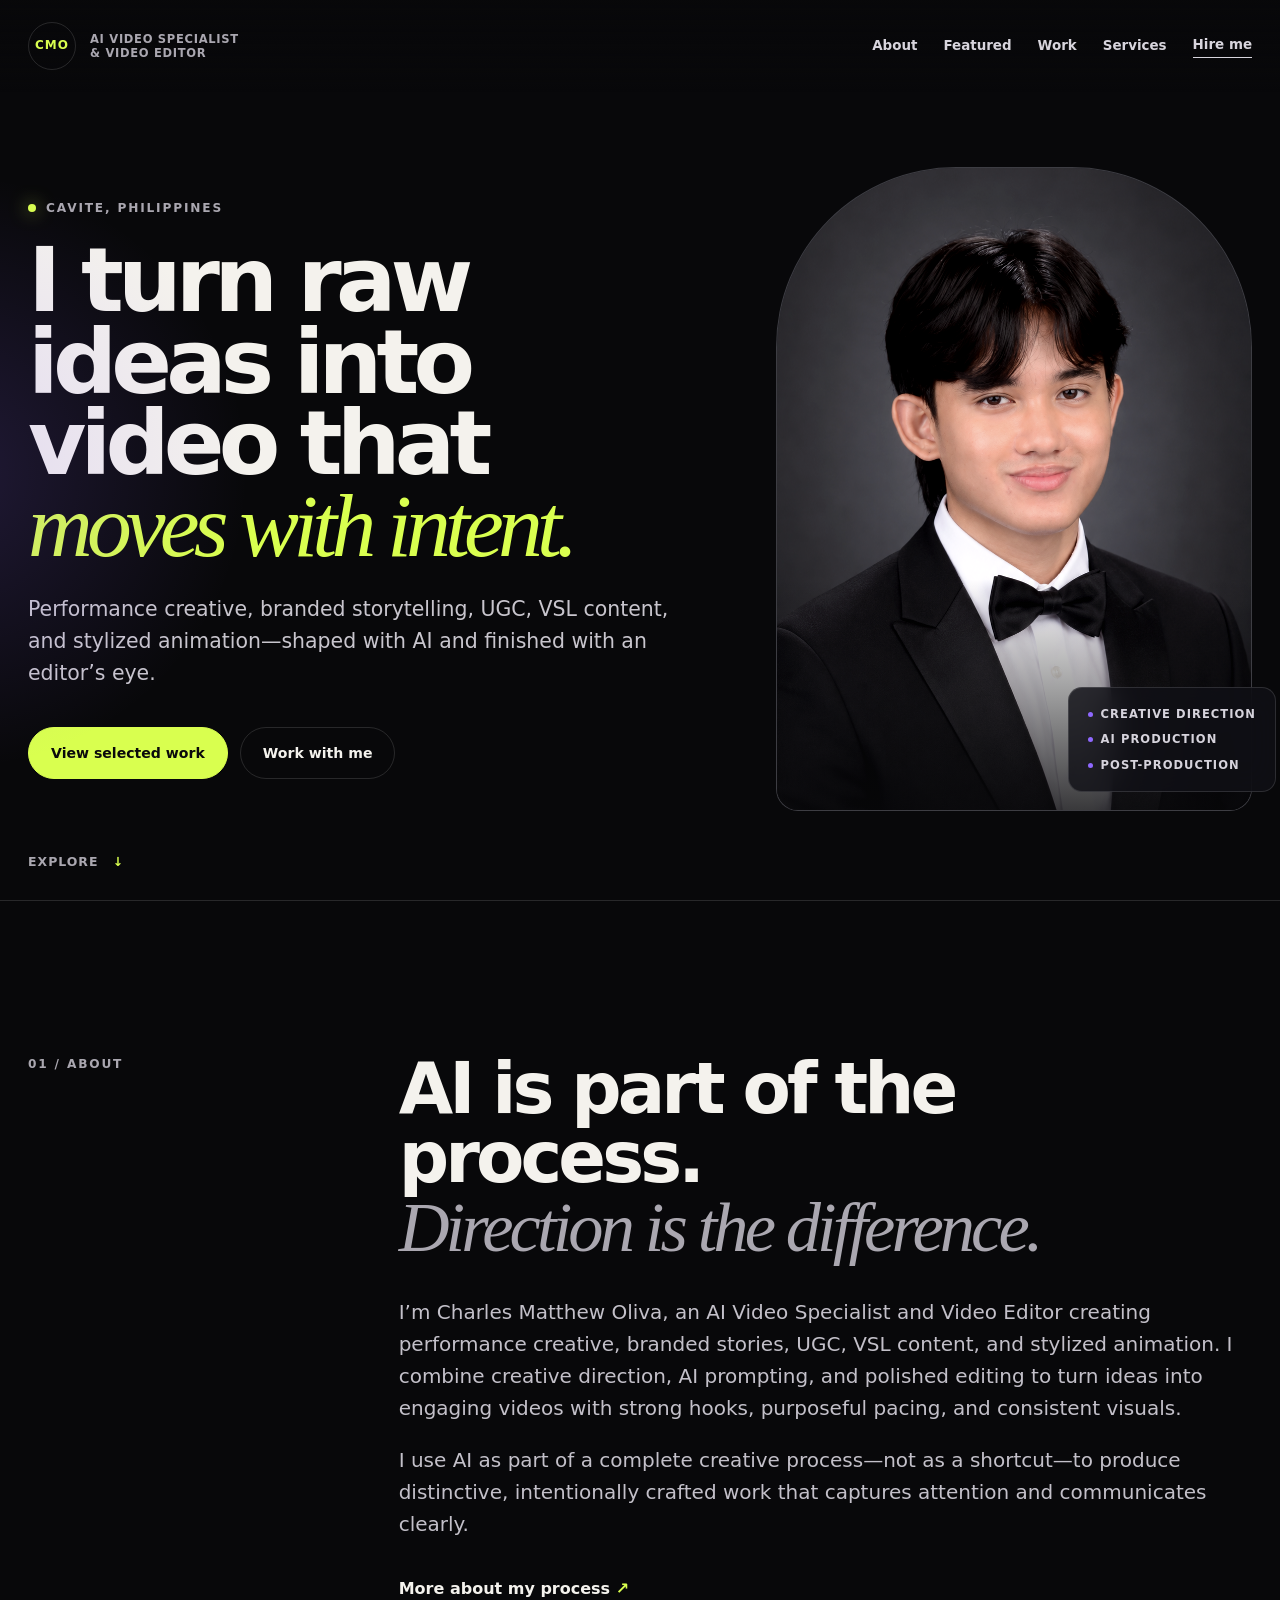
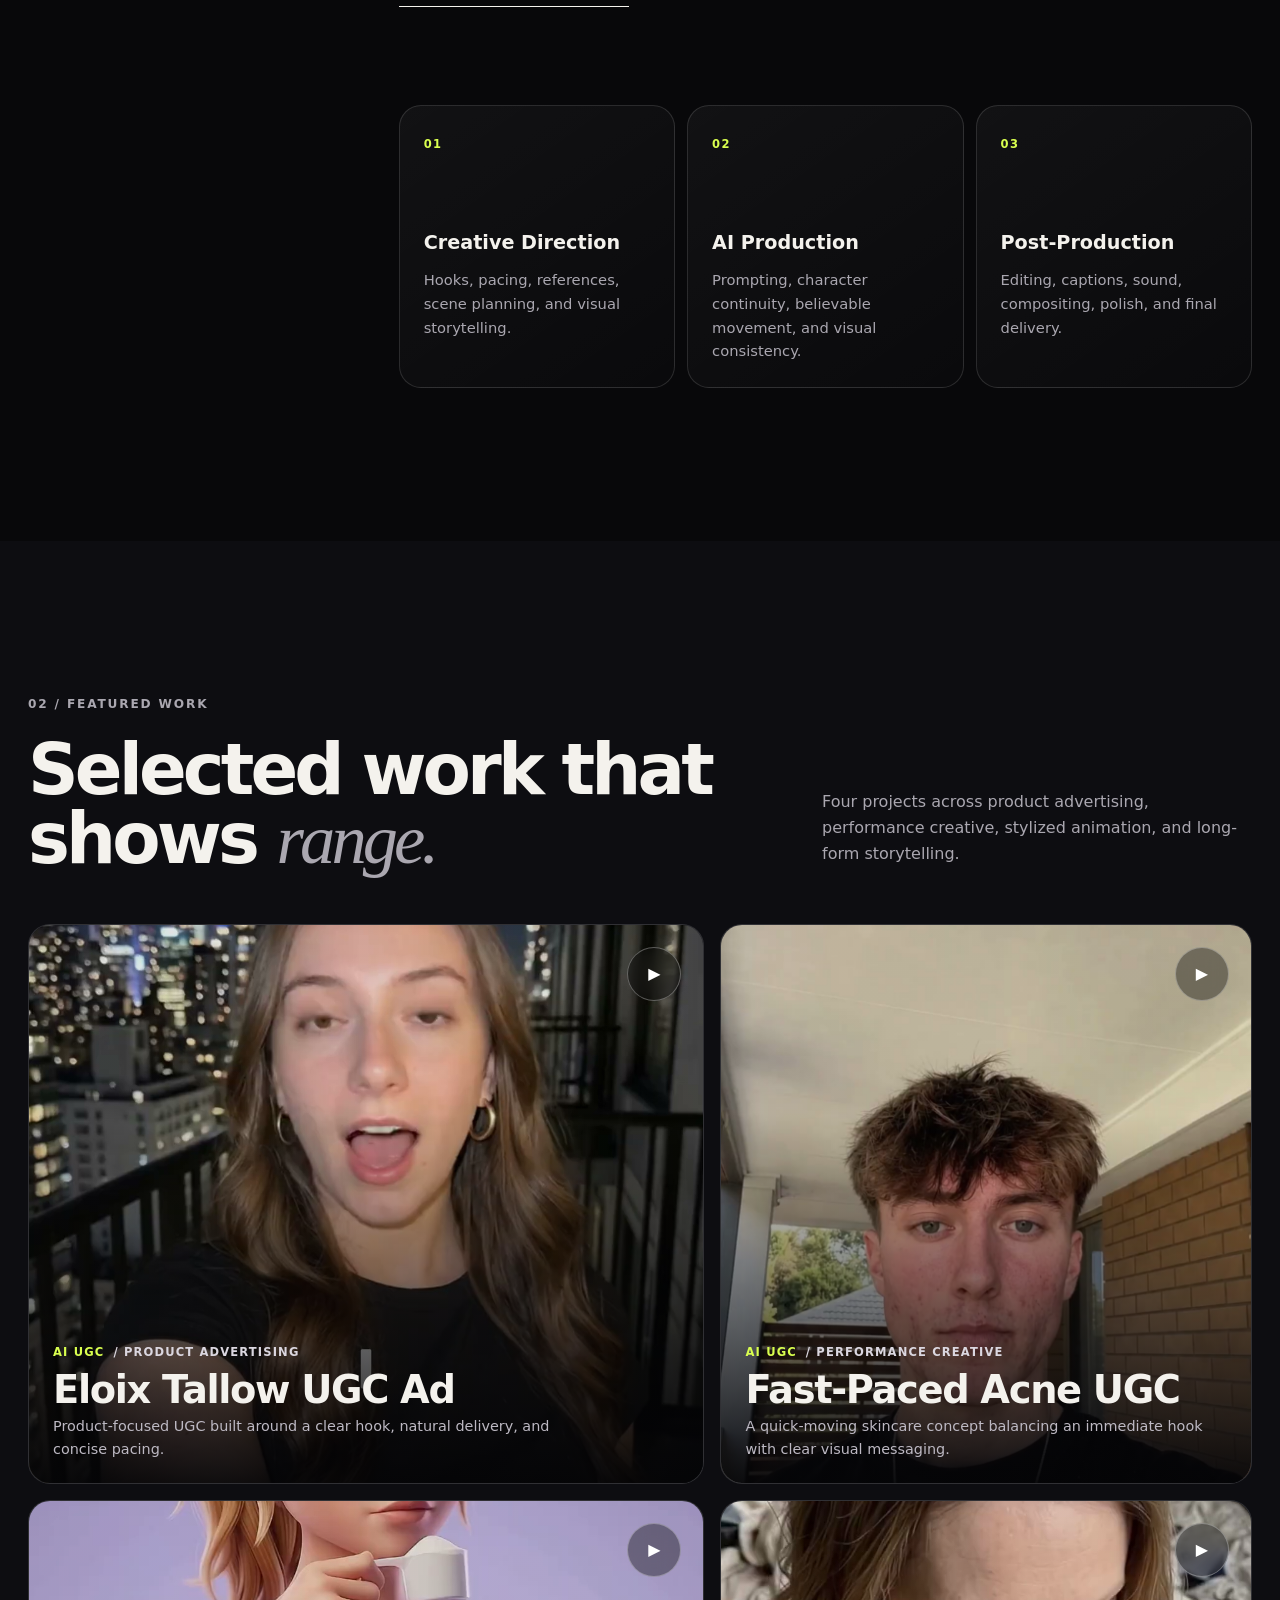
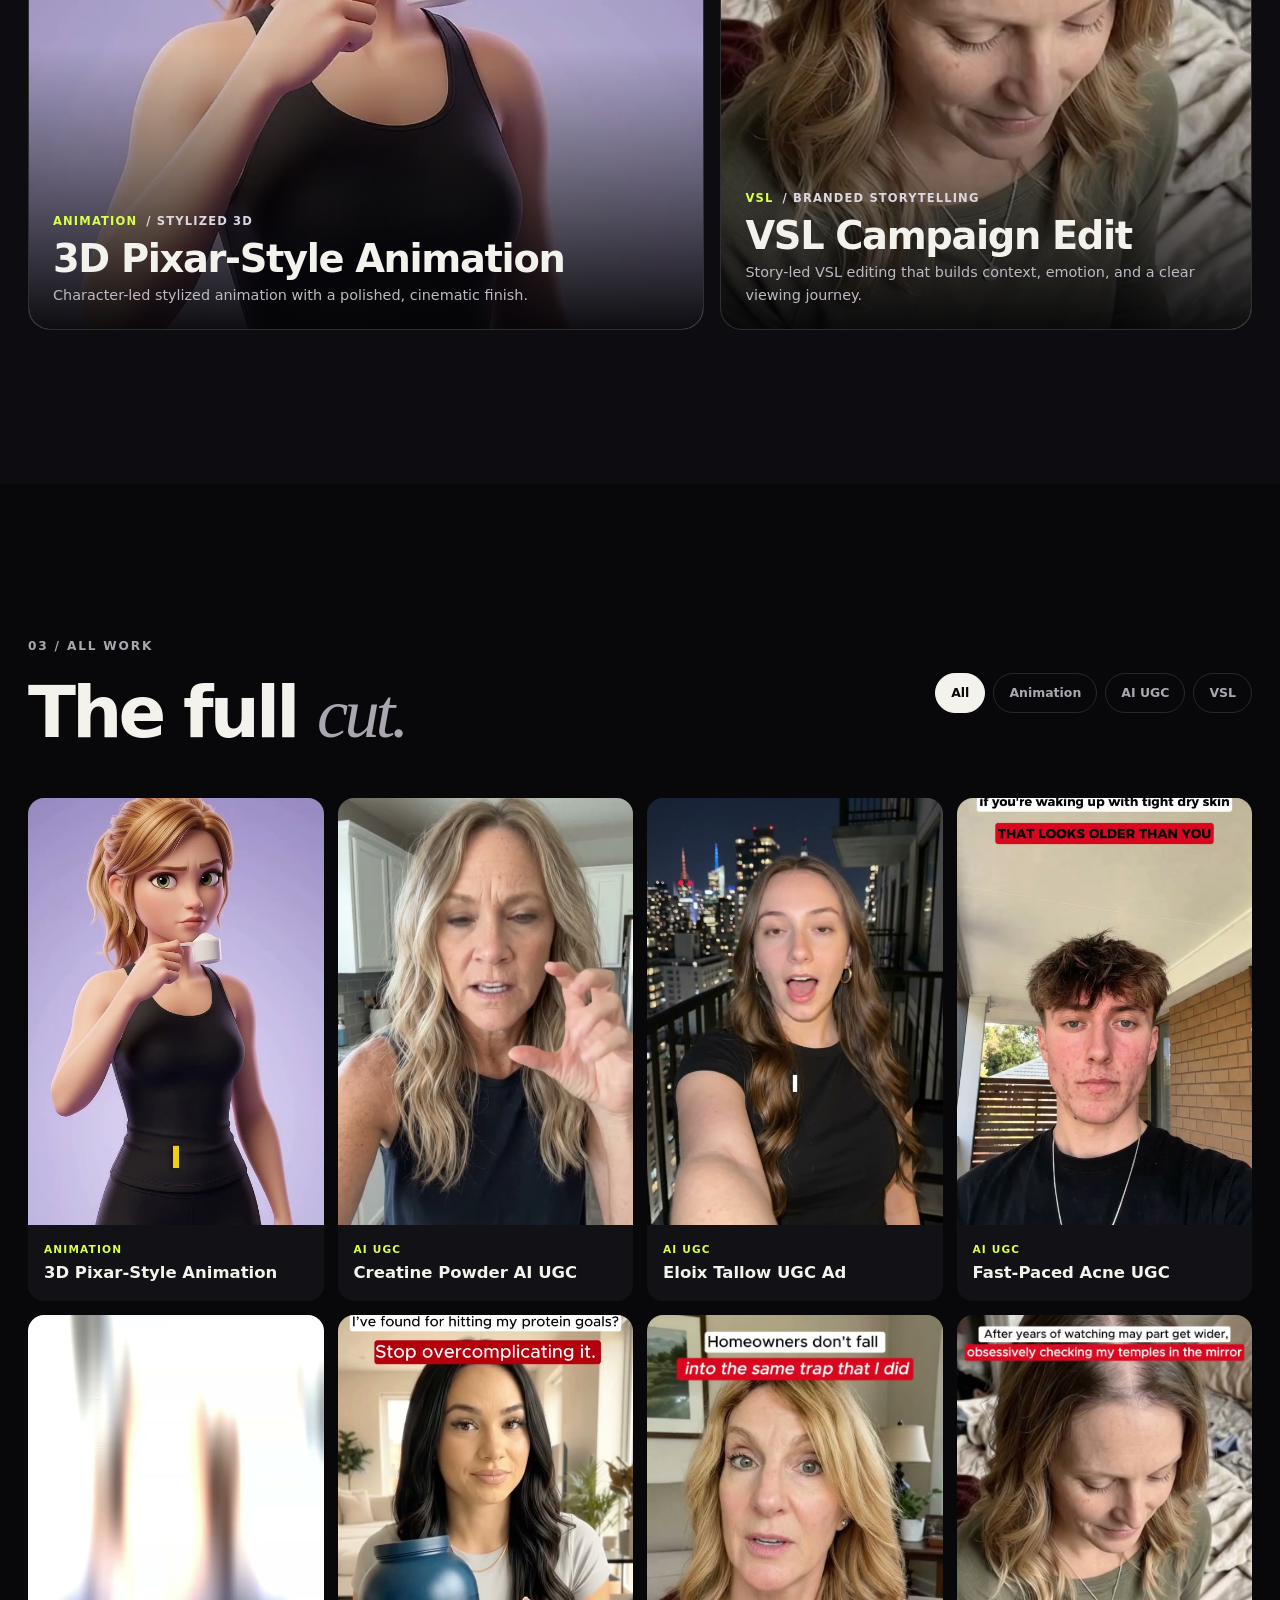
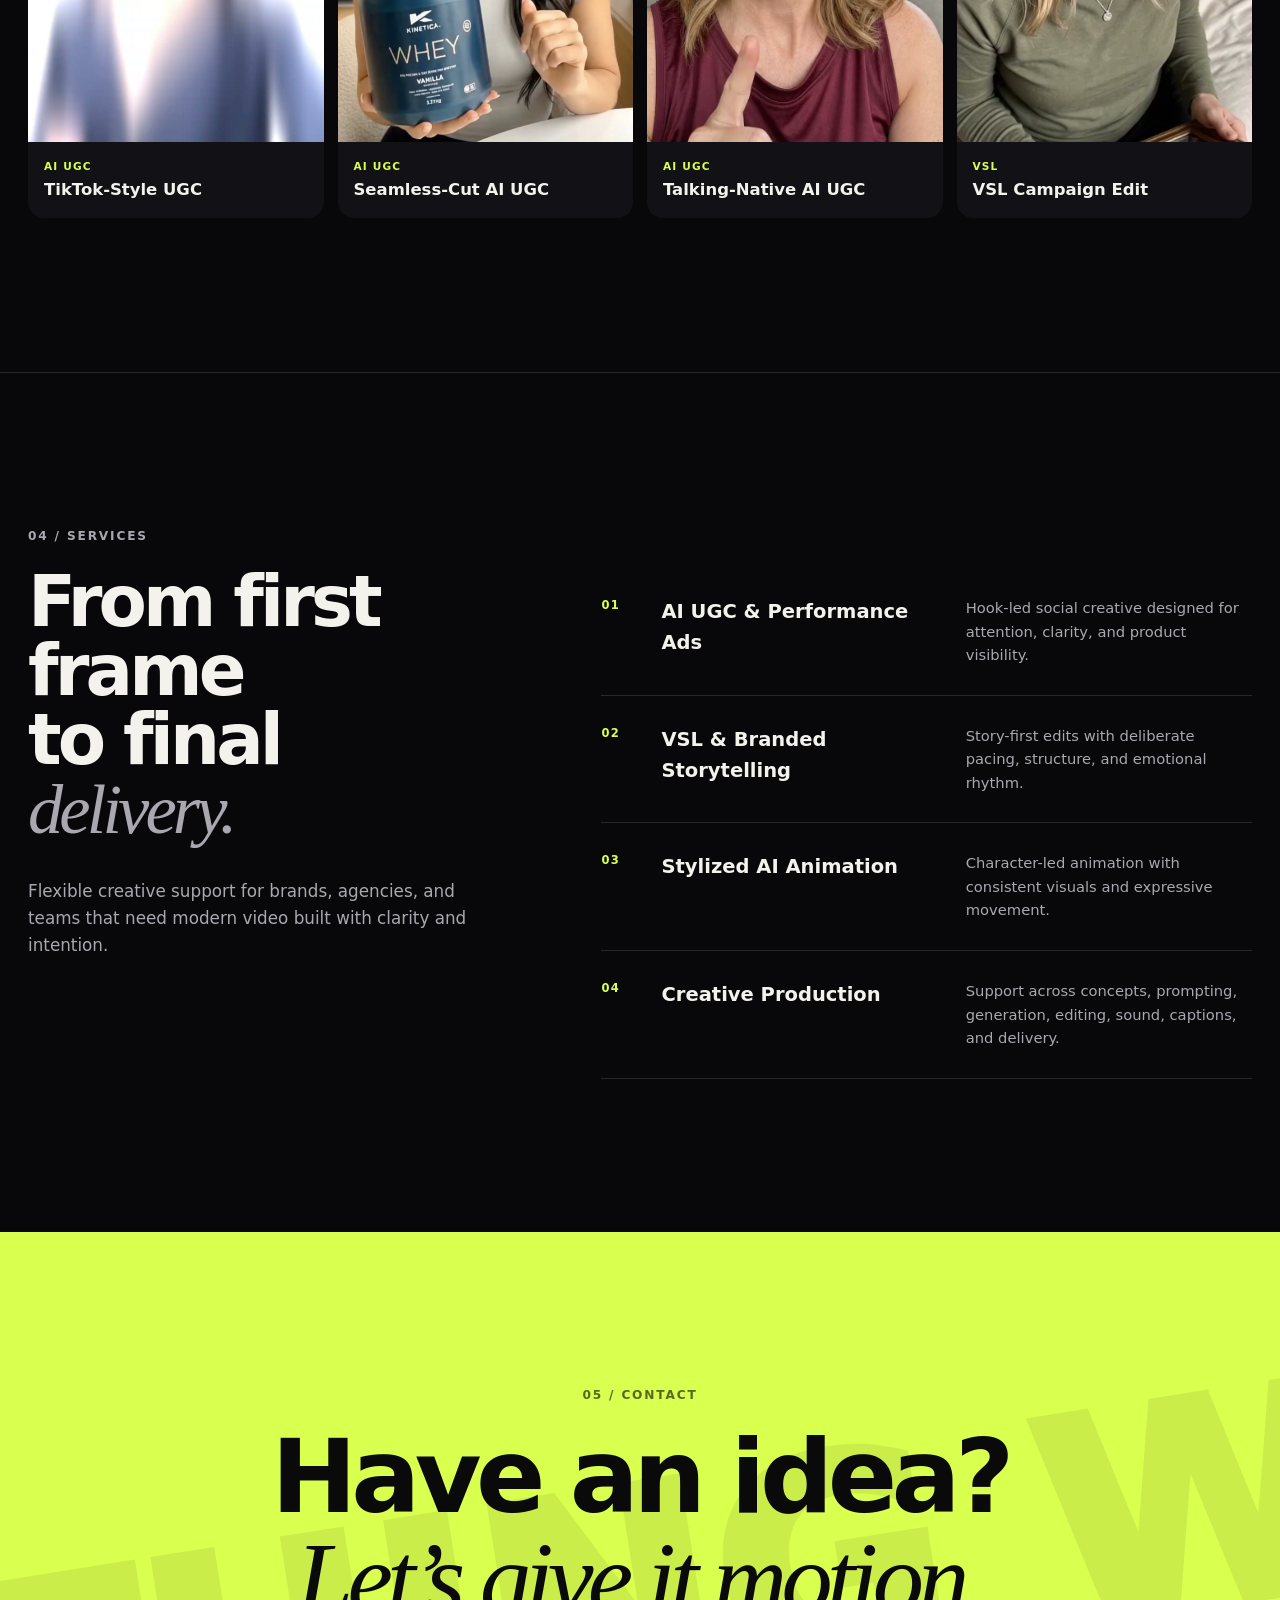
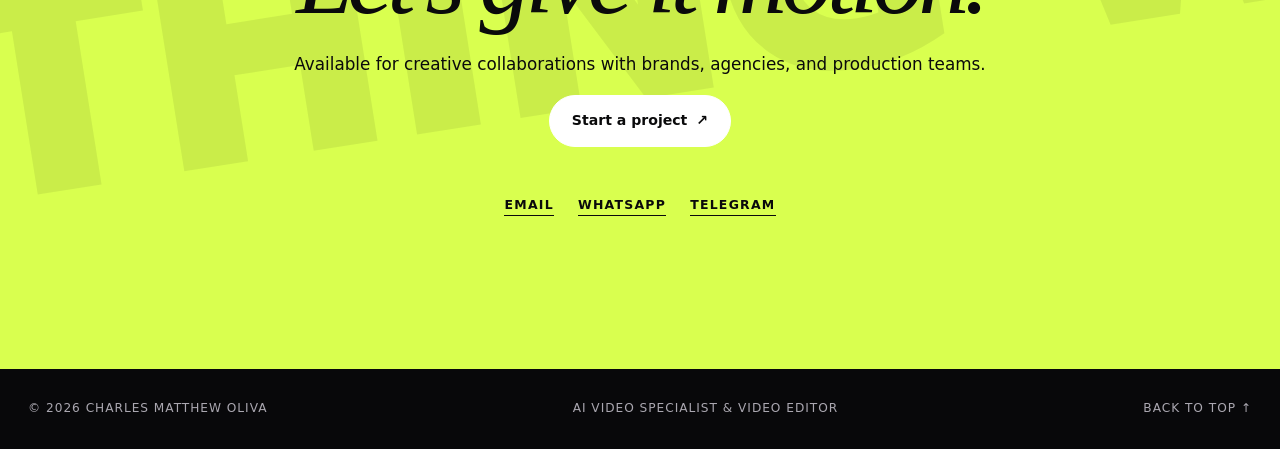
==== index.html @ 1c5a042c "Add files via upload" ====
<!doctype html>
<html lang="en">
<head>
  <meta charset="utf-8">
  <meta name="viewport" content="width=device-width, initial-scale=1">
  <meta name="description" content="Portfolio of Charles Matthew Oliva, AI Video Specialist and Video Editor creating performance creative, branded stories, UGC, VSL content, and stylized animation.">
  <meta name="theme-color" content="#08080a">
  <title>Charles Matthew Oliva | AI Video Specialist &amp; Video Editor</title>
  <link rel="icon" type="image/svg+xml" href="data:image/svg+xml,%3Csvg xmlns='http://www.w3.org/2000/svg' viewBox='0 0 64 64'%3E%3Crect width='64' height='64' rx='14' fill='%2308080a'/%3E%3Cpath d='M18 17h9v30h-9zm12 0h16v8H39v22h-9z' fill='%23d9ff4f'/%3E%3C/svg%3E">
  <link rel="stylesheet" href="styles.css">
</head>
<body>
  <a class="skip-link" href="#main">Skip to content</a>
  <header class="site-header">
    <a class="brand" href="#top" aria-label="Charles Matthew Oliva home">
      <span class="brand-mark">CMO</span>
      <span class="brand-role">AI Video Specialist<br>&amp; Video Editor</span>
    </a>
    <button class="nav-toggle" type="button" aria-expanded="false" aria-controls="site-nav">Menu</button>
    <nav id="site-nav" class="site-nav" aria-label="Primary navigation">
      <a href="#about">About</a>
      <a href="#featured">Featured</a>
      <a href="#work">Work</a>
      <a href="#services">Services</a>
      <button class="text-button" type="button" data-open-contact>Hire me</button>
    </nav>
  </header>

  <main id="main">
    <section class="hero" id="top" aria-labelledby="hero-title">
      <div class="hero-copy">
        <p class="eyebrow"><span></span> Cavite, Philippines</p>
        <h1 id="hero-title">I turn raw ideas into video that <em>moves with intent.</em></h1>
        <p class="hero-intro">Performance creative, branded storytelling, UGC, VSL content, and stylized animation—shaped with AI and finished with an editor’s eye.</p>
        <div class="hero-actions">
          <a class="button button-primary" href="#featured">View selected work</a>
          <button class="button button-secondary" type="button" data-open-contact>Work with me</button>
        </div>
      </div>
      <div class="hero-portrait">
        <div class="portrait-frame">
          <img src="assets/profile/charles-matthew-oliva.png" alt="Portrait of Charles Matthew Oliva" width="943" height="1674">
        </div>
        <div class="portrait-caption">
          <span>Creative direction</span>
          <span>AI production</span>
          <span>Post-production</span>
        </div>
      </div>
      <a class="scroll-cue" href="#about" aria-label="Scroll to About section">Explore <span>↓</span></a>
    </section>

    <section class="about section" id="about" aria-labelledby="about-title">
      <div class="section-kicker">01 / About</div>
      <div class="about-copy">
        <h2 id="about-title">AI is part of the process.<br><span>Direction is the difference.</span></h2>
        <p>I’m Charles Matthew Oliva, an AI Video Specialist and Video Editor creating performance creative, branded stories, UGC, VSL content, and stylized animation. I combine creative direction, AI prompting, and polished editing to turn ideas into engaging videos with strong hooks, purposeful pacing, and consistent visuals.</p>
        <p>I use AI as part of a complete creative process—not as a shortcut—to produce distinctive, intentionally crafted work that captures attention and communicates clearly.</p>
        <button class="inline-link" type="button" data-open-about>More about my process <span>↗</span></button>
      </div>
      <div class="capability-grid">
        <article><span>01</span><h3>Creative Direction</h3><p>Hooks, pacing, references, scene planning, and visual storytelling.</p></article>
        <article><span>02</span><h3>AI Production</h3><p>Prompting, character continuity, believable movement, and visual consistency.</p></article>
        <article><span>03</span><h3>Post-Production</h3><p>Editing, captions, sound, compositing, polish, and final delivery.</p></article>
      </div>
    </section>

    <section class="featured section" id="featured" aria-labelledby="featured-title">
      <div class="section-heading">
        <div>
          <div class="section-kicker">02 / Featured work</div>
          <h2 id="featured-title">Selected work that shows <span>range.</span></h2>
        </div>
        <p>Four projects across product advertising, performance creative, stylized animation, and long-form storytelling.</p>
      </div>
      <div class="featured-grid" id="featured-grid"></div>
    </section>

    <section class="work section" id="work" aria-labelledby="work-title">
      <div class="section-heading work-heading">
        <div>
          <div class="section-kicker">03 / All work</div>
          <h2 id="work-title">The full <span>cut.</span></h2>
        </div>
        <div class="filters" id="filters" aria-label="Filter portfolio projects"></div>
      </div>
      <div class="work-grid" id="work-grid" aria-live="polite"></div>
    </section>

    <section class="services section" id="services" aria-labelledby="services-title">
      <div class="section-kicker">04 / Services</div>
      <div class="services-layout">
        <div>
          <h2 id="services-title">From first frame<br>to final <span>delivery.</span></h2>
          <p>Flexible creative support for brands, agencies, and teams that need modern video built with clarity and intention.</p>
        </div>
        <div class="service-list">
          <article><span>01</span><h3>AI UGC &amp; Performance Ads</h3><p>Hook-led social creative designed for attention, clarity, and product visibility.</p></article>
          <article><span>02</span><h3>VSL &amp; Branded Storytelling</h3><p>Story-first edits with deliberate pacing, structure, and emotional rhythm.</p></article>
          <article><span>03</span><h3>Stylized AI Animation</h3><p>Character-led animation with consistent visuals and expressive movement.</p></article>
          <article><span>04</span><h3>Creative Production</h3><p>Support across concepts, prompting, generation, editing, sound, captions, and delivery.</p></article>
        </div>
      </div>
    </section>

    <section class="contact section" id="contact" aria-labelledby="contact-title">
      <div class="contact-orbit" aria-hidden="true">LET’S MAKE SOMETHING WORTH WATCHING · </div>
      <div class="contact-inner">
        <div class="section-kicker">05 / Contact</div>
        <h2 id="contact-title">Have an idea?<br><span>Let’s give it motion.</span></h2>
        <p>Available for creative collaborations with brands, agencies, and production teams.</p>
        <button class="button button-light" type="button" data-open-contact>Start a project <span>↗</span></button>
        <div class="contact-links">
          <a href="mailto:matthewoliva29@gmail.com">Email</a>
          <a href="https://wa.me/639958960737" target="_blank" rel="noopener noreferrer">WhatsApp</a>
          <a href="https://t.me/Mateo" target="_blank" rel="noopener noreferrer">Telegram</a>
        </div>
      </div>
    </section>
  </main>

  <footer>
    <p>© <span id="year"></span> Charles Matthew Oliva</p>
    <p>AI Video Specialist &amp; Video Editor</p>
    <a href="#top">Back to top ↑</a>
  </footer>

  <dialog class="modal video-modal" id="video-modal" aria-labelledby="video-title">
    <div class="modal-shell">
      <button class="modal-close" type="button" data-close-modal aria-label="Close video">×</button>
      <div class="video-frame" id="video-frame"></div>
      <div class="video-meta">
        <p id="video-category"></p>
        <h2 id="video-title"></h2>
        <p id="video-description"></p>
        <a id="video-source" href="#" target="_blank" rel="noopener noreferrer">Open in Google Drive ↗</a>
      </div>
    </div>
  </dialog>

  <dialog class="modal info-modal" id="about-modal" aria-labelledby="about-modal-title">
    <div class="modal-shell info-shell">
      <button class="modal-close" type="button" data-close-modal aria-label="Close About dialog">×</button>
      <p class="eyebrow">Behind the work</p>
      <h2 id="about-modal-title">Creative decisions before creative tools.</h2>
      <p>Every project starts with the idea: what should the audience feel, understand, or do next? From there, I shape the hook, visual direction, pacing, and continuity before bringing AI generation and post-production together.</p>
      <p>My workflow can include script interpretation, scene planning, prompting, character consistency, animation, editing, sound design, captions, compositing, and final polish.</p>
      <div class="tool-tags" aria-label="Creative tools and capabilities"><span>AI Prompting</span><span>Video Editing</span><span>Visual Storytelling</span><span>Sound Design</span><span>Animation</span><span>Compositing</span></div>
    </div>
  </dialog>

  <dialog class="modal contact-modal" id="contact-modal" aria-labelledby="contact-modal-title">
    <div class="modal-shell contact-shell">
      <button class="modal-close" type="button" data-close-modal aria-label="Close contact form">×</button>
      <p class="eyebrow">Start a conversation</p>
      <h2 id="contact-modal-title">Tell me what you’re building.</h2>
      <form action="https://formsubmit.co/matthewoliva29@gmail.com" method="POST" id="contact-form">
        <input type="hidden" name="_subject" value="New portfolio inquiry">
        <input type="hidden" name="_template" value="table">
        <input type="hidden" name="_captcha" value="false">
        <input type="hidden" name="_next" id="form-next" value="">
        <div class="form-grid">
          <label><span>Name</span><input type="text" name="name" autocomplete="name" required></label>
          <label><span>Email</span><input type="email" name="email" autocomplete="email" required></label>
        </div>
        <div class="form-grid">
          <label><span>Company / Brand</span><input type="text" name="company" autocomplete="organization"></label>
          <label><span>Project type</span><select name="project_type" required><option value="" selected disabled>Select one</option><option>AI UGC / Performance Ad</option><option>VSL / Branded Story</option><option>Stylized Animation</option><option>Creative Production</option><option>Other</option></select></label>
        </div>
        <label><span>Message</span><textarea name="message" rows="5" required placeholder="A short brief, timeline, and what you need..."></textarea></label>
        <button class="button button-primary" type="submit">Send project details <span>↗</span></button>
        <p class="form-note">The first submission may trigger a one-time FormSubmit activation email.</p>
      </form>
    </div>
  </dialog>

  <script src="portfolio-data.js"></script>
  <script src="featured-data.js"></script>
  <script src="script.js"></script>
</body>
</html>
---- styles.css ----
:root {
  color-scheme: dark;
  --bg: #08080a;
  --panel: #111116;
  --text: #f4f2ed;
  --muted: #aaa7b0;
  --line: rgba(255,255,255,.13);
  --accent: #d9ff4f;
  --violet: #8f68ff;
  --max: 1320px;
  --radius: 22px;
}

* { box-sizing: border-box; }
html { scroll-behavior: smooth; }
body {
  margin: 0;
  background: var(--bg);
  color: var(--text);
  font-family: Inter, ui-sans-serif, system-ui, -apple-system, BlinkMacSystemFont, "Segoe UI", sans-serif;
  font-size: 16px;
  line-height: 1.6;
  overflow-x: hidden;
}
body.modal-open { overflow: hidden; }
img { display: block; max-width: 100%; }
button, input, select, textarea { font: inherit; }
button, a { -webkit-tap-highlight-color: transparent; }
a { color: inherit; }

.skip-link { position: fixed; left: 16px; top: -60px; z-index: 100; background: var(--accent); color: #08080a; padding: 10px 16px; border-radius: 8px; }
.skip-link:focus { top: 16px; }
.site-header {
  position: fixed; inset: 0 0 auto; z-index: 50;
  display: flex; align-items: center; justify-content: space-between;
  max-width: var(--max); margin: 0 auto; padding: 22px 28px;
  background: linear-gradient(to bottom, rgba(8,8,10,.96), rgba(8,8,10,0));
}
.brand { display: flex; align-items: center; gap: 14px; text-decoration: none; }
.brand-mark { display: grid; place-items: center; width: 48px; height: 48px; border: 1px solid var(--line); border-radius: 50%; color: var(--accent); font-weight: 900; font-size: .75rem; letter-spacing: .08em; }
.brand-role { color: var(--muted); font-size: .72rem; font-weight: 650; line-height: 1.25; letter-spacing: .06em; text-transform: uppercase; }
.site-nav { display: flex; align-items: center; gap: 26px; }
.site-nav a, .text-button { color: #d8d5dd; text-decoration: none; font-weight: 650; font-size: .84rem; }
.site-nav a:hover, .site-nav a:focus-visible, .text-button:hover, .text-button:focus-visible { color: var(--accent); }
.text-button { border: 0; border-bottom: 1px solid currentColor; padding: 0 0 2px; background: none; cursor: pointer; }
.nav-toggle { display: none; }

.hero {
  min-height: 100svh; max-width: var(--max); margin: 0 auto; padding: 132px 28px 54px;
  display: grid; grid-template-columns: minmax(0, 1.16fr) minmax(330px, .84fr); gap: clamp(48px, 7vw, 110px); align-items: center;
  position: relative;
}
.hero::before { content: ""; position: absolute; width: 620px; height: 620px; left: -360px; top: 18%; border-radius: 50%; background: radial-gradient(circle, rgba(143,104,255,.18), rgba(143,104,255,0) 68%); pointer-events: none; }
.eyebrow, .section-kicker { margin: 0 0 22px; color: var(--muted); font-size: .76rem; font-weight: 800; letter-spacing: .15em; text-transform: uppercase; }
.eyebrow { display: flex; align-items: center; gap: 10px; }
.eyebrow span { width: 8px; height: 8px; border-radius: 50%; background: var(--accent); box-shadow: 0 0 18px rgba(217,255,79,.75); }
h1, h2, h3, p { margin-top: 0; }
h1 { margin-bottom: 28px; max-width: 840px; font-size: clamp(3.25rem, 7vw, 7.35rem); line-height: .91; letter-spacing: -.065em; font-weight: 820; }
h1 em { color: var(--accent); font-family: Georgia, "Times New Roman", serif; font-weight: 400; }
.hero-intro { max-width: 660px; color: #c8c5cd; font-size: clamp(1.05rem, 1.6vw, 1.34rem); line-height: 1.55; }
.hero-actions { display: flex; flex-wrap: wrap; gap: 12px; margin-top: 38px; }
.button { display: inline-flex; align-items: center; justify-content: center; gap: 9px; min-height: 52px; padding: 0 22px; border: 1px solid var(--line); border-radius: 999px; text-decoration: none; font-weight: 800; font-size: .88rem; cursor: pointer; transition: transform .2s ease, background .2s ease, color .2s ease; }
.button:hover { transform: translateY(-2px); }
.button-primary { color: #0a0a0b; background: var(--accent); border-color: var(--accent); }
.button-primary:hover { background: #efffb3; }
.button-secondary { color: var(--text); background: transparent; }
.button-secondary:hover { background: rgba(255,255,255,.08); }
.button-light { color: #0a0a0b; background: #fff; border-color: #fff; }
.hero-portrait { position: relative; align-self: stretch; display: grid; align-content: center; }
.portrait-frame { position: relative; aspect-ratio: .74; overflow: hidden; border-radius: 180px 180px 22px 22px; background: #202027; border: 1px solid var(--line); }
.portrait-frame::after { content: ""; position: absolute; inset: auto 0 0; height: 36%; background: linear-gradient(to top, rgba(8,8,10,.8), transparent); }
.portrait-frame img { width: 100%; height: 100%; object-fit: cover; object-position: 50% 24%; filter: saturate(.8) contrast(1.05); }
.portrait-caption { position: absolute; right: -24px; bottom: 54px; z-index: 2; display: grid; gap: 7px; padding: 17px 19px; border: 1px solid var(--line); border-radius: 14px; background: rgba(17,17,22,.82); backdrop-filter: blur(16px); color: #d6d3dc; font-size: .72rem; font-weight: 750; text-transform: uppercase; letter-spacing: .09em; }
.portrait-caption span::before { content: ""; display: inline-block; width: 5px; height: 5px; border-radius: 50%; margin-right: 8px; background: var(--violet); vertical-align: middle; }
.scroll-cue { position: absolute; left: 28px; bottom: 28px; color: var(--muted); text-decoration: none; font-size: .78rem; font-weight: 750; letter-spacing: .08em; text-transform: uppercase; }
.scroll-cue span { color: var(--accent); margin-left: 9px; }

.section { max-width: var(--max); margin: 0 auto; padding: clamp(90px, 12vw, 170px) 28px; }
.about { border-top: 1px solid var(--line); display: grid; grid-template-columns: .35fr 1fr; gap: 72px; }
.about-copy h2, .section-heading h2, .services h2, .contact h2 { margin-bottom: 34px; font-size: clamp(2.7rem, 5.5vw, 5.7rem); line-height: .98; letter-spacing: -.055em; }
.about-copy h2 span, .section-heading h2 span, .services h2 span { color: var(--muted); font-family: Georgia, "Times New Roman", serif; font-weight: 400; font-style: italic; }
.about-copy > p { max-width: 840px; color: #c3c0c9; font-size: clamp(1.05rem, 1.6vw, 1.25rem); }
.inline-link { margin-top: 16px; padding: 0 0 5px; border: 0; border-bottom: 1px solid var(--text); background: none; color: var(--text); cursor: pointer; font-weight: 750; }
.inline-link span { color: var(--accent); }
.capability-grid { grid-column: 2; display: grid; grid-template-columns: repeat(3, 1fr); gap: 12px; margin-top: 26px; }
.capability-grid article { min-height: 240px; padding: 24px; border: 1px solid var(--line); border-radius: var(--radius); background: linear-gradient(145deg, rgba(255,255,255,.045), rgba(255,255,255,.01)); }
.capability-grid article > span, .service-list article > span { color: var(--accent); font-size: .72rem; font-weight: 900; letter-spacing: .12em; }
.capability-grid h3 { margin: 72px 0 10px; font-size: 1.2rem; }
.capability-grid p { margin-bottom: 0; color: var(--muted); font-size: .92rem; }

.featured { max-width: none; background: #0d0d11; }
.featured > * { max-width: calc(var(--max) - 56px); margin-left: auto; margin-right: auto; }
.section-heading { display: flex; align-items: end; justify-content: space-between; gap: 50px; margin-bottom: 50px; }
.section-heading h2 { margin-bottom: 0; }
.section-heading > p { max-width: 430px; margin-bottom: 8px; color: var(--muted); }
.featured-grid { display: grid; grid-template-columns: 1.12fr .88fr; gap: 16px; }
.project-card { position: relative; overflow: hidden; min-height: 560px; border: 1px solid var(--line); border-radius: var(--radius); background: var(--panel); cursor: pointer; }
.project-card:nth-child(3), .project-card:nth-child(4) { min-height: 430px; }
.project-card-media { position: absolute; inset: 0; }
.project-card-media img { width: 100%; height: 100%; object-fit: cover; transition: transform .7s cubic-bezier(.22,.61,.36,1), filter .4s ease; }
.project-card::after { content: ""; position: absolute; inset: 0; background: linear-gradient(to top, rgba(4,4,6,.95) 0%, rgba(4,4,6,.1) 66%); }
.project-card:hover img { transform: scale(1.045); filter: saturate(1.08); }
.project-card-content { position: absolute; z-index: 2; inset: auto 24px 22px; }
.project-card-meta { display: flex; gap: 9px; align-items: center; color: #dbd7e0; font-size: .72rem; font-weight: 800; text-transform: uppercase; letter-spacing: .1em; }
.project-card-meta span { color: var(--accent); }
.project-card h3 { margin: 8px 0 5px; font-size: clamp(1.55rem, 3vw, 2.65rem); line-height: 1.05; letter-spacing: -.035em; }
.project-card p { max-width: 520px; margin-bottom: 0; color: #bdb9c3; font-size: .9rem; }
.play-button { position: absolute; z-index: 3; right: 22px; top: 22px; display: grid; place-items: center; width: 54px; height: 54px; border: 1px solid rgba(255,255,255,.3); border-radius: 50%; background: rgba(8,8,10,.38); color: white; backdrop-filter: blur(10px); transition: background .2s, color .2s, transform .2s; }
.project-card:hover .play-button { background: var(--accent); color: #08080a; transform: scale(1.05); }

.work-heading { align-items: center; }
.filters { display: flex; flex-wrap: wrap; justify-content: flex-end; gap: 8px; }
.filter-button { padding: 9px 15px; border: 1px solid var(--line); border-radius: 999px; background: transparent; color: var(--muted); font-size: .78rem; font-weight: 750; cursor: pointer; }
.filter-button:hover, .filter-button:focus-visible, .filter-button.active { background: var(--text); border-color: var(--text); color: #08080a; }
.work-grid { display: grid; grid-template-columns: repeat(4, 1fr); gap: 14px; }
.work-card { padding: 0; overflow: hidden; border: 0; border-radius: 16px; background: var(--panel); color: var(--text); text-align: left; cursor: pointer; }
.work-card-media { position: relative; aspect-ratio: 9 / 13; overflow: hidden; background: #17171d; }
.work-card-media::after { content: "Play ↗"; position: absolute; right: 12px; bottom: 12px; padding: 7px 10px; border-radius: 999px; background: rgba(8,8,10,.76); backdrop-filter: blur(10px); color: white; font-size: .7rem; font-weight: 800; opacity: 0; transform: translateY(7px); transition: .25s ease; }
.work-card img { width: 100%; height: 100%; object-fit: cover; transition: transform .5s ease; }
.work-card:hover img { transform: scale(1.05); }
.work-card:hover .work-card-media::after { opacity: 1; transform: none; }
.work-card-copy { padding: 16px 16px 18px; }
.work-card-copy p { margin-bottom: 5px; color: var(--accent); font-size: .66rem; font-weight: 850; letter-spacing: .11em; text-transform: uppercase; }
.work-card-copy h3 { margin-bottom: 0; font-size: 1.03rem; line-height: 1.25; }

.services { border-top: 1px solid var(--line); }
.services-layout { display: grid; grid-template-columns: .84fr 1.16fr; gap: clamp(48px, 8vw, 120px); }
.services-layout > div:first-child { position: sticky; top: 120px; align-self: start; }
.services-layout > div:first-child p { max-width: 470px; color: var(--muted); font-size: 1.05rem; }
.service-list article { display: grid; grid-template-columns: 42px 1fr 1fr; gap: 18px; align-items: start; padding: 28px 0; border-bottom: 1px solid var(--line); }
.service-list h3 { margin: 0; font-size: 1.22rem; }
.service-list p { margin: 0; color: var(--muted); font-size: .92rem; }

.contact { max-width: none; min-height: 720px; display: grid; place-items: center; position: relative; overflow: hidden; background: var(--accent); color: #0a0a0b; text-align: center; }
.contact-inner { position: relative; z-index: 2; max-width: 900px; }
.contact .section-kicker { color: rgba(10,10,11,.62); }
.contact h2 { margin-bottom: 22px; font-size: clamp(3.2rem, 8vw, 7rem); }
.contact h2 span { font-family: Georgia, "Times New Roman", serif; font-weight: 400; font-style: italic; }
.contact-inner > p { font-size: 1.05rem; }
.contact-links { display: flex; justify-content: center; flex-wrap: wrap; gap: 24px; margin-top: 48px; font-size: .78rem; font-weight: 850; letter-spacing: .1em; text-transform: uppercase; }
.contact-links a { text-decoration: none; border-bottom: 1px solid currentColor; }
.contact-orbit { position: absolute; color: rgba(10,10,11,.07); font-weight: 950; font-size: clamp(8rem, 22vw, 22rem); white-space: nowrap; line-height: 1; transform: rotate(-9deg); }
footer { max-width: var(--max); margin: 0 auto; padding: 30px 28px; display: flex; justify-content: space-between; gap: 20px; color: var(--muted); font-size: .76rem; text-transform: uppercase; letter-spacing: .08em; }
footer p { margin: 0; }
footer a { text-decoration: none; }

.modal { width: min(980px, calc(100% - 28px)); max-height: calc(100dvh - 28px); padding: 0; border: 1px solid var(--line); border-radius: 22px; background: #101014; color: var(--text); box-shadow: 0 24px 90px rgba(0,0,0,.65); }
.modal::backdrop { background: rgba(0,0,0,.78); backdrop-filter: blur(8px); }
.modal-shell { position: relative; }
.modal-close { position: absolute; right: 14px; top: 14px; z-index: 3; width: 42px; height: 42px; border: 1px solid rgba(255,255,255,.25); border-radius: 50%; background: rgba(8,8,10,.72); color: white; font-size: 1.5rem; cursor: pointer; }
.video-frame { aspect-ratio: 16 / 9; background: #050506; }
.video-frame iframe { width: 100%; height: 100%; border: 0; }
.video-meta { padding: 24px 28px 30px; }
.video-meta > p:first-child { margin-bottom: 8px; color: var(--accent); font-size: .72rem; font-weight: 850; letter-spacing: .1em; text-transform: uppercase; }
.video-meta h2 { margin-bottom: 10px; font-size: clamp(1.7rem, 4vw, 2.7rem); line-height: 1.05; }
.video-meta p { color: var(--muted); }
.video-meta a { font-size: .82rem; font-weight: 800; }
.info-shell, .contact-shell { padding: clamp(30px, 6vw, 64px); }
.info-shell h2, .contact-shell h2 { max-width: 750px; margin-bottom: 24px; font-size: clamp(2.2rem, 5vw, 4.5rem); line-height: .98; letter-spacing: -.05em; }
.info-shell > p:not(.eyebrow) { max-width: 760px; color: #c3c0c9; font-size: 1.05rem; }
.tool-tags { display: flex; flex-wrap: wrap; gap: 8px; margin-top: 30px; }
.tool-tags span { padding: 8px 12px; border: 1px solid var(--line); border-radius: 999px; color: var(--muted); font-size: .74rem; font-weight: 750; }
.contact-shell form { display: grid; gap: 18px; margin-top: 34px; }
.form-grid { display: grid; grid-template-columns: 1fr 1fr; gap: 14px; }
label { display: grid; gap: 7px; }
label span { color: var(--muted); font-size: .75rem; font-weight: 800; letter-spacing: .08em; text-transform: uppercase; }
input, select, textarea { width: 100%; border: 1px solid var(--line); border-radius: 12px; background: #19191f; color: var(--text); padding: 13px 14px; outline: none; }
input:focus, select:focus, textarea:focus { border-color: var(--accent); box-shadow: 0 0 0 3px rgba(217,255,79,.1); }
textarea { resize: vertical; }
.contact-shell .button { justify-self: start; }
.form-note { margin: 0; color: var(--muted); font-size: .76rem; }
.thank-you-page { min-height: 100svh; max-width: 880px; margin: 0 auto; padding: 12vh 28px; display: grid; place-content: center; justify-items: start; }
.thank-you-page h1 { margin-bottom: 24px; }
.thank-you-page > p:not(.eyebrow) { max-width: 620px; color: var(--muted); font-size: 1.15rem; }
.thank-you-page .button { margin-top: 18px; }
:focus-visible { outline: 2px solid var(--accent); outline-offset: 4px; }

@media (max-width: 980px) {
  .hero { grid-template-columns: 1fr .72fr; gap: 40px; }
  h1 { font-size: clamp(3.4rem, 8vw, 5.6rem); }
  .about { grid-template-columns: 1fr; gap: 28px; }
  .capability-grid { grid-column: 1; }
  .work-grid { grid-template-columns: repeat(3, 1fr); }
  .services-layout { grid-template-columns: 1fr; }
  .services-layout > div:first-child { position: static; }
}

@media (max-width: 760px) {
  .site-header { padding: 16px 18px; }
  .brand-role { display: none; }
  .nav-toggle { display: block; padding: 9px 12px; border: 1px solid var(--line); border-radius: 999px; background: rgba(8,8,10,.75); color: var(--text); font-size: .76rem; font-weight: 750; }
  .site-nav { display: none; position: absolute; top: 76px; left: 18px; right: 18px; padding: 20px; border: 1px solid var(--line); border-radius: 16px; background: rgba(17,17,22,.97); box-shadow: 0 18px 50px rgba(0,0,0,.4); }
  .site-nav.open { display: grid; gap: 18px; }
  .text-button { justify-self: start; }
  .hero { grid-template-columns: 1fr; min-height: auto; padding: 115px 18px 74px; }
  h1 { font-size: clamp(3.15rem, 15vw, 5rem); }
  .hero-portrait { width: min(100%, 430px); justify-self: center; }
  .portrait-frame { border-radius: 120px 120px 18px 18px; }
  .portrait-caption { right: -6px; bottom: 26px; }
  .scroll-cue { display: none; }
  .section { padding: 90px 18px; }
  .capability-grid { grid-template-columns: 1fr; }
  .capability-grid article { min-height: 180px; }
  .capability-grid h3 { margin-top: 45px; }
  .section-heading { display: grid; gap: 20px; }
  .featured-grid { grid-template-columns: 1fr; }
  .project-card, .project-card:nth-child(3), .project-card:nth-child(4) { min-height: 500px; }
  .work-heading { align-items: start; }
  .filters { justify-content: flex-start; }
  .work-grid { grid-template-columns: repeat(2, 1fr); }
  .service-list article { grid-template-columns: 36px 1fr; }
  .service-list article p { grid-column: 2; }
  .contact { min-height: 650px; }
  footer { padding: 26px 18px; display: grid; text-align: center; }
  .form-grid { grid-template-columns: 1fr; }
  .modal { width: calc(100% - 16px); max-height: calc(100dvh - 16px); }
}

@media (max-width: 430px) {
  .work-grid { grid-template-columns: 1fr 1fr; gap: 9px; }
  .work-card-copy { padding: 12px; }
  .work-card-copy h3 { font-size: .9rem; }
  .project-card, .project-card:nth-child(3), .project-card:nth-child(4) { min-height: 460px; }
  .project-card-content { inset: auto 18px 18px; }
}

@media (prefers-reduced-motion: reduce) {
  html { scroll-behavior: auto; }
  *, *::before, *::after { animation-duration: .01ms !important; transition-duration: .01ms !important; }
}
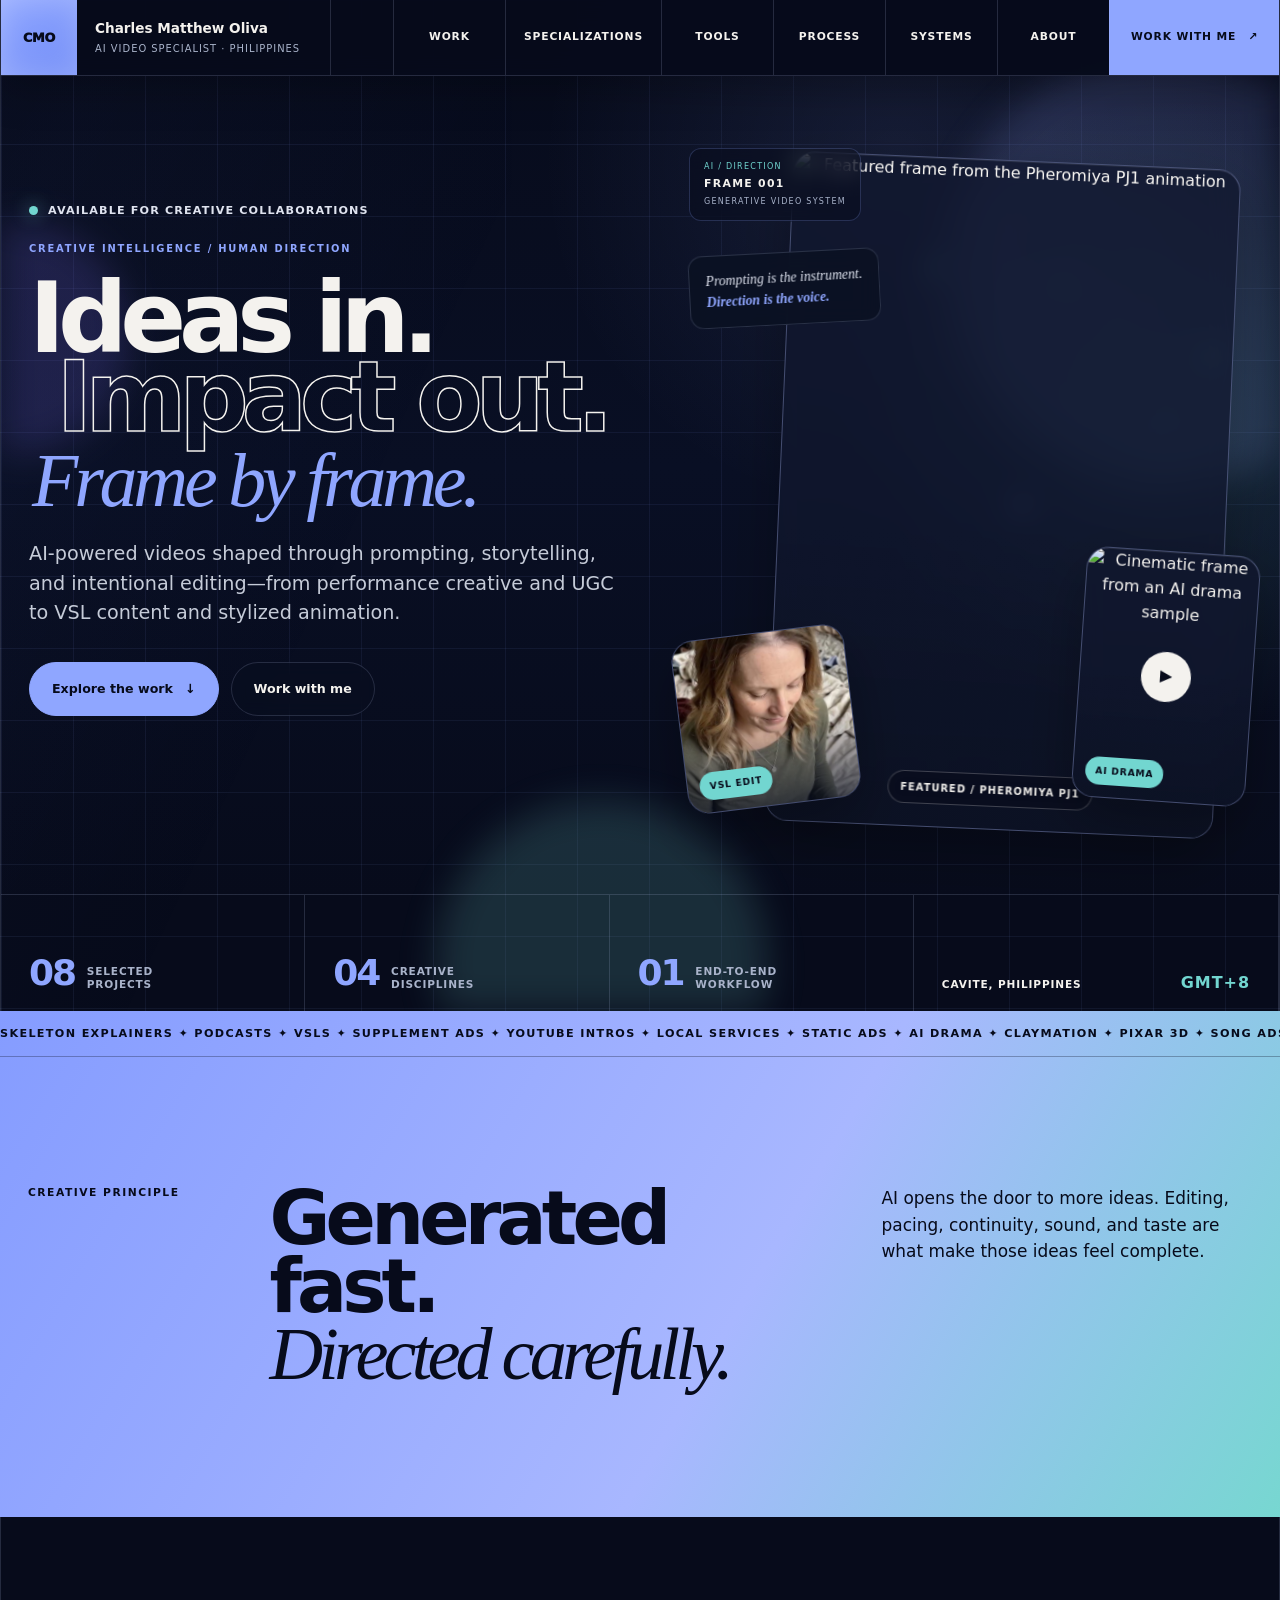
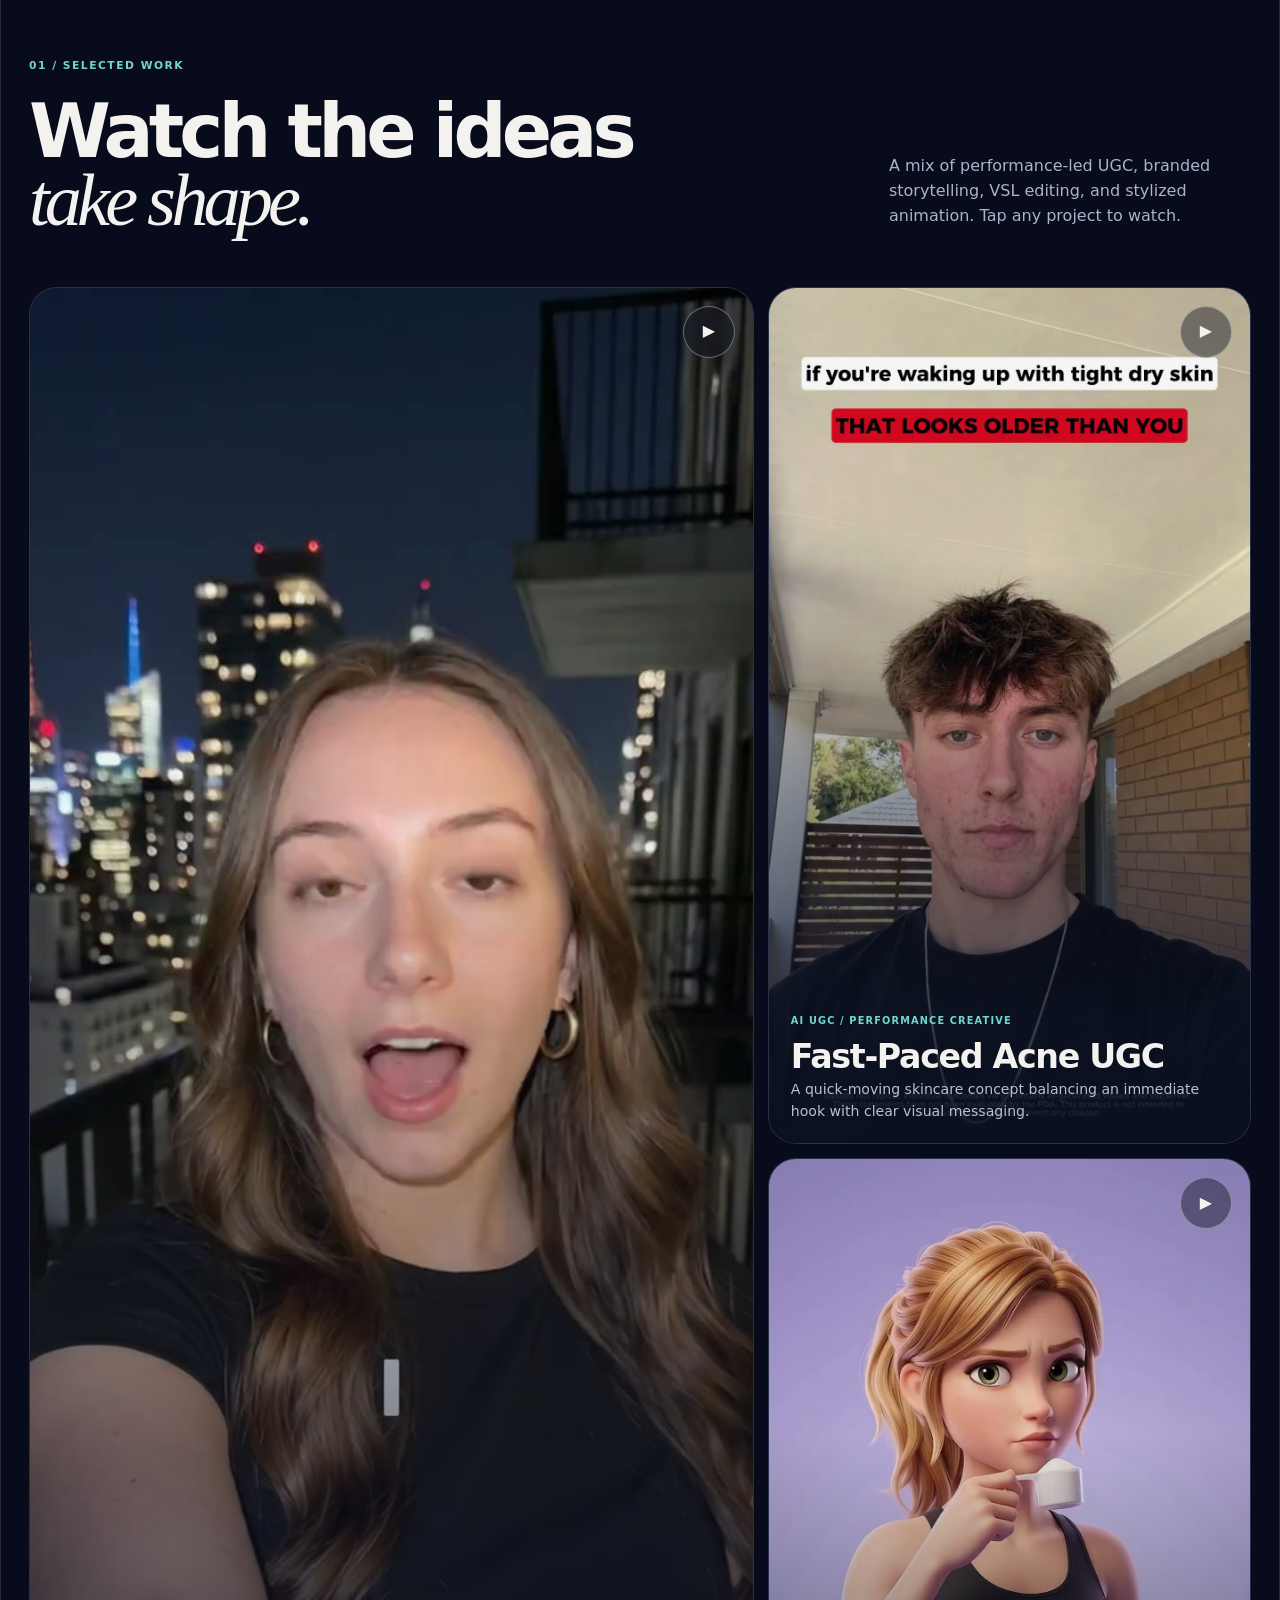
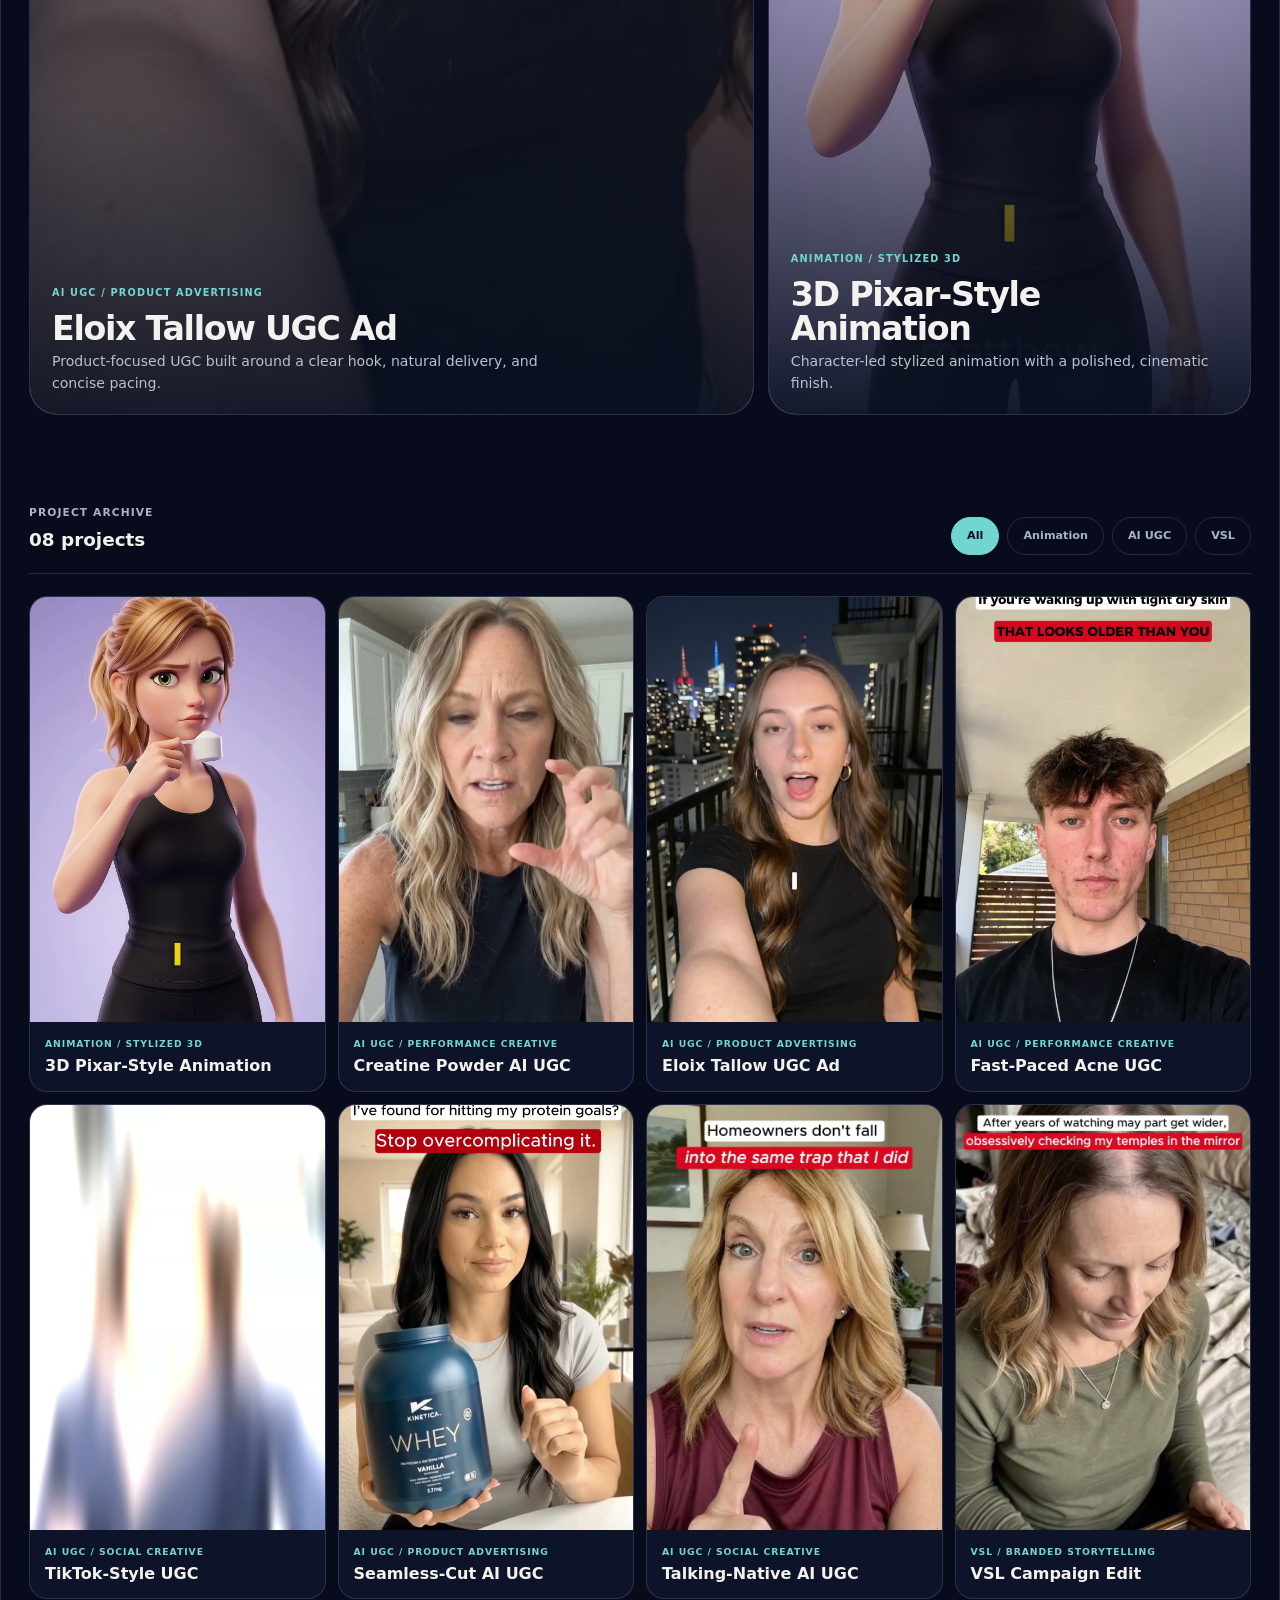
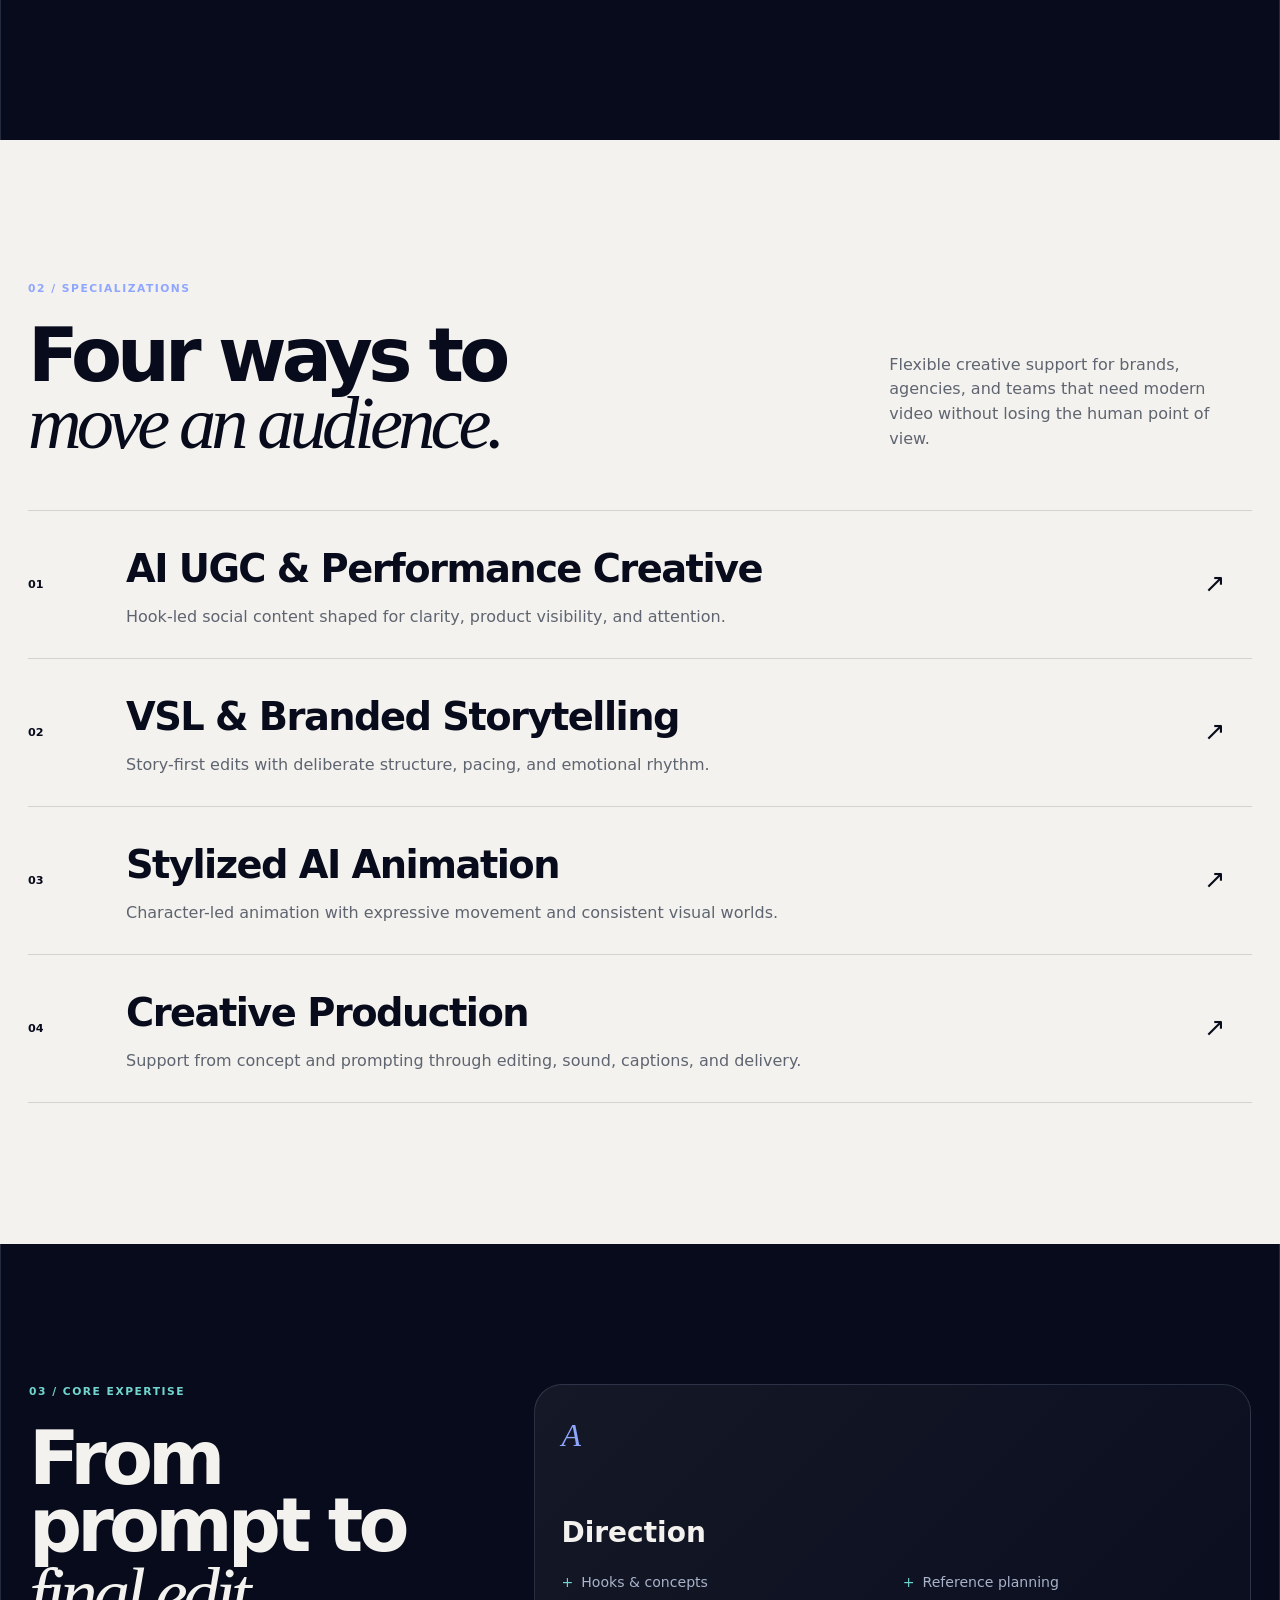
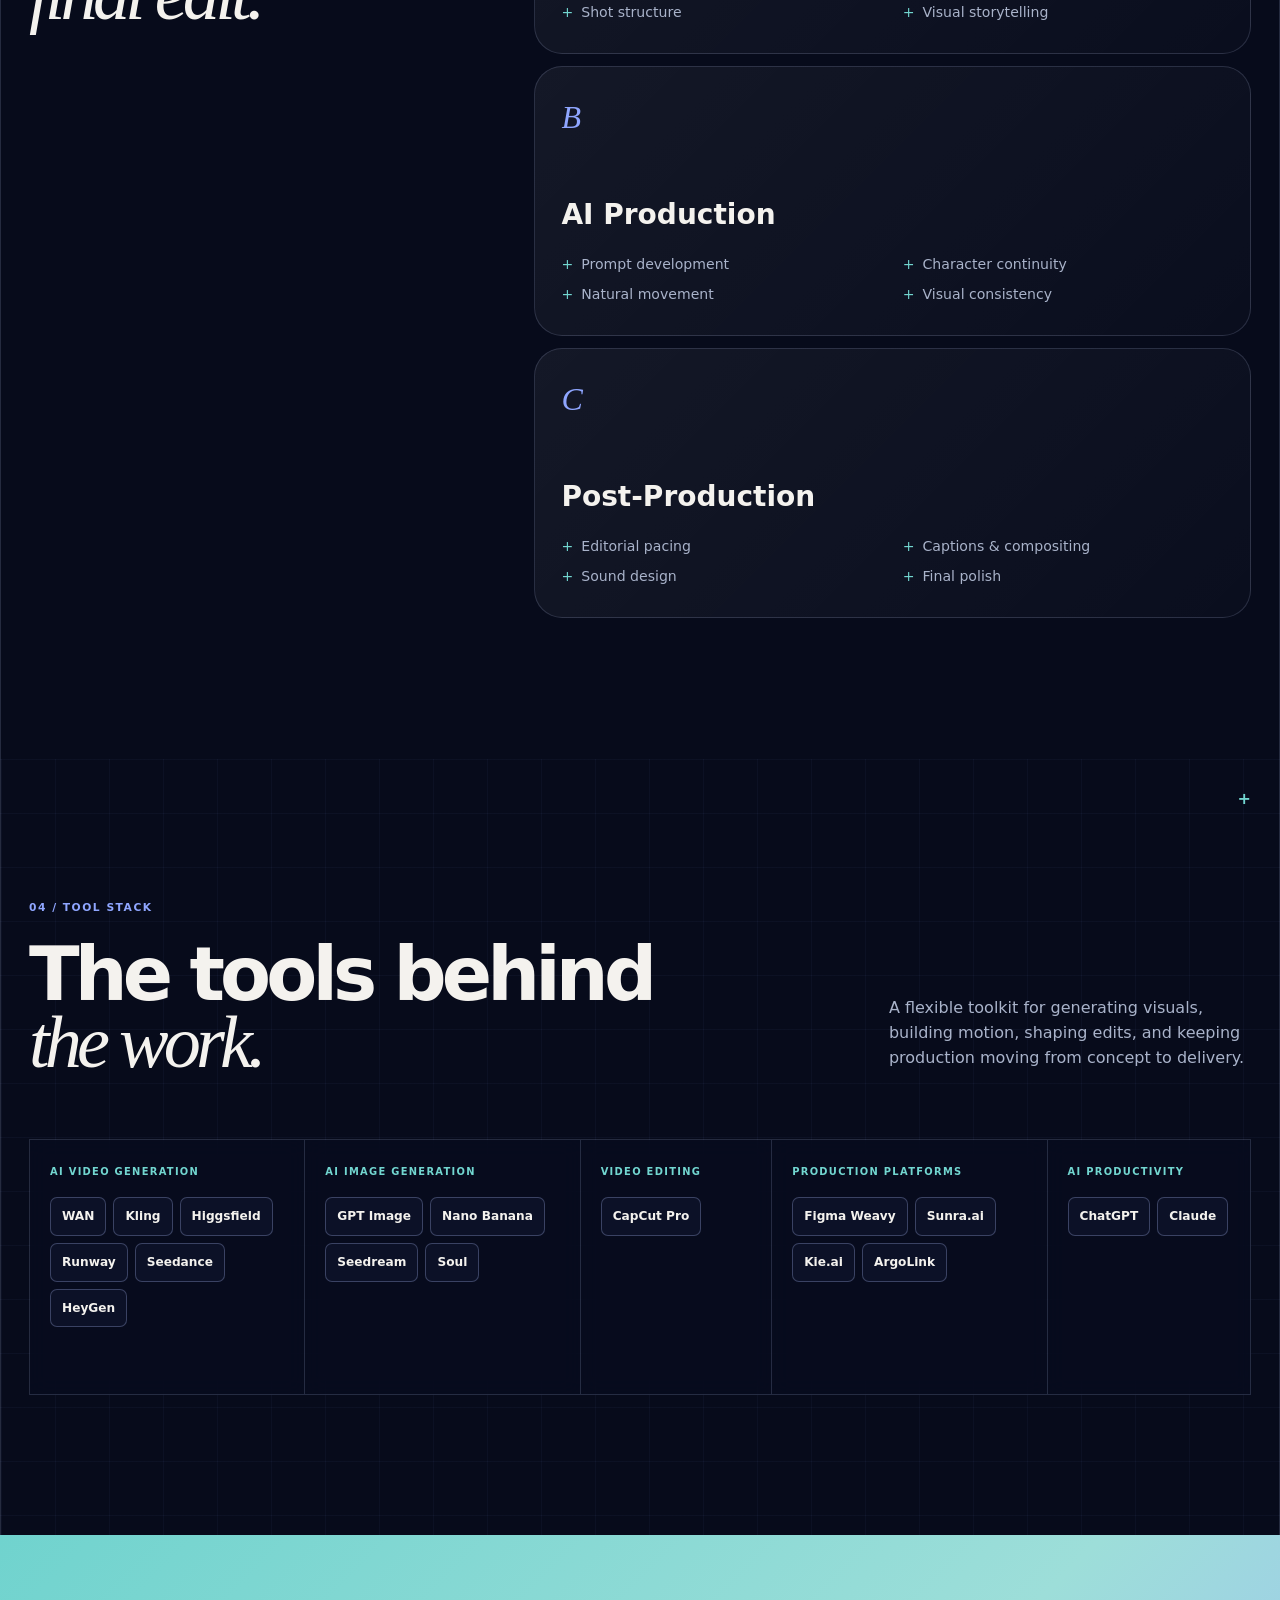
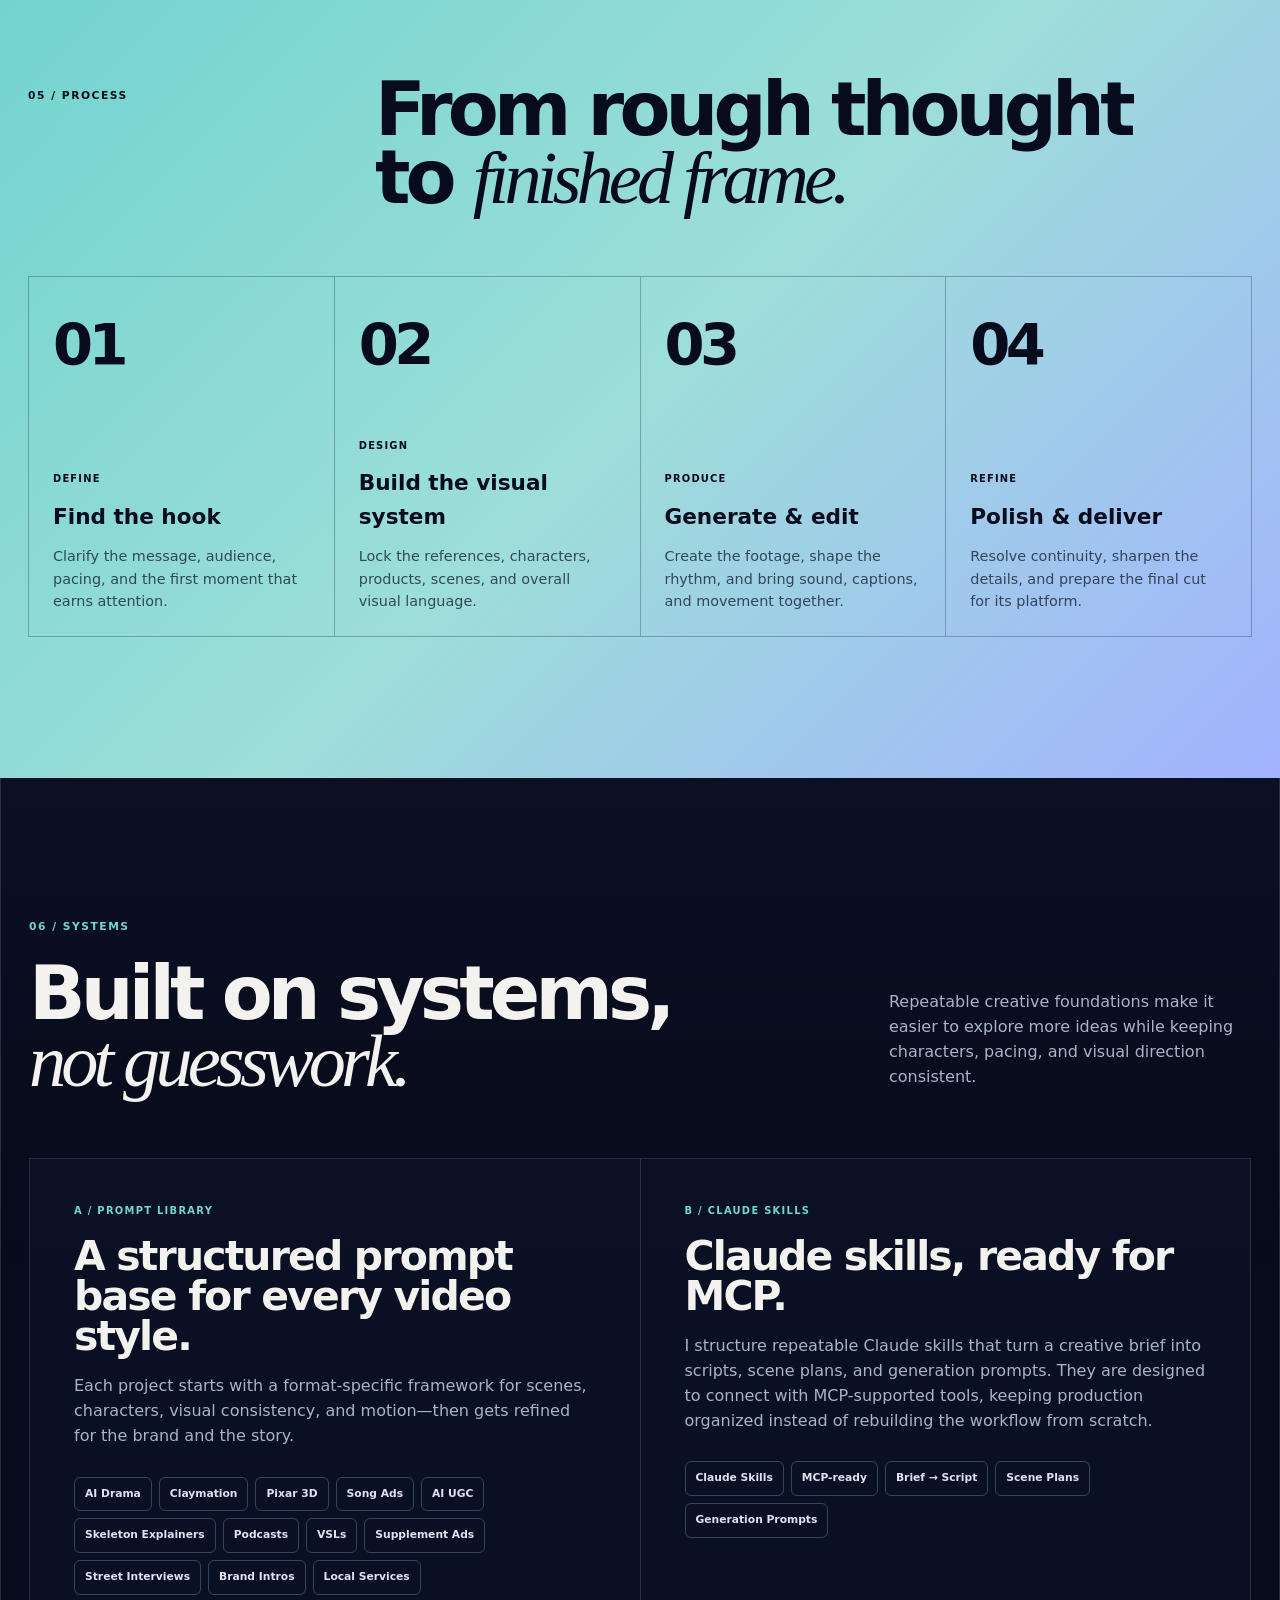
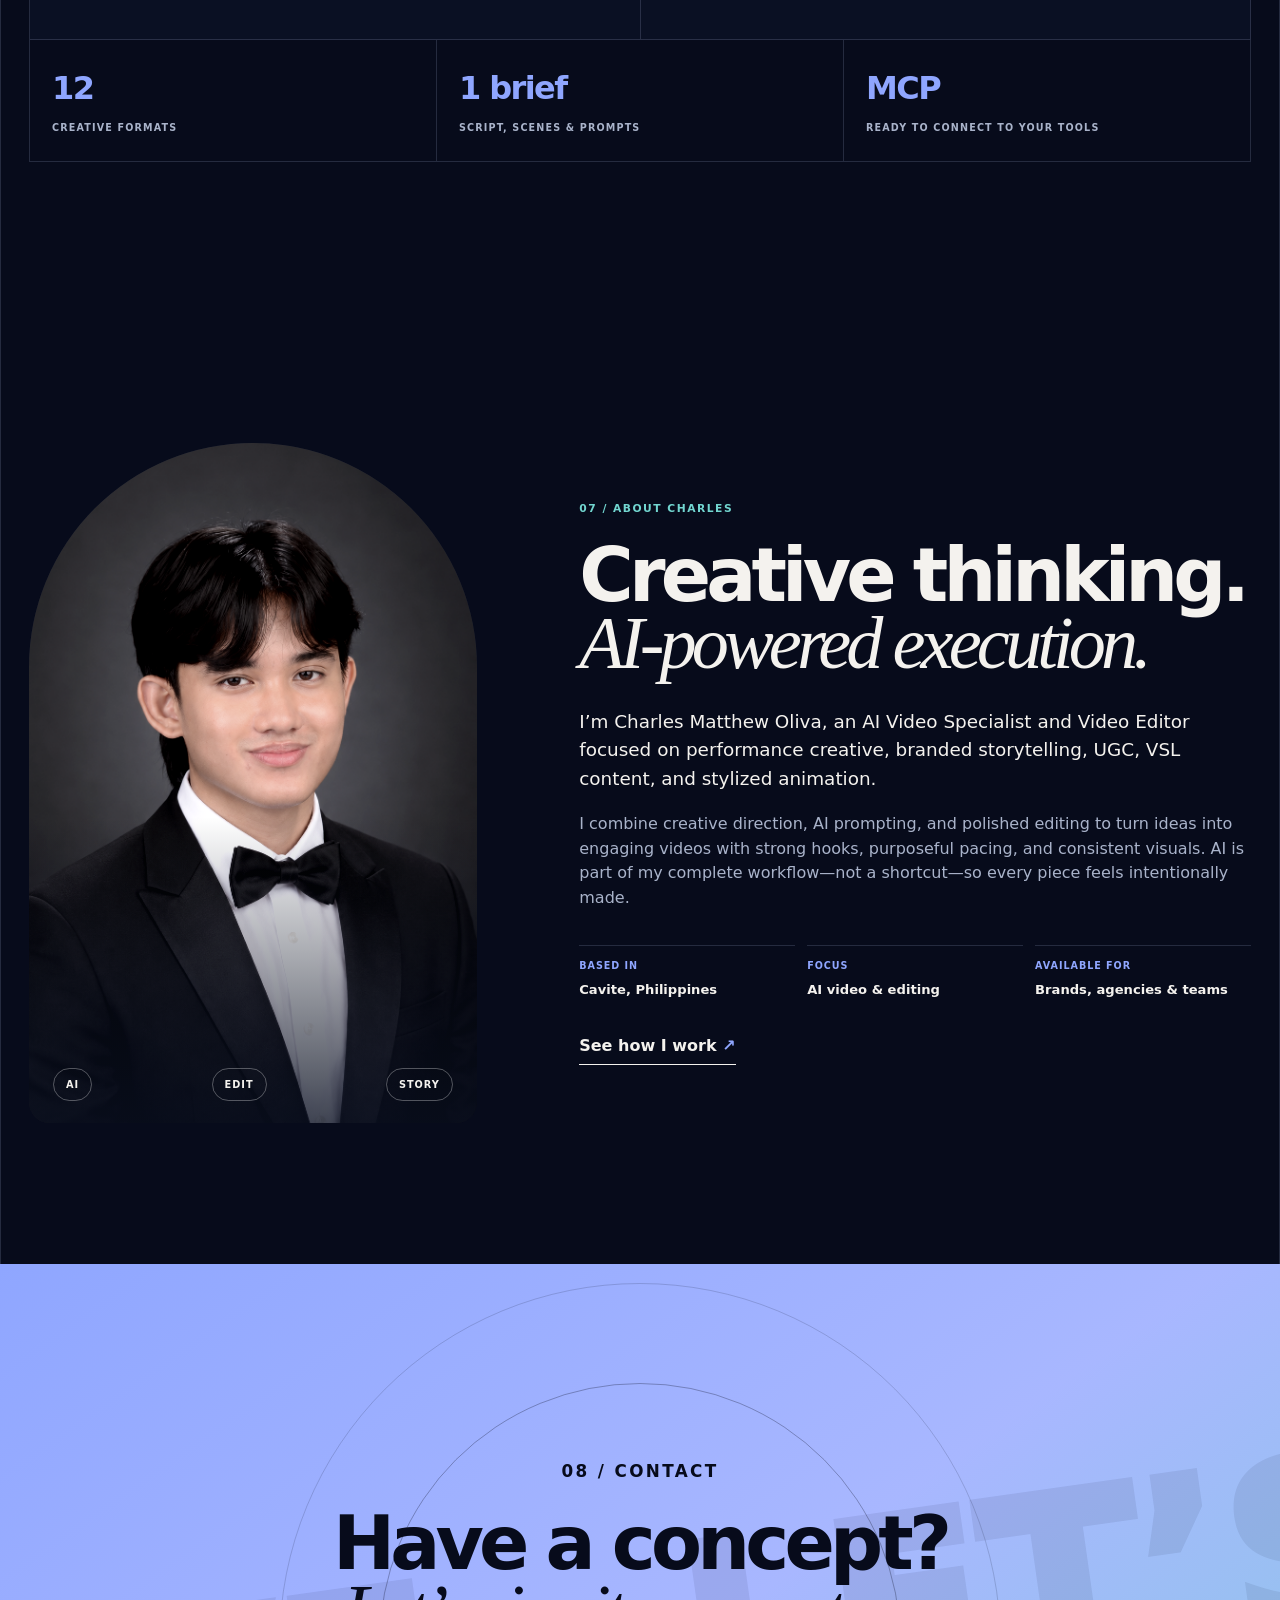
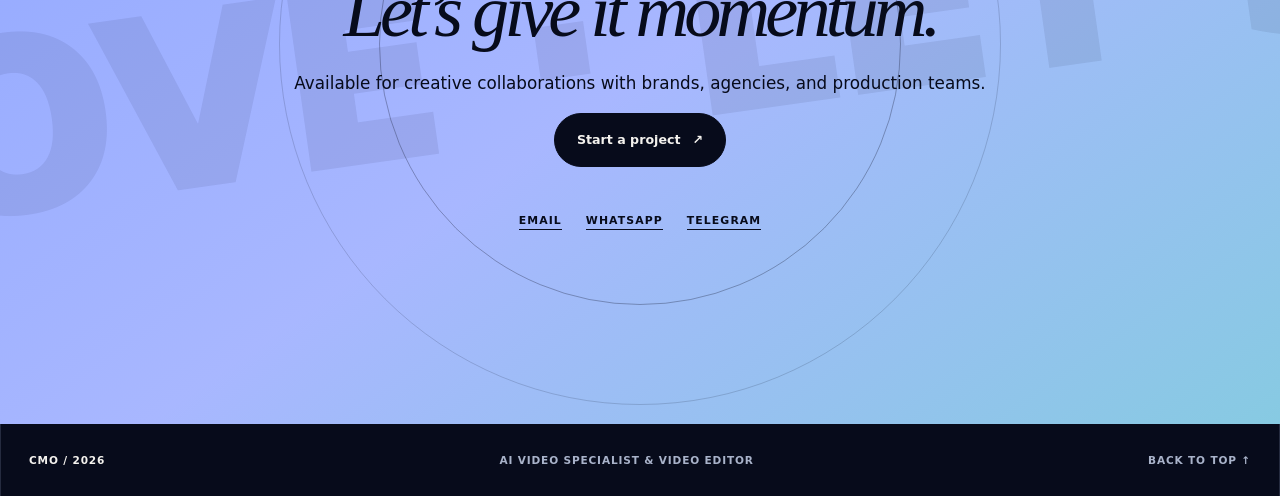
==== commit 422cfa3b: "Make portfolio opening work-first" ====
--- a/index.html
+++ b/index.html
@@ -3,179 +3,139 @@
 <head>
   <meta charset="utf-8">
   <meta name="viewport" content="width=device-width, initial-scale=1">
-  <meta name="description" content="Portfolio of Charles Matthew Oliva, AI Video Specialist and Video Editor creating performance creative, branded stories, UGC, VSL content, and stylized animation.">
-  <meta name="theme-color" content="#08080a">
+  <meta name="description" content="Charles Matthew Oliva is an AI Video Specialist and Video Editor creating performance creative, branded storytelling, UGC, VSL content, and stylized animation.">
+  <meta name="theme-color" content="#070b1b">
   <title>Charles Matthew Oliva | AI Video Specialist &amp; Video Editor</title>
-  <link rel="icon" type="image/svg+xml" href="data:image/svg+xml,%3Csvg xmlns='http://www.w3.org/2000/svg' viewBox='0 0 64 64'%3E%3Crect width='64' height='64' rx='14' fill='%2308080a'/%3E%3Cpath d='M18 17h9v30h-9zm12 0h16v8H39v22h-9z' fill='%23d9ff4f'/%3E%3C/svg%3E">
+  <link rel="icon" type="image/svg+xml" href="data:image/svg+xml,%3Csvg xmlns='http://www.w3.org/2000/svg' viewBox='0 0 64 64'%3E%3Crect width='64' height='64' rx='16' fill='%23070b1b'/%3E%3Cpath d='M16 18h12v28H16zm17 0h15v9h-6v19h-9z' fill='%238fa6ff'/%3E%3C/svg%3E">
   <link rel="stylesheet" href="styles.css">
 </head>
 <body>
   <a class="skip-link" href="#main">Skip to content</a>
   <header class="site-header">
     <a class="brand" href="#top" aria-label="Charles Matthew Oliva home">
-      <span class="brand-mark">CMO</span>
-      <span class="brand-role">AI Video Specialist<br>&amp; Video Editor</span>
+      <span class="brand-monogram">CMO</span>
+      <span class="brand-copy"><strong>Charles Matthew Oliva</strong><small>AI Video Specialist · Philippines</small></span>
     </a>
     <button class="nav-toggle" type="button" aria-expanded="false" aria-controls="site-nav">Menu</button>
     <nav id="site-nav" class="site-nav" aria-label="Primary navigation">
-      <a href="#about">About</a>
-      <a href="#featured">Featured</a>
-      <a href="#work">Work</a>
-      <a href="#services">Services</a>
-      <button class="text-button" type="button" data-open-contact>Hire me</button>
+      <a href="#work">Work</a><a href="#specializations">Specializations</a><a href="#tools">Tools</a><a href="#process">Process</a><a href="#systems">Systems</a><a href="#about">About</a>
+      <button class="nav-cta" type="button" data-open-contact>Work with me <span>↗</span></button>
     </nav>
   </header>
 
   <main id="main">
     <section class="hero" id="top" aria-labelledby="hero-title">
-      <div class="hero-copy">
-        <p class="eyebrow"><span></span> Cavite, Philippines</p>
-        <h1 id="hero-title">I turn raw ideas into video that <em>moves with intent.</em></h1>
-        <p class="hero-intro">Performance creative, branded storytelling, UGC, VSL content, and stylized animation—shaped with AI and finished with an editor’s eye.</p>
-        <div class="hero-actions">
-          <a class="button button-primary" href="#featured">View selected work</a>
-          <button class="button button-secondary" type="button" data-open-contact>Work with me</button>
-        </div>
+      <div class="hero-aurora" aria-hidden="true"><span></span><span></span><span></span></div>
+      <div class="hero-copy reveal">
+        <p class="status"><span></span> Available for creative collaborations</p>
+        <p class="hero-kicker">Creative intelligence / Human direction</p>
+        <h1 id="hero-title"><span>Ideas in.</span><span>Impact out.</span><em>Frame by frame.</em></h1>
+        <p class="hero-intro">AI-powered videos shaped through prompting, storytelling, and intentional editing—from performance creative and UGC to VSL content and stylized animation.</p>
+        <div class="hero-actions"><a class="button button-coral" href="#work">Explore the work <span>↓</span></a><button class="button button-ghost" type="button" data-open-contact>Work with me</button></div>
       </div>
-      <div class="hero-portrait">
-        <div class="portrait-frame">
-          <img src="assets/profile/charles-matthew-oliva.png" alt="Portrait of Charles Matthew Oliva" width="943" height="1674">
-        </div>
-        <div class="portrait-caption">
-          <span>Creative direction</span>
-          <span>AI production</span>
-          <span>Post-production</span>
-        </div>
+      <div class="hero-stage reveal" aria-label="Creative work preview">
+        <div class="neural-orbit" aria-hidden="true"><i></i><i></i><i></i><i></i></div>
+        <div class="ai-interface" aria-hidden="true"><span>AI / DIRECTION</span><b>FRAME 001</b><small>GENERATIVE VIDEO SYSTEM</small></div>
+        <button class="stage-card stage-portrait stage-feature" type="button" data-project-id="pheromiya-3d" aria-label="Play featured Pheromiya PJ1 animation"><img src="assets/thumbnails/pheromiya-3d-creative.jpg" alt="Featured frame from the Pheromiya PJ1 animation"><span>Featured / Pheromiya PJ1</span></button>
+        <button class="stage-card stage-reel" type="button" data-project-id="cinematic-ai-drama" aria-label="Play Cinematic AI Drama"><img src="assets/thumbnails/cinematic-ai-drama.jpg" alt="Cinematic frame from an AI drama sample"><span class="stage-tag">AI DRAMA</span><span class="stage-play">▶</span></button>
+        <button class="stage-card stage-animation" type="button" data-project-id="vsl-edit" aria-label="Play VSL Campaign Edit"><img src="assets/thumbnails/vsl-campaign-edit.jpg" alt="Frame from the VSL Campaign Edit"><span class="stage-tag">VSL EDIT</span></button>
+        <div class="stage-note">Prompting is the instrument.<br><strong>Direction is the voice.</strong></div>
       </div>
-      <a class="scroll-cue" href="#about" aria-label="Scroll to About section">Explore <span>↓</span></a>
+      <div class="hero-metrics reveal" aria-label="Portfolio highlights">
+        <div><strong id="hero-project-count">27</strong><span>Selected projects</span></div><div><strong>04</strong><span>Creative disciplines</span></div><div><strong>01</strong><span>End-to-end workflow</span></div><div class="metric-location"><span>Cavite, Philippines</span><strong>GMT+8</strong></div>
+      </div>
+    </section>
+
+    <section class="manifesto" aria-label="Creative formats and philosophy">
+      <div class="marquee format-marquee" aria-hidden="true"><span>SKELETON EXPLAINERS ✦ PODCASTS ✦ VSLS ✦ SUPPLEMENT ADS ✦ YOUTUBE INTROS ✦ LOCAL SERVICES ✦ STATIC ADS ✦ AI DRAMA ✦ CLAYMATION ✦ PIXAR 3D ✦ SONG ADS ✦ AI UGC ✦ </span><span>SKELETON EXPLAINERS ✦ PODCASTS ✦ VSLS ✦ SUPPLEMENT ADS ✦ YOUTUBE INTROS ✦ LOCAL SERVICES ✦ STATIC ADS ✦ AI DRAMA ✦ CLAYMATION ✦ PIXAR 3D ✦ SONG ADS ✦ AI UGC ✦ </span></div>
+      <div class="manifesto-inner reveal"><p class="section-label">Creative principle</p><h2>Generated fast.<br><em>Directed carefully.</em></h2><p>AI opens the door to more ideas. Editing, pacing, continuity, sound, and taste are what make those ideas feel complete.</p></div>
+    </section>
+
+    <section class="work section" id="work" aria-labelledby="work-title">
+      <div class="section-header reveal"><div><p class="section-label">01 / Selected work</p><h2 id="work-title">Watch the ideas<br><em>take shape.</em></h2></div><p class="section-summary">A mix of performance-led UGC, branded storytelling, VSL editing, and stylized animation. Tap any project to watch.</p></div>
+      <div class="featured-grid reveal" id="featured-grid"></div>
+      <div class="archive-header reveal"><div><span>Project archive</span><strong id="project-count">08 projects</strong></div><div class="filters" id="filters" aria-label="Filter portfolio projects"></div></div>
+      <div class="work-grid" id="work-grid" aria-live="polite"></div>
+    </section>
+
+    <section class="specializations" id="specializations" aria-labelledby="specializations-title">
+      <div class="section-header reveal"><div><p class="section-label">02 / Specializations</p><h2 id="specializations-title">Four ways to<br><em>move an audience.</em></h2></div><p class="section-summary">Flexible creative support for brands, agencies, and teams that need modern video without losing the human point of view.</p></div>
+      <div class="specialization-list reveal">
+        <article><span>01</span><div><h3>AI UGC &amp; Performance Creative</h3><p>Hook-led social content shaped for clarity, product visibility, and attention.</p></div><b>↗</b></article>
+        <article><span>02</span><div><h3>VSL &amp; Branded Storytelling</h3><p>Story-first edits with deliberate structure, pacing, and emotional rhythm.</p></div><b>↗</b></article>
+        <article><span>03</span><div><h3>Stylized AI Animation</h3><p>Character-led animation with expressive movement and consistent visual worlds.</p></div><b>↗</b></article>
+        <article><span>04</span><div><h3>Creative Production</h3><p>Support from concept and prompting through editing, sound, captions, and delivery.</p></div><b>↗</b></article>
+      </div>
+    </section>
+
+    <section class="creative-stack section" id="expertise" aria-labelledby="stack-title">
+      <div class="stack-intro reveal"><p class="section-label">03 / Core expertise</p><h2 id="stack-title">From prompt to<br><em>final edit.</em></h2></div>
+      <div class="stack-grid reveal">
+        <article><span>A</span><h3>Direction</h3><ul><li>Hooks &amp; concepts</li><li>Reference planning</li><li>Shot structure</li><li>Visual storytelling</li></ul></article>
+        <article><span>B</span><h3>AI Production</h3><ul><li>Prompt development</li><li>Character continuity</li><li>Natural movement</li><li>Visual consistency</li></ul></article>
+        <article><span>C</span><h3>Post-Production</h3><ul><li>Editorial pacing</li><li>Captions &amp; compositing</li><li>Sound design</li><li>Final polish</li></ul></article>
+      </div>
+    </section>
+
+    <section class="tool-stack section" id="tools" aria-labelledby="tools-title">
+      <div class="section-header reveal"><div><p class="section-label">04 / Tool stack</p><h2 id="tools-title">The tools behind<br><em>the work.</em></h2></div><p class="section-summary">A flexible toolkit for generating visuals, building motion, shaping edits, and keeping production moving from concept to delivery.</p></div>
+      <div class="tool-groups reveal">
+        <article><p>AI Video Generation</p><div class="tool-chips"><span>WAN</span><span>Kling</span><span>Higgsfield</span><span>Runway</span><span>Seedance</span><span>HeyGen</span></div></article>
+        <article><p>AI Image Generation</p><div class="tool-chips"><span>GPT Image</span><span>Nano Banana</span><span>Seedream</span><span>Soul</span></div></article>
+        <article><p>Video Editing</p><div class="tool-chips"><span>CapCut Pro</span></div></article>
+        <article><p>Production Platforms</p><div class="tool-chips"><span>Figma Weavy</span><span>Sunra.ai</span><span>Kie.ai</span><span>ArgoLink</span></div></article>
+        <article><p>AI Productivity</p><div class="tool-chips"><span>ChatGPT</span><span>Claude</span></div></article>
+      </div>
+    </section>
+
+    <section class="process" id="process" aria-labelledby="process-title">
+      <div class="process-heading reveal"><p class="section-label">05 / Process</p><h2 id="process-title">From rough thought<br>to <em>finished frame.</em></h2></div>
+      <div class="process-track reveal">
+        <article><span>01</span><div><small>Define</small><h3>Find the hook</h3><p>Clarify the message, audience, pacing, and the first moment that earns attention.</p></div></article>
+        <article><span>02</span><div><small>Design</small><h3>Build the visual system</h3><p>Lock the references, characters, products, scenes, and overall visual language.</p></div></article>
+        <article><span>03</span><div><small>Produce</small><h3>Generate &amp; edit</h3><p>Create the footage, shape the rhythm, and bring sound, captions, and movement together.</p></div></article>
+        <article><span>04</span><div><small>Refine</small><h3>Polish &amp; deliver</h3><p>Resolve continuity, sharpen the details, and prepare the final cut for its platform.</p></div></article>
+      </div>
+    </section>
+
+    <section class="systems section" id="systems" aria-labelledby="systems-title">
+      <div class="section-header reveal"><div><p class="section-label">06 / Systems</p><h2 id="systems-title">Built on systems,<br><em>not guesswork.</em></h2></div><p class="section-summary">Repeatable creative foundations make it easier to explore more ideas while keeping characters, pacing, and visual direction consistent.</p></div>
+      <div class="systems-grid reveal">
+        <article>
+          <p class="system-code">A / Prompt library</p>
+          <h3>A structured prompt base for every video style.</h3>
+          <p>Each project starts with a format-specific framework for scenes, characters, visual consistency, and motion—then gets refined for the brand and the story.</p>
+          <div class="system-tags"><span>AI Drama</span><span>Claymation</span><span>Pixar 3D</span><span>Song Ads</span><span>AI UGC</span><span>Skeleton Explainers</span><span>Podcasts</span><span>VSLs</span><span>Supplement Ads</span><span>Street Interviews</span><span>Brand Intros</span><span>Local Services</span></div>
+        </article>
+        <article>
+          <p class="system-code">B / Claude Skills</p>
+          <h3>Claude skills, ready for MCP.</h3>
+          <p>I structure repeatable Claude skills that turn a creative brief into scripts, scene plans, and generation prompts. They are designed to connect with MCP-supported tools, keeping production organized instead of rebuilding the workflow from scratch.</p>
+          <div class="system-tags"><span>Claude Skills</span><span>MCP-ready</span><span>Brief → Script</span><span>Scene Plans</span><span>Generation Prompts</span></div>
+        </article>
+      </div>
+      <div class="system-metrics reveal"><div><strong>12</strong><span>Creative formats</span></div><div><strong>1 brief</strong><span>Script, scenes &amp; prompts</span></div><div><strong>MCP</strong><span>Ready to connect to your tools</span></div></div>
     </section>
 
     <section class="about section" id="about" aria-labelledby="about-title">
-      <div class="section-kicker">01 / About</div>
-      <div class="about-copy">
-        <h2 id="about-title">AI is part of the process.<br><span>Direction is the difference.</span></h2>
-        <p>I’m Charles Matthew Oliva, an AI Video Specialist and Video Editor creating performance creative, branded stories, UGC, VSL content, and stylized animation. I combine creative direction, AI prompting, and polished editing to turn ideas into engaging videos with strong hooks, purposeful pacing, and consistent visuals.</p>
-        <p>I use AI as part of a complete creative process—not as a shortcut—to produce distinctive, intentionally crafted work that captures attention and communicates clearly.</p>
-        <button class="inline-link" type="button" data-open-about>More about my process <span>↗</span></button>
-      </div>
-      <div class="capability-grid">
-        <article><span>01</span><h3>Creative Direction</h3><p>Hooks, pacing, references, scene planning, and visual storytelling.</p></article>
-        <article><span>02</span><h3>AI Production</h3><p>Prompting, character continuity, believable movement, and visual consistency.</p></article>
-        <article><span>03</span><h3>Post-Production</h3><p>Editing, captions, sound, compositing, polish, and final delivery.</p></article>
-      </div>
+      <div class="about-image reveal"><img src="assets/profile/charles-matthew-oliva.png" alt="Charles Matthew Oliva in a black suit" width="943" height="1674"><div class="about-stamp"><span>AI</span><span>EDIT</span><span>STORY</span></div></div>
+      <div class="about-copy reveal"><p class="section-label">07 / About Charles</p><h2 id="about-title">Creative thinking.<br><em>AI-powered execution.</em></h2><p class="about-lead">I’m Charles Matthew Oliva, an AI Video Specialist and Video Editor focused on performance creative, branded storytelling, UGC, VSL content, and stylized animation.</p><p>I combine creative direction, AI prompting, and polished editing to turn ideas into engaging videos with strong hooks, purposeful pacing, and consistent visuals. AI is part of my complete workflow—not a shortcut—so every piece feels intentionally made.</p><div class="about-details"><div><span>Based in</span><strong>Cavite, Philippines</strong></div><div><span>Focus</span><strong>AI video &amp; editing</strong></div><div><span>Available for</span><strong>Brands, agencies &amp; teams</strong></div></div><button class="text-link" type="button" data-open-about>See how I work <span>↗</span></button></div>
     </section>
 
-    <section class="featured section" id="featured" aria-labelledby="featured-title">
-      <div class="section-heading">
-        <div>
-          <div class="section-kicker">02 / Featured work</div>
-          <h2 id="featured-title">Selected work that shows <span>range.</span></h2>
-        </div>
-        <p>Four projects across product advertising, performance creative, stylized animation, and long-form storytelling.</p>
-      </div>
-      <div class="featured-grid" id="featured-grid"></div>
-    </section>
-
-    <section class="work section" id="work" aria-labelledby="work-title">
-      <div class="section-heading work-heading">
-        <div>
-          <div class="section-kicker">03 / All work</div>
-          <h2 id="work-title">The full <span>cut.</span></h2>
-        </div>
-        <div class="filters" id="filters" aria-label="Filter portfolio projects"></div>
-      </div>
-      <div class="work-grid" id="work-grid" aria-live="polite"></div>
-    </section>
-
-    <section class="services section" id="services" aria-labelledby="services-title">
-      <div class="section-kicker">04 / Services</div>
-      <div class="services-layout">
-        <div>
-          <h2 id="services-title">From first frame<br>to final <span>delivery.</span></h2>
-          <p>Flexible creative support for brands, agencies, and teams that need modern video built with clarity and intention.</p>
-        </div>
-        <div class="service-list">
-          <article><span>01</span><h3>AI UGC &amp; Performance Ads</h3><p>Hook-led social creative designed for attention, clarity, and product visibility.</p></article>
-          <article><span>02</span><h3>VSL &amp; Branded Storytelling</h3><p>Story-first edits with deliberate pacing, structure, and emotional rhythm.</p></article>
-          <article><span>03</span><h3>Stylized AI Animation</h3><p>Character-led animation with consistent visuals and expressive movement.</p></article>
-          <article><span>04</span><h3>Creative Production</h3><p>Support across concepts, prompting, generation, editing, sound, captions, and delivery.</p></article>
-        </div>
-      </div>
-    </section>
-
-    <section class="contact section" id="contact" aria-labelledby="contact-title">
-      <div class="contact-orbit" aria-hidden="true">LET’S MAKE SOMETHING WORTH WATCHING · </div>
-      <div class="contact-inner">
-        <div class="section-kicker">05 / Contact</div>
-        <h2 id="contact-title">Have an idea?<br><span>Let’s give it motion.</span></h2>
-        <p>Available for creative collaborations with brands, agencies, and production teams.</p>
-        <button class="button button-light" type="button" data-open-contact>Start a project <span>↗</span></button>
-        <div class="contact-links">
-          <a href="mailto:matthewoliva29@gmail.com">Email</a>
-          <a href="https://wa.me/639958960737" target="_blank" rel="noopener noreferrer">WhatsApp</a>
-          <a href="https://t.me/Mateo" target="_blank" rel="noopener noreferrer">Telegram</a>
-        </div>
-      </div>
+    <section class="contact" id="contact" aria-labelledby="contact-title">
+      <div class="contact-signal" aria-hidden="true">LET’S MAKE IT MOVE · LET’S MAKE IT MOVE ·</div>
+      <div class="contact-inner reveal"><p class="section-label">08 / Contact</p><h2 id="contact-title">Have a concept?<br><em>Let’s give it momentum.</em></h2><p>Available for creative collaborations with brands, agencies, and production teams.</p><button class="button button-dark" type="button" data-open-contact>Start a project <span>↗</span></button><div class="contact-links"><a href="mailto:matthewoliva29@gmail.com">Email</a><a href="https://wa.me/639958960737" target="_blank" rel="noopener noreferrer">WhatsApp</a><a href="https://t.me/Mateo" target="_blank" rel="noopener noreferrer">Telegram</a></div></div>
     </section>
   </main>
 
-  <footer>
-    <p>© <span id="year"></span> Charles Matthew Oliva</p>
-    <p>AI Video Specialist &amp; Video Editor</p>
-    <a href="#top">Back to top ↑</a>
-  </footer>
+  <footer><a class="footer-brand" href="#top">CMO / 2026</a><p>AI Video Specialist &amp; Video Editor</p><a href="#top">Back to top ↑</a></footer>
 
-  <dialog class="modal video-modal" id="video-modal" aria-labelledby="video-title">
-    <div class="modal-shell">
-      <button class="modal-close" type="button" data-close-modal aria-label="Close video">×</button>
-      <div class="video-frame" id="video-frame"></div>
-      <div class="video-meta">
-        <p id="video-category"></p>
-        <h2 id="video-title"></h2>
-        <p id="video-description"></p>
-        <a id="video-source" href="#" target="_blank" rel="noopener noreferrer">Open in Google Drive ↗</a>
-      </div>
-    </div>
-  </dialog>
+  <dialog class="modal video-modal" id="video-modal" aria-labelledby="video-title"><div class="modal-shell"><button class="modal-close" type="button" data-close-modal aria-label="Close video">×</button><div class="video-frame" id="video-frame"></div><div class="video-meta"><p id="video-category"></p><h2 id="video-title"></h2><p id="video-description"></p><a id="video-source" href="#" target="_blank" rel="noopener noreferrer">Open in Google Drive ↗</a></div></div></dialog>
 
-  <dialog class="modal info-modal" id="about-modal" aria-labelledby="about-modal-title">
-    <div class="modal-shell info-shell">
-      <button class="modal-close" type="button" data-close-modal aria-label="Close About dialog">×</button>
-      <p class="eyebrow">Behind the work</p>
-      <h2 id="about-modal-title">Creative decisions before creative tools.</h2>
-      <p>Every project starts with the idea: what should the audience feel, understand, or do next? From there, I shape the hook, visual direction, pacing, and continuity before bringing AI generation and post-production together.</p>
-      <p>My workflow can include script interpretation, scene planning, prompting, character consistency, animation, editing, sound design, captions, compositing, and final polish.</p>
-      <div class="tool-tags" aria-label="Creative tools and capabilities"><span>AI Prompting</span><span>Video Editing</span><span>Visual Storytelling</span><span>Sound Design</span><span>Animation</span><span>Compositing</span></div>
-    </div>
-  </dialog>
+  <dialog class="modal info-modal" id="about-modal" aria-labelledby="about-modal-title"><div class="modal-shell info-shell"><button class="modal-close" type="button" data-close-modal aria-label="Close About dialog">×</button><p class="section-label">Behind the work</p><h2 id="about-modal-title">Creative decisions before creative tools.</h2><p>Every project starts with the idea: what should the audience feel, understand, or do next? From there, I shape the hook, visual direction, pacing, and continuity before bringing AI generation and post-production together.</p><p>My workflow can include script interpretation, scene planning, prompting, character consistency, animation, editing, sound design, captions, compositing, and final polish.</p><div class="tool-tags" aria-label="Creative tools and capabilities"><span>AI Prompting</span><span>Video Editing</span><span>Visual Storytelling</span><span>Sound Design</span><span>Animation</span><span>Compositing</span></div></div></dialog>
 
-  <dialog class="modal contact-modal" id="contact-modal" aria-labelledby="contact-modal-title">
-    <div class="modal-shell contact-shell">
-      <button class="modal-close" type="button" data-close-modal aria-label="Close contact form">×</button>
-      <p class="eyebrow">Start a conversation</p>
-      <h2 id="contact-modal-title">Tell me what you’re building.</h2>
-      <form action="https://formsubmit.co/matthewoliva29@gmail.com" method="POST" id="contact-form">
-        <input type="hidden" name="_subject" value="New portfolio inquiry">
-        <input type="hidden" name="_template" value="table">
-        <input type="hidden" name="_captcha" value="false">
-        <input type="hidden" name="_next" id="form-next" value="">
-        <div class="form-grid">
-          <label><span>Name</span><input type="text" name="name" autocomplete="name" required></label>
-          <label><span>Email</span><input type="email" name="email" autocomplete="email" required></label>
-        </div>
-        <div class="form-grid">
-          <label><span>Company / Brand</span><input type="text" name="company" autocomplete="organization"></label>
-          <label><span>Project type</span><select name="project_type" required><option value="" selected disabled>Select one</option><option>AI UGC / Performance Ad</option><option>VSL / Branded Story</option><option>Stylized Animation</option><option>Creative Production</option><option>Other</option></select></label>
-        </div>
-        <label><span>Message</span><textarea name="message" rows="5" required placeholder="A short brief, timeline, and what you need..."></textarea></label>
-        <button class="button button-primary" type="submit">Send project details <span>↗</span></button>
-        <p class="form-note">The first submission may trigger a one-time FormSubmit activation email.</p>
-      </form>
-    </div>
-  </dialog>
+  <dialog class="modal contact-modal" id="contact-modal" aria-labelledby="contact-modal-title"><div class="modal-shell contact-shell"><button class="modal-close" type="button" data-close-modal aria-label="Close contact form">×</button><p class="section-label">Start a conversation</p><h2 id="contact-modal-title">Tell me what you’re building.</h2><form action="https://formsubmit.co/matthewoliva29@gmail.com" method="POST" id="contact-form"><input type="hidden" name="_subject" value="New portfolio inquiry"><input type="hidden" name="_template" value="table"><input type="hidden" name="_captcha" value="false"><input type="hidden" name="_next" id="form-next" value=""><div class="form-grid"><label><span>Name</span><input type="text" name="name" autocomplete="name" required></label><label><span>Email</span><input type="email" name="email" autocomplete="email" required></label></div><div class="form-grid"><label><span>Company / Brand</span><input type="text" name="company" autocomplete="organization"></label><label><span>Project type</span><select name="project_type" required><option value="" selected disabled>Select one</option><option>AI UGC / Performance Ad</option><option>VSL / Branded Story</option><option>Stylized Animation</option><option>Creative Production</option><option>Other</option></select></label></div><label><span>Message</span><textarea name="message" rows="5" required placeholder="A short brief, timeline, and what you need..."></textarea></label><button class="button button-coral" type="submit">Send project details <span>↗</span></button><p class="form-note">The first submission may trigger a one-time FormSubmit activation email.</p></form></div></dialog>
 
-  <script src="portfolio-data.js"></script>
-  <script src="featured-data.js"></script>
-  <script src="script.js"></script>
+  <script src="portfolio-data.js"></script><script src="featured-data.js"></script><script src="script.js"></script>
 </body>
 </html>
--- a/styles.css
+++ b/styles.css
@@ -1,230 +1,367 @@
 :root {
   color-scheme: dark;
-  --bg: #08080a;
-  --panel: #111116;
-  --text: #f4f2ed;
-  --muted: #aaa7b0;
-  --line: rgba(255,255,255,.13);
-  --accent: #d9ff4f;
-  --violet: #8f68ff;
-  --max: 1320px;
-  --radius: 22px;
+  --ink: #070b1b;
+  --ink-2: #10172d;
+  --paper: #f4f2ee;
+  --paper-2: #dfe3ef;
+  --coral: #8fa6ff;
+  --coral-soft: #aab9ff;
+  --sky: #72d6d0;
+  --muted: #a9b3ca;
+  --line: rgba(198, 210, 255, .16);
+  --dark-line: rgba(10, 16, 33, .14);
+  --max: 1380px;
+  --radius: 28px;
 }
 
 * { box-sizing: border-box; }
 html { scroll-behavior: smooth; }
-body {
-  margin: 0;
-  background: var(--bg);
-  color: var(--text);
-  font-family: Inter, ui-sans-serif, system-ui, -apple-system, BlinkMacSystemFont, "Segoe UI", sans-serif;
-  font-size: 16px;
-  line-height: 1.6;
-  overflow-x: hidden;
-}
+body { --pointer-x: 70%; --pointer-y: 18%; margin: 0; background: var(--ink); color: var(--paper); font-family: Inter, ui-sans-serif, system-ui, -apple-system, BlinkMacSystemFont, "Segoe UI", sans-serif; line-height: 1.55; overflow-x: hidden; }
+body::before { content: ""; position: fixed; z-index: -1; inset: 0; pointer-events: none; background: radial-gradient(520px circle at var(--pointer-x) var(--pointer-y), rgba(143,166,255,.11), transparent 68%), linear-gradient(180deg, #070b1b, #090f24 52%, #070b1b); }
 body.modal-open { overflow: hidden; }
 img { display: block; max-width: 100%; }
 button, input, select, textarea { font: inherit; }
 button, a { -webkit-tap-highlight-color: transparent; }
 a { color: inherit; }
-
-.skip-link { position: fixed; left: 16px; top: -60px; z-index: 100; background: var(--accent); color: #08080a; padding: 10px 16px; border-radius: 8px; }
-.skip-link:focus { top: 16px; }
-.site-header {
-  position: fixed; inset: 0 0 auto; z-index: 50;
-  display: flex; align-items: center; justify-content: space-between;
-  max-width: var(--max); margin: 0 auto; padding: 22px 28px;
-  background: linear-gradient(to bottom, rgba(8,8,10,.96), rgba(8,8,10,0));
-}
-.brand { display: flex; align-items: center; gap: 14px; text-decoration: none; }
-.brand-mark { display: grid; place-items: center; width: 48px; height: 48px; border: 1px solid var(--line); border-radius: 50%; color: var(--accent); font-weight: 900; font-size: .75rem; letter-spacing: .08em; }
-.brand-role { color: var(--muted); font-size: .72rem; font-weight: 650; line-height: 1.25; letter-spacing: .06em; text-transform: uppercase; }
-.site-nav { display: flex; align-items: center; gap: 26px; }
-.site-nav a, .text-button { color: #d8d5dd; text-decoration: none; font-weight: 650; font-size: .84rem; }
-.site-nav a:hover, .site-nav a:focus-visible, .text-button:hover, .text-button:focus-visible { color: var(--accent); }
-.text-button { border: 0; border-bottom: 1px solid currentColor; padding: 0 0 2px; background: none; cursor: pointer; }
+h1, h2, h3, p { margin-top: 0; }
+em { font-family: Georgia, "Times New Roman", serif; font-weight: 400; }
+
+.skip-link { position: fixed; left: 18px; top: -70px; z-index: 100; padding: 10px 16px; border-radius: 999px; background: var(--coral); color: var(--ink); }
+.skip-link:focus { top: 18px; }
+.site-header { position: fixed; inset: 0 0 auto; z-index: 50; display: flex; align-items: stretch; justify-content: space-between; max-width: var(--max); height: 76px; margin: 0 auto; border: 1px solid var(--line); border-top: 0; background: rgba(7,11,27,.97); box-shadow: 0 14px 40px rgba(0,0,0,.24); backdrop-filter: blur(14px); }
+.brand { display: flex; align-items: center; min-width: 330px; border-right: 1px solid var(--line); text-decoration: none; }
+.brand-monogram { display: grid; place-items: center; width: 76px; height: 75px; background: linear-gradient(145deg, var(--coral), #738ef8); color: var(--ink); box-shadow: inset 0 0 30px rgba(255,255,255,.24); font-size: .8rem; font-weight: 950; letter-spacing: -.03em; }
+.brand-copy { display: grid; gap: 2px; padding: 0 18px; }
+.brand-copy strong { font-size: .85rem; }
+.brand-copy small { color: var(--muted); font-size: .62rem; letter-spacing: .1em; text-transform: uppercase; }
+.site-nav { display: flex; align-items: stretch; }
+.site-nav > a, .nav-cta { position: relative; display: inline-flex; align-items: center; justify-content: center; min-width: 112px; padding: 0 18px; border: 0; border-left: 1px solid var(--line); background: transparent; color: var(--paper); text-decoration: none; font-size: .67rem; font-weight: 850; letter-spacing: .08em; text-transform: uppercase; cursor: pointer; transition: background .22s ease, color .22s ease; }
+.site-nav > a:hover, .site-nav > a:focus-visible { background: rgba(143,166,255,.1); color: var(--sky); }
+.site-nav > a.active { background: linear-gradient(145deg, var(--coral), #7f98ff); color: var(--ink); box-shadow: inset 0 -3px 0 rgba(255,255,255,.18); }
+.site-nav > a.active::after { content: ""; position: absolute; left: 50%; bottom: 9px; width: 4px; height: 4px; transform: translateX(-50%); border-radius: 50%; background: var(--ink); opacity: .65; }
+.nav-cta { min-width: 170px; gap: 12px; background: var(--coral); color: var(--ink); }
+.nav-cta:hover { background: var(--coral-soft); }
 .nav-toggle { display: none; }
 
-.hero {
-  min-height: 100svh; max-width: var(--max); margin: 0 auto; padding: 132px 28px 54px;
-  display: grid; grid-template-columns: minmax(0, 1.16fr) minmax(330px, .84fr); gap: clamp(48px, 7vw, 110px); align-items: center;
-  position: relative;
-}
-.hero::before { content: ""; position: absolute; width: 620px; height: 620px; left: -360px; top: 18%; border-radius: 50%; background: radial-gradient(circle, rgba(143,104,255,.18), rgba(143,104,255,0) 68%); pointer-events: none; }
-.eyebrow, .section-kicker { margin: 0 0 22px; color: var(--muted); font-size: .76rem; font-weight: 800; letter-spacing: .15em; text-transform: uppercase; }
-.eyebrow { display: flex; align-items: center; gap: 10px; }
-.eyebrow span { width: 8px; height: 8px; border-radius: 50%; background: var(--accent); box-shadow: 0 0 18px rgba(217,255,79,.75); }
-h1, h2, h3, p { margin-top: 0; }
-h1 { margin-bottom: 28px; max-width: 840px; font-size: clamp(3.25rem, 7vw, 7.35rem); line-height: .91; letter-spacing: -.065em; font-weight: 820; }
-h1 em { color: var(--accent); font-family: Georgia, "Times New Roman", serif; font-weight: 400; }
-.hero-intro { max-width: 660px; color: #c8c5cd; font-size: clamp(1.05rem, 1.6vw, 1.34rem); line-height: 1.55; }
-.hero-actions { display: flex; flex-wrap: wrap; gap: 12px; margin-top: 38px; }
-.button { display: inline-flex; align-items: center; justify-content: center; gap: 9px; min-height: 52px; padding: 0 22px; border: 1px solid var(--line); border-radius: 999px; text-decoration: none; font-weight: 800; font-size: .88rem; cursor: pointer; transition: transform .2s ease, background .2s ease, color .2s ease; }
+.hero { position: relative; max-width: var(--max); min-height: 100svh; margin: 0 auto; padding: 140px 28px 0; display: grid; grid-template-columns: 1.03fr .97fr; gap: clamp(36px, 5vw, 80px); overflow: hidden; isolation: isolate; border-inline: 1px solid var(--line); background-image: linear-gradient(rgba(143,166,255,.075) 1px, transparent 1px), linear-gradient(90deg, rgba(143,166,255,.075) 1px, transparent 1px); background-size: 72px 72px; }
+.hero::before { content: ""; position: absolute; width: 700px; height: 700px; right: -240px; top: 70px; border-radius: 50%; background: radial-gradient(circle, rgba(114,214,208,.15), transparent 65%); pointer-events: none; }
+.hero::after { content: ""; position: absolute; z-index: -1; inset: 76px 0 0; opacity: .3; pointer-events: none; background: linear-gradient(115deg, transparent 20%, rgba(143,166,255,.08) 50%, transparent 80%); transform: translateX(-60%); animation: interface-scan 10s ease-in-out infinite; }
+.hero-aurora { position: absolute; z-index: -1; inset: 0; overflow: hidden; pointer-events: none; filter: blur(18px); }
+.hero-aurora span { position: absolute; border-radius: 50%; opacity: .17; mix-blend-mode: screen; }
+.hero-aurora span:nth-child(1) { width: 34vw; height: 34vw; right: -8vw; top: 5%; background: #8fa6ff; animation: float-aurora 12s ease-in-out infinite; }
+.hero-aurora span:nth-child(2) { width: 26vw; height: 26vw; left: 34%; bottom: -12%; background: #72d6d0; animation: float-aurora 15s ease-in-out -5s infinite reverse; }
+.hero-aurora span:nth-child(3) { width: 18vw; height: 18vw; left: -8%; top: 22%; background: #806cff; animation: float-aurora 13s ease-in-out -2s infinite; }
+@keyframes interface-scan { 0%,100% { transform: translateX(-60%); } 50% { transform: translateX(60%); } }
+@keyframes float-aurora { 0%,100% { transform: translate3d(0,0,0) scale(1); } 50% { transform: translate3d(4vw,-3vh,0) scale(1.12); } }
+.hero-copy { position: relative; z-index: 2; align-self: center; padding: 28px 0 80px; }
+.status { display: flex; align-items: center; gap: 10px; margin-bottom: 32px; color: var(--paper-2); font-size: .7rem; font-weight: 800; letter-spacing: .1em; text-transform: uppercase; }
+.status span { width: 9px; height: 9px; border-radius: 50%; background: var(--sky); box-shadow: 0 0 18px rgba(114,214,208,.7); }
+.hero-kicker { margin: -10px 0 22px; color: var(--coral); font-size: .62rem; font-weight: 850; letter-spacing: .18em; text-transform: uppercase; }
+h1 { margin-bottom: 28px; font-size: clamp(4rem, 7.6vw, 8.6rem); font-weight: 900; letter-spacing: -.075em; line-height: .82; }
+h1 span, h1 em { display: block; }
+h1 span:nth-child(2) { margin-left: .28em; color: transparent; -webkit-text-stroke: 1.5px var(--paper); }
+h1 em { margin: .14em 0 0 .04em; color: var(--coral); font-size: .78em; font-style: italic; letter-spacing: -.055em; }
+.hero-intro { max-width: 680px; color: #c5cbd8; font-size: clamp(1rem, 1.5vw, 1.24rem); }
+.hero-actions { display: flex; flex-wrap: wrap; gap: 12px; margin-top: 34px; }
+.button { display: inline-flex; align-items: center; justify-content: center; gap: 12px; min-height: 54px; padding: 0 22px; border: 1px solid var(--line); border-radius: 999px; text-decoration: none; font-size: .79rem; font-weight: 850; cursor: pointer; transition: transform .2s ease, background .2s ease, color .2s ease; }
 .button:hover { transform: translateY(-2px); }
-.button-primary { color: #0a0a0b; background: var(--accent); border-color: var(--accent); }
-.button-primary:hover { background: #efffb3; }
-.button-secondary { color: var(--text); background: transparent; }
-.button-secondary:hover { background: rgba(255,255,255,.08); }
-.button-light { color: #0a0a0b; background: #fff; border-color: #fff; }
-.hero-portrait { position: relative; align-self: stretch; display: grid; align-content: center; }
-.portrait-frame { position: relative; aspect-ratio: .74; overflow: hidden; border-radius: 180px 180px 22px 22px; background: #202027; border: 1px solid var(--line); }
-.portrait-frame::after { content: ""; position: absolute; inset: auto 0 0; height: 36%; background: linear-gradient(to top, rgba(8,8,10,.8), transparent); }
-.portrait-frame img { width: 100%; height: 100%; object-fit: cover; object-position: 50% 24%; filter: saturate(.8) contrast(1.05); }
-.portrait-caption { position: absolute; right: -24px; bottom: 54px; z-index: 2; display: grid; gap: 7px; padding: 17px 19px; border: 1px solid var(--line); border-radius: 14px; background: rgba(17,17,22,.82); backdrop-filter: blur(16px); color: #d6d3dc; font-size: .72rem; font-weight: 750; text-transform: uppercase; letter-spacing: .09em; }
-.portrait-caption span::before { content: ""; display: inline-block; width: 5px; height: 5px; border-radius: 50%; margin-right: 8px; background: var(--violet); vertical-align: middle; }
-.scroll-cue { position: absolute; left: 28px; bottom: 28px; color: var(--muted); text-decoration: none; font-size: .78rem; font-weight: 750; letter-spacing: .08em; text-transform: uppercase; }
-.scroll-cue span { color: var(--accent); margin-left: 9px; }
-
-.section { max-width: var(--max); margin: 0 auto; padding: clamp(90px, 12vw, 170px) 28px; }
-.about { border-top: 1px solid var(--line); display: grid; grid-template-columns: .35fr 1fr; gap: 72px; }
-.about-copy h2, .section-heading h2, .services h2, .contact h2 { margin-bottom: 34px; font-size: clamp(2.7rem, 5.5vw, 5.7rem); line-height: .98; letter-spacing: -.055em; }
-.about-copy h2 span, .section-heading h2 span, .services h2 span { color: var(--muted); font-family: Georgia, "Times New Roman", serif; font-weight: 400; font-style: italic; }
-.about-copy > p { max-width: 840px; color: #c3c0c9; font-size: clamp(1.05rem, 1.6vw, 1.25rem); }
-.inline-link { margin-top: 16px; padding: 0 0 5px; border: 0; border-bottom: 1px solid var(--text); background: none; color: var(--text); cursor: pointer; font-weight: 750; }
-.inline-link span { color: var(--accent); }
-.capability-grid { grid-column: 2; display: grid; grid-template-columns: repeat(3, 1fr); gap: 12px; margin-top: 26px; }
-.capability-grid article { min-height: 240px; padding: 24px; border: 1px solid var(--line); border-radius: var(--radius); background: linear-gradient(145deg, rgba(255,255,255,.045), rgba(255,255,255,.01)); }
-.capability-grid article > span, .service-list article > span { color: var(--accent); font-size: .72rem; font-weight: 900; letter-spacing: .12em; }
-.capability-grid h3 { margin: 72px 0 10px; font-size: 1.2rem; }
-.capability-grid p { margin-bottom: 0; color: var(--muted); font-size: .92rem; }
-
-.featured { max-width: none; background: #0d0d11; }
-.featured > * { max-width: calc(var(--max) - 56px); margin-left: auto; margin-right: auto; }
-.section-heading { display: flex; align-items: end; justify-content: space-between; gap: 50px; margin-bottom: 50px; }
-.section-heading h2 { margin-bottom: 0; }
-.section-heading > p { max-width: 430px; margin-bottom: 8px; color: var(--muted); }
-.featured-grid { display: grid; grid-template-columns: 1.12fr .88fr; gap: 16px; }
-.project-card { position: relative; overflow: hidden; min-height: 560px; border: 1px solid var(--line); border-radius: var(--radius); background: var(--panel); cursor: pointer; }
-.project-card:nth-child(3), .project-card:nth-child(4) { min-height: 430px; }
-.project-card-media { position: absolute; inset: 0; }
-.project-card-media img { width: 100%; height: 100%; object-fit: cover; transition: transform .7s cubic-bezier(.22,.61,.36,1), filter .4s ease; }
-.project-card::after { content: ""; position: absolute; inset: 0; background: linear-gradient(to top, rgba(4,4,6,.95) 0%, rgba(4,4,6,.1) 66%); }
-.project-card:hover img { transform: scale(1.045); filter: saturate(1.08); }
-.project-card-content { position: absolute; z-index: 2; inset: auto 24px 22px; }
-.project-card-meta { display: flex; gap: 9px; align-items: center; color: #dbd7e0; font-size: .72rem; font-weight: 800; text-transform: uppercase; letter-spacing: .1em; }
-.project-card-meta span { color: var(--accent); }
-.project-card h3 { margin: 8px 0 5px; font-size: clamp(1.55rem, 3vw, 2.65rem); line-height: 1.05; letter-spacing: -.035em; }
-.project-card p { max-width: 520px; margin-bottom: 0; color: #bdb9c3; font-size: .9rem; }
-.play-button { position: absolute; z-index: 3; right: 22px; top: 22px; display: grid; place-items: center; width: 54px; height: 54px; border: 1px solid rgba(255,255,255,.3); border-radius: 50%; background: rgba(8,8,10,.38); color: white; backdrop-filter: blur(10px); transition: background .2s, color .2s, transform .2s; }
-.project-card:hover .play-button { background: var(--accent); color: #08080a; transform: scale(1.05); }
-
-.work-heading { align-items: center; }
+.button-coral { border-color: var(--coral); background: var(--coral); color: var(--ink); }
+.button-coral:hover { background: var(--coral-soft); }
+.button-ghost { background: rgba(10,16,33,.32); color: var(--paper); backdrop-filter: blur(8px); }
+.button-ghost:hover { background: rgba(255,255,255,.08); }
+.button-dark { border-color: var(--ink); background: var(--ink); color: var(--paper); }
+
+.hero-stage { position: relative; z-index: 2; min-height: 690px; align-self: end; }
+.stage-card { position: absolute; overflow: hidden; border: 1px solid rgba(180,194,255,.32); border-radius: 22px; background: rgba(16,23,45,.78); box-shadow: 0 22px 60px rgba(0,0,0,.3), inset 0 1px 0 rgba(255,255,255,.08); backdrop-filter: blur(14px); transition: transform .45s cubic-bezier(.2,.7,.2,1), border-color .3s, box-shadow .3s; }
+.stage-card:hover { border-color: rgba(143,166,255,.8); box-shadow: 0 28px 75px rgba(0,0,0,.4), 0 0 38px rgba(143,166,255,.13); }
+.stage-card img { width: 100%; height: 100%; object-fit: cover; }
+button.stage-card { padding: 0; color: inherit; cursor: pointer; }
+.stage-portrait { inset: 20px 24px 0 90px; transform: rotate(2.5deg); }
+.stage-portrait img { object-position: 50% 28%; filter: saturate(.9) contrast(1.06); }
+.stage-portrait::after { content: ""; position: absolute; inset: 0; background: linear-gradient(to top, rgba(10,16,33,.8), transparent 46%); }
+.stage-portrait > span { position: absolute; z-index: 2; left: 50%; bottom: 22px; padding: 8px 12px; transform: translateX(-50%); border: 1px solid rgba(255,255,255,.22); border-radius: 999px; background: rgba(7,11,27,.78); color: var(--paper); font-size: .62rem; font-weight: 850; letter-spacing: .1em; text-transform: uppercase; white-space: nowrap; backdrop-filter: blur(8px); }
+.stage-feature { color: inherit; cursor: pointer; }
+.stage-reel { width: 31%; aspect-ratio: 9 / 13; right: -2px; top: auto; bottom: 28px; transform: rotate(4deg); }
+.stage-reel:hover { transform: rotate(1deg) translateY(-8px); }
+.stage-reel::after, .stage-animation::after { content: ""; position: absolute; inset: 0; background: linear-gradient(to top, rgba(10,16,33,.7), transparent 54%); }
+.stage-animation { width: 31%; aspect-ratio: 1; left: -10px; bottom: 24px; transform: rotate(-7deg); }
+.stage-animation:hover { transform: rotate(-2deg) translateY(-8px); }
+.neural-orbit { position: absolute; width: 58%; aspect-ratio: 1; right: 4%; top: 6%; border: 1px solid rgba(143,166,255,.2); border-radius: 50%; animation: neural-spin 24s linear infinite; }
+.neural-orbit::before, .neural-orbit::after { content: ""; position: absolute; inset: 12%; border: 1px dashed rgba(114,214,208,.24); border-radius: 50%; }
+.neural-orbit::after { inset: 32%; border-style: solid; }
+.neural-orbit i { position: absolute; width: 8px; height: 8px; border-radius: 50%; background: var(--sky); box-shadow: 0 0 20px var(--sky); }
+.neural-orbit i:nth-child(1) { left: 8%; top: 25%; }.neural-orbit i:nth-child(2) { right: 4%; top: 52%; }.neural-orbit i:nth-child(3) { left: 35%; bottom: -4px; background: var(--coral); box-shadow: 0 0 20px var(--coral); }.neural-orbit i:nth-child(4) { left: 48%; top: 30%; width: 5px; height: 5px; }
+.ai-interface { position: absolute; z-index: 3; top: 8px; left: 0; display: grid; gap: 3px; padding: 12px 14px; border: 1px solid rgba(143,166,255,.22); border-radius: 12px; background: rgba(7,11,27,.5); backdrop-filter: blur(12px); }
+.ai-interface span, .ai-interface small { color: var(--sky); font-size: .5rem; letter-spacing: .16em; }.ai-interface b { font-size: .68rem; letter-spacing: .12em; }.ai-interface small { color: var(--muted); }
+@keyframes neural-spin { to { transform: rotate(360deg); } }
+.stage-tag { position: absolute; z-index: 2; left: 12px; bottom: 12px; padding: 7px 10px; border-radius: 999px; background: var(--sky); color: var(--ink); font-size: .58rem; font-weight: 900; letter-spacing: .08em; text-transform: uppercase; }
+.stage-play { position: absolute; z-index: 2; inset: 50% auto auto 50%; display: grid; place-items: center; width: 50px; height: 50px; border-radius: 50%; transform: translate(-50%,-50%); background: var(--paper); color: var(--ink); }
+.stage-note { position: absolute; z-index: 3; left: 0; top: 112px; padding: 14px 16px; border: 1px solid var(--line); border-radius: 14px; transform: rotate(-3deg); background: rgba(10,16,33,.88); color: var(--paper-2); font-family: Georgia, serif; font-size: .86rem; font-style: italic; backdrop-filter: blur(12px); }
+.stage-note strong { color: var(--coral); }
+.hero-metrics { grid-column: 1 / -1; display: grid; grid-template-columns: repeat(3, 1fr) 1.2fr; margin-inline: -28px; border-top: 1px solid var(--line); }
+.hero-metrics > div { min-height: 116px; padding: 20px 28px; display: flex; align-items: end; gap: 12px; border-right: 1px solid var(--line); }
+.hero-metrics strong { color: var(--coral); font-size: 2.25rem; letter-spacing: -.06em; line-height: 1; }
+.hero-metrics span { max-width: 100px; color: var(--muted); font-size: .66rem; font-weight: 750; letter-spacing: .08em; line-height: 1.25; text-transform: uppercase; }
+.hero-metrics .metric-location { justify-content: space-between; }
+.hero-metrics .metric-location span { max-width: none; color: var(--paper); }
+.hero-metrics .metric-location strong { color: var(--sky); font-size: 1rem; letter-spacing: .06em; }
+
+.manifesto { overflow: hidden; background: linear-gradient(120deg, #859cff, #a8b7ff 58%, #77d7d1); color: var(--ink); }
+.marquee { display: flex; width: max-content; padding: 14px 0; border-bottom: 1px solid rgba(10,16,33,.3); font-size: .7rem; font-weight: 900; letter-spacing: .12em; white-space: nowrap; animation: marquee 22s linear infinite; }
+.marquee span { padding-right: 18px; }
+@keyframes marquee { to { transform: translateX(-50%); } }
+.manifesto-inner { max-width: var(--max); margin: 0 auto; padding: clamp(84px, 10vw, 140px) 28px; display: grid; grid-template-columns: .35fr 1fr .65fr; gap: 42px; align-items: start; }
+.section-label { margin: 0; font-size: .67rem; font-weight: 900; letter-spacing: .14em; text-transform: uppercase; }
+.manifesto h2, .section-header h2, .stack-intro h2, .process-heading h2, .about-copy h2, .contact h2 { margin: 0; font-size: clamp(3rem, 5.8vw, 6.7rem); line-height: .91; letter-spacing: -.065em; }
+.manifesto h2 em, .section-header h2 em, .stack-intro h2 em, .process-heading h2 em, .about-copy h2 em, .contact h2 em { font-style: italic; }
+.manifesto-inner > p:last-child { max-width: 420px; font-size: 1.06rem; }
+
+.section { max-width: var(--max); margin: 0 auto; padding: clamp(90px, 11vw, 155px) 28px; }
+.section-header { display: grid; grid-template-columns: 1.2fr .55fr; gap: 70px; align-items: end; margin-bottom: 52px; }
+.section-header .section-label { margin-bottom: 24px; color: var(--sky); }
+.section-summary { margin-bottom: 6px; color: var(--muted); font-size: 1rem; }
+
+.work { max-width: var(--max); border-inline: 1px solid var(--line); }
+.featured-grid { display: grid; grid-template-columns: 1.2fr .8fr; grid-template-rows: repeat(2, minmax(260px, 1fr)); gap: 14px; }
+.featured-card { position: relative; min-height: 300px; overflow: hidden; border: 1px solid var(--line); border-radius: var(--radius); background: rgba(16,23,45,.72); box-shadow: inset 0 1px 0 rgba(255,255,255,.04); cursor: pointer; }
+.featured-card:hover { border-color: rgba(143,166,255,.6); box-shadow: 0 20px 55px rgba(0,0,0,.22), 0 0 32px rgba(143,166,255,.1); }
+.featured-card:first-child { grid-row: 1 / 3; min-height: 650px; }
+.featured-card img { width: 100%; height: 100%; object-fit: cover; transition: transform .6s cubic-bezier(.2,.7,.2,1), filter .3s; }
+.featured-card::after { content: ""; position: absolute; inset: 0; background: linear-gradient(to top, rgba(10,16,33,.95), rgba(10,16,33,.04) 68%); }
+.featured-card:hover img { transform: scale(1.04); filter: saturate(1.12); }
+.featured-card-content { position: absolute; z-index: 2; inset: auto 22px 20px; }
+.featured-card-content small { color: var(--sky); font-size: .61rem; font-weight: 850; letter-spacing: .12em; text-transform: uppercase; }
+.featured-card h3 { margin: 8px 0 6px; font-size: clamp(1.5rem, 2.6vw, 2.8rem); line-height: 1; letter-spacing: -.04em; }
+.featured-card p { max-width: 540px; margin-bottom: 0; color: #b9c1d0; font-size: .88rem; }
+.featured-card-play { position: absolute; z-index: 3; right: 18px; top: 18px; display: grid; place-items: center; width: 52px; height: 52px; border: 1px solid rgba(255,255,255,.35); border-radius: 50%; background: rgba(10,16,33,.42); backdrop-filter: blur(8px); }
+.archive-header { display: flex; align-items: end; justify-content: space-between; gap: 30px; margin-top: 90px; padding-bottom: 18px; border-bottom: 1px solid var(--line); }
+.archive-header > div:first-child { display: grid; gap: 4px; }
+.archive-header span { color: var(--muted); font-size: .67rem; font-weight: 800; letter-spacing: .1em; text-transform: uppercase; }
+.archive-header strong { font-size: 1.15rem; }
 .filters { display: flex; flex-wrap: wrap; justify-content: flex-end; gap: 8px; }
-.filter-button { padding: 9px 15px; border: 1px solid var(--line); border-radius: 999px; background: transparent; color: var(--muted); font-size: .78rem; font-weight: 750; cursor: pointer; }
-.filter-button:hover, .filter-button:focus-visible, .filter-button.active { background: var(--text); border-color: var(--text); color: #08080a; }
-.work-grid { display: grid; grid-template-columns: repeat(4, 1fr); gap: 14px; }
-.work-card { padding: 0; overflow: hidden; border: 0; border-radius: 16px; background: var(--panel); color: var(--text); text-align: left; cursor: pointer; }
-.work-card-media { position: relative; aspect-ratio: 9 / 13; overflow: hidden; background: #17171d; }
-.work-card-media::after { content: "Play ↗"; position: absolute; right: 12px; bottom: 12px; padding: 7px 10px; border-radius: 999px; background: rgba(8,8,10,.76); backdrop-filter: blur(10px); color: white; font-size: .7rem; font-weight: 800; opacity: 0; transform: translateY(7px); transition: .25s ease; }
-.work-card img { width: 100%; height: 100%; object-fit: cover; transition: transform .5s ease; }
+.filter-button { min-height: 38px; padding: 0 15px; border: 1px solid var(--line); border-radius: 999px; background: transparent; color: var(--muted); font-size: .7rem; font-weight: 800; cursor: pointer; }
+.filter-button:hover, .filter-button.active { border-color: var(--sky); background: var(--sky); color: var(--ink); }
+.work-grid { display: grid; grid-template-columns: repeat(4, 1fr); gap: 12px; padding-top: 22px; }
+.work-card { position: relative; padding: 0; overflow: hidden; border: 1px solid var(--line); border-radius: 18px; background: rgba(16,23,45,.76); color: var(--paper); text-align: left; box-shadow: inset 0 1px 0 rgba(255,255,255,.04); cursor: pointer; transition: transform .35s ease, border-color .35s, box-shadow .35s; }
+.work-card::before { content: ""; position: absolute; z-index: 3; inset: 0; border-radius: inherit; opacity: 0; pointer-events: none; background: linear-gradient(125deg, rgba(143,166,255,.18), transparent 34%, transparent 62%, rgba(114,214,208,.15)); transition: opacity .35s; }
+.work-card:hover { transform: translateY(-6px); border-color: rgba(143,166,255,.55); box-shadow: 0 22px 48px rgba(0,0,0,.28), 0 0 28px rgba(143,166,255,.08); }
+.work-card:hover::before { opacity: 1; }
+.work-card-media { position: relative; aspect-ratio: 9 / 13; overflow: hidden; }
+.work-card-media::after { content: "WATCH ↗"; position: absolute; right: 10px; bottom: 10px; padding: 7px 9px; border-radius: 999px; transform: translateY(8px); opacity: 0; background: var(--coral); color: var(--ink); font-size: .57rem; font-weight: 900; transition: .25s ease; }
+.work-card img { width: 100%; height: 100%; object-fit: cover; transition: transform .45s ease; }
 .work-card:hover img { transform: scale(1.05); }
-.work-card:hover .work-card-media::after { opacity: 1; transform: none; }
-.work-card-copy { padding: 16px 16px 18px; }
-.work-card-copy p { margin-bottom: 5px; color: var(--accent); font-size: .66rem; font-weight: 850; letter-spacing: .11em; text-transform: uppercase; }
-.work-card-copy h3 { margin-bottom: 0; font-size: 1.03rem; line-height: 1.25; }
-
-.services { border-top: 1px solid var(--line); }
-.services-layout { display: grid; grid-template-columns: .84fr 1.16fr; gap: clamp(48px, 8vw, 120px); }
-.services-layout > div:first-child { position: sticky; top: 120px; align-self: start; }
-.services-layout > div:first-child p { max-width: 470px; color: var(--muted); font-size: 1.05rem; }
-.service-list article { display: grid; grid-template-columns: 42px 1fr 1fr; gap: 18px; align-items: start; padding: 28px 0; border-bottom: 1px solid var(--line); }
-.service-list h3 { margin: 0; font-size: 1.22rem; }
-.service-list p { margin: 0; color: var(--muted); font-size: .92rem; }
-
-.contact { max-width: none; min-height: 720px; display: grid; place-items: center; position: relative; overflow: hidden; background: var(--accent); color: #0a0a0b; text-align: center; }
-.contact-inner { position: relative; z-index: 2; max-width: 900px; }
-.contact .section-kicker { color: rgba(10,10,11,.62); }
-.contact h2 { margin-bottom: 22px; font-size: clamp(3.2rem, 8vw, 7rem); }
-.contact h2 span { font-family: Georgia, "Times New Roman", serif; font-weight: 400; font-style: italic; }
+.work-card:hover .work-card-media::after { transform: none; opacity: 1; }
+.work-card-copy { padding: 15px; }
+.work-card-copy p { margin-bottom: 5px; color: var(--sky); font-size: .58rem; font-weight: 850; letter-spacing: .1em; text-transform: uppercase; }
+.work-card-copy h3 { margin: 0; font-size: 1rem; line-height: 1.2; }
+
+.specializations { padding: clamp(90px, 11vw, 150px) max(28px, calc((100vw - var(--max)) / 2 + 28px)); background: var(--paper); color: var(--ink); }
+.specializations .section-label { color: var(--coral); }
+.specializations .section-summary { color: #5e6470; }
+.specialization-list { border-top: 1px solid var(--dark-line); }
+.specialization-list article { display: grid; grid-template-columns: 70px 1fr 48px; gap: 28px; align-items: center; min-height: 148px; border-bottom: 1px solid var(--dark-line); transition: padding .25s ease, background .25s ease; }
+.specialization-list article:hover { padding-inline: 20px; background: var(--coral); }
+.specialization-list article > span { font-size: .7rem; font-weight: 900; }
+.specialization-list h3 { margin: 0 0 7px; font-size: clamp(1.4rem, 3vw, 2.7rem); letter-spacing: -.04em; }
+.specialization-list p { max-width: 680px; margin: 0; color: #5e6470; }
+.specialization-list article:hover p { color: rgba(10,16,33,.74); }
+.specialization-list b { font-size: 1.6rem; font-weight: 400; }
+
+.creative-stack { display: grid; grid-template-columns: .72fr 1.28fr; gap: clamp(50px, 8vw, 120px); border-inline: 1px solid var(--line); }
+.stack-intro { position: sticky; top: 120px; align-self: start; }
+.stack-intro .section-label { margin-bottom: 24px; color: var(--sky); }
+.stack-grid { display: grid; gap: 12px; }
+.stack-grid article { min-height: 270px; padding: 26px; border: 1px solid var(--line); border-radius: var(--radius); background: linear-gradient(135deg, rgba(255,255,255,.055), rgba(255,255,255,.015)); }
+.stack-grid article > span { color: var(--coral); font-family: Georgia, serif; font-size: 2rem; font-style: italic; }
+.stack-grid h3 { margin: 50px 0 18px; font-size: 1.75rem; }
+.stack-grid ul { display: grid; grid-template-columns: 1fr 1fr; gap: 8px 20px; margin: 0; padding: 0; list-style: none; color: var(--muted); font-size: .88rem; }
+.stack-grid li::before { content: "+"; margin-right: 8px; color: var(--sky); }
+
+.tool-stack { position: relative; border-inline: 1px solid var(--line); background-image: linear-gradient(rgba(143,166,255,.045) 1px, transparent 1px), linear-gradient(90deg, rgba(143,166,255,.045) 1px, transparent 1px); background-size: 54px 54px; }
+.tool-stack::before { content: "+"; position: absolute; right: 28px; top: 28px; color: var(--sky); font-weight: 900; }
+.tool-stack .section-label { color: var(--coral); }
+.tool-groups { display: grid; grid-template-columns: 1.15fr 1.15fr .8fr 1.15fr .85fr; margin-top: 62px; border-top: 1px solid var(--line); border-left: 1px solid var(--line); }
+.tool-groups article { min-height: 255px; padding: 24px 20px; border-right: 1px solid var(--line); border-bottom: 1px solid var(--line); background: rgba(8,13,31,.68); backdrop-filter: blur(10px); }
+.tool-groups article > p { margin-bottom: 18px; color: var(--sky); font-size: .62rem; font-weight: 850; letter-spacing: .13em; text-transform: uppercase; }
+.tool-chips { display: flex; flex-wrap: wrap; gap: 7px; }
+.tool-chips span { padding: 9px 11px; border: 1px solid rgba(180,194,255,.28); border-radius: 7px; background: rgba(143,166,255,.045); color: var(--paper); font-size: .76rem; font-weight: 800; transition: border-color .25s, background .25s, transform .25s; }
+.tool-chips span:hover { transform: translateY(-2px); border-color: var(--coral); background: rgba(143,166,255,.14); }
+
+.process { padding: clamp(90px, 11vw, 150px) max(28px, calc((100vw - var(--max)) / 2 + 28px)); background: linear-gradient(135deg, #70d3ce, #9dded9 52%, #a3b2ff); color: var(--ink); }
+.process-heading { display: grid; grid-template-columns: .35fr 1fr; gap: 40px; margin-bottom: 64px; }
+.process-heading .section-label { margin-top: 12px; }
+.process-track { display: grid; grid-template-columns: repeat(4, 1fr); border-top: 1px solid rgba(10,16,33,.28); border-left: 1px solid rgba(10,16,33,.28); }
+.process-track article { min-height: 360px; padding: 24px; display: grid; align-content: space-between; border-right: 1px solid rgba(10,16,33,.28); border-bottom: 1px solid rgba(10,16,33,.28); }
+.process-track article > span { font-size: 3.6rem; font-weight: 900; letter-spacing: -.08em; }
+.process-track small { font-size: .62rem; font-weight: 900; letter-spacing: .12em; text-transform: uppercase; }
+.process-track h3 { margin: 10px 0 12px; font-size: 1.35rem; }
+.process-track p { margin: 0; color: rgba(10,16,33,.72); font-size: .9rem; }
+
+.systems { position: relative; border-inline: 1px solid var(--line); background: linear-gradient(180deg, rgba(143,166,255,.035), transparent 46%); }
+.systems .section-label { color: var(--sky); }
+.systems-grid { display: grid; grid-template-columns: 1fr 1fr; margin-top: 62px; border-top: 1px solid var(--line); border-left: 1px solid var(--line); }
+.systems-grid article { min-height: 390px; padding: clamp(26px,4vw,44px); border-right: 1px solid var(--line); border-bottom: 1px solid var(--line); background: rgba(16,23,45,.48); }
+.system-code { margin-bottom: 18px; color: var(--sky); font-size: .62rem; font-weight: 900; letter-spacing: .13em; text-transform: uppercase; }
+.systems-grid h3 { max-width: 580px; margin: 0 0 18px; font-size: clamp(1.8rem,3.2vw,3.15rem); line-height: .98; letter-spacing: -.045em; }
+.systems-grid article > p:not(.system-code) { max-width: 650px; color: var(--muted); }
+.system-tags { display: flex; flex-wrap: wrap; gap: 7px; margin-top: 28px; }
+.system-tags span, .pipeline span { padding: 8px 10px; border: 1px solid rgba(180,194,255,.27); border-radius: 6px; color: var(--paper-2); font-size: .67rem; font-weight: 800; }
+.pipeline { display: flex; flex-wrap: wrap; align-items: center; gap: 8px; margin-top: 34px; }
+.pipeline span { border-color: rgba(114,214,208,.34); background: rgba(114,214,208,.06); }
+.pipeline b { color: var(--coral); font-weight: 600; }
+.system-metrics { display: grid; grid-template-columns: repeat(3,1fr); border-left: 1px solid var(--line); }
+.system-metrics div { min-height: 122px; display: grid; align-content: center; gap: 7px; padding: 22px; border-right: 1px solid var(--line); border-bottom: 1px solid var(--line); }
+.system-metrics strong { color: var(--coral); font-size: clamp(1.4rem,2.5vw,2.4rem); letter-spacing: -.05em; }
+.system-metrics span { color: var(--muted); font-size: .6rem; font-weight: 850; letter-spacing: .12em; text-transform: uppercase; }
+
+.about { display: grid; grid-template-columns: .8fr 1.2fr; gap: clamp(48px, 8vw, 120px); align-items: center; border-inline: 1px solid var(--line); }
+.about-image { position: relative; min-height: 680px; overflow: hidden; border-radius: 300px 300px 28px 28px; background: var(--ink-2); }
+.about-image img { width: 100%; height: 100%; position: absolute; inset: 0; object-fit: cover; object-position: 50% 23%; filter: saturate(.65) contrast(1.08); }
+.about-image::after { content: ""; position: absolute; inset: 0; background: linear-gradient(to top, rgba(10,16,33,.78), transparent 45%); }
+.about-stamp { position: absolute; z-index: 2; left: 24px; right: 24px; bottom: 22px; display: flex; justify-content: space-between; gap: 10px; }
+.about-stamp span { padding: 8px 12px; border: 1px solid rgba(255,255,255,.3); border-radius: 999px; font-size: .61rem; font-weight: 900; letter-spacing: .1em; }
+.about-copy .section-label { margin-bottom: 24px; color: var(--sky); }
+.about-copy h2 { margin-bottom: 30px; }
+.about-copy > p { max-width: 740px; color: var(--muted); }
+.about-copy .about-lead { color: var(--paper); font-size: 1.15rem; }
+.about-details { display: grid; grid-template-columns: repeat(3, 1fr); gap: 12px; margin: 34px 0; }
+.about-details div { padding-top: 13px; border-top: 1px solid var(--line); }
+.about-details span, .about-details strong { display: block; }
+.about-details span { margin-bottom: 6px; color: var(--coral); font-size: .6rem; font-weight: 900; letter-spacing: .1em; text-transform: uppercase; }
+.about-details strong { font-size: .82rem; }
+.text-link { padding: 0 0 5px; border: 0; border-bottom: 1px solid var(--paper); background: none; color: var(--paper); font-weight: 800; cursor: pointer; }
+.text-link span { color: var(--coral); }
+
+.contact { position: relative; min-height: 760px; overflow: hidden; display: grid; place-items: center; padding: 100px 28px; background: linear-gradient(145deg, #8fa6ff 0%, #a8b7ff 52%, #72d6d0 130%); color: var(--ink); text-align: center; }
+.contact::before { content: ""; position: absolute; width: 520px; height: 520px; border: 1px solid rgba(10,16,33,.3); border-radius: 50%; }
+.contact::after { content: ""; position: absolute; width: 720px; height: 720px; border: 1px solid rgba(10,16,33,.16); border-radius: 50%; }
+.contact-signal { position: absolute; width: max-content; transform: rotate(-8deg); color: rgba(10,16,33,.08); font-size: clamp(7rem, 18vw, 18rem); font-weight: 950; line-height: .8; white-space: nowrap; }
+.contact-inner { position: relative; z-index: 2; max-width: 1000px; }
+.contact .section-label { margin-bottom: 26px; }
+.contact h2 { margin-bottom: 24px; }
 .contact-inner > p { font-size: 1.05rem; }
-.contact-links { display: flex; justify-content: center; flex-wrap: wrap; gap: 24px; margin-top: 48px; font-size: .78rem; font-weight: 850; letter-spacing: .1em; text-transform: uppercase; }
+.contact-links { display: flex; flex-wrap: wrap; justify-content: center; gap: 24px; margin-top: 46px; font-size: .68rem; font-weight: 900; letter-spacing: .1em; text-transform: uppercase; }
 .contact-links a { text-decoration: none; border-bottom: 1px solid currentColor; }
-.contact-orbit { position: absolute; color: rgba(10,10,11,.07); font-weight: 950; font-size: clamp(8rem, 22vw, 22rem); white-space: nowrap; line-height: 1; transform: rotate(-9deg); }
-footer { max-width: var(--max); margin: 0 auto; padding: 30px 28px; display: flex; justify-content: space-between; gap: 20px; color: var(--muted); font-size: .76rem; text-transform: uppercase; letter-spacing: .08em; }
+
+footer { max-width: var(--max); margin: 0 auto; padding: 28px; display: flex; justify-content: space-between; gap: 22px; border-inline: 1px solid var(--line); color: var(--muted); font-size: .66rem; font-weight: 750; letter-spacing: .08em; text-transform: uppercase; }
 footer p { margin: 0; }
 footer a { text-decoration: none; }
-
-.modal { width: min(980px, calc(100% - 28px)); max-height: calc(100dvh - 28px); padding: 0; border: 1px solid var(--line); border-radius: 22px; background: #101014; color: var(--text); box-shadow: 0 24px 90px rgba(0,0,0,.65); }
-.modal::backdrop { background: rgba(0,0,0,.78); backdrop-filter: blur(8px); }
+.footer-brand { color: var(--paper); }
+
+.modal { width: min(980px, calc(100% - 28px)); max-height: calc(100dvh - 28px); padding: 0; border: 1px solid var(--line); border-radius: 26px; background: var(--ink-2); color: var(--paper); box-shadow: 0 30px 100px rgba(0,0,0,.65); }
+.modal::backdrop { background: rgba(4,8,18,.82); backdrop-filter: blur(10px); }
 .modal-shell { position: relative; }
-.modal-close { position: absolute; right: 14px; top: 14px; z-index: 3; width: 42px; height: 42px; border: 1px solid rgba(255,255,255,.25); border-radius: 50%; background: rgba(8,8,10,.72); color: white; font-size: 1.5rem; cursor: pointer; }
-.video-frame { aspect-ratio: 16 / 9; background: #050506; }
+.modal-close { position: absolute; z-index: 4; right: 14px; top: 14px; display: grid; place-items: center; width: 42px; height: 42px; border: 1px solid rgba(255,255,255,.25); border-radius: 50%; background: rgba(10,16,33,.78); color: white; font-size: 1.5rem; cursor: pointer; }
+.video-frame { aspect-ratio: 16 / 9; background: #030711; }
 .video-frame iframe { width: 100%; height: 100%; border: 0; }
 .video-meta { padding: 24px 28px 30px; }
-.video-meta > p:first-child { margin-bottom: 8px; color: var(--accent); font-size: .72rem; font-weight: 850; letter-spacing: .1em; text-transform: uppercase; }
-.video-meta h2 { margin-bottom: 10px; font-size: clamp(1.7rem, 4vw, 2.7rem); line-height: 1.05; }
+.video-meta > p:first-child { margin-bottom: 8px; color: var(--sky); font-size: .66rem; font-weight: 850; letter-spacing: .1em; text-transform: uppercase; }
+.video-meta h2 { margin-bottom: 10px; font-size: clamp(1.8rem, 4vw, 3rem); line-height: 1; letter-spacing: -.04em; }
 .video-meta p { color: var(--muted); }
-.video-meta a { font-size: .82rem; font-weight: 800; }
-.info-shell, .contact-shell { padding: clamp(30px, 6vw, 64px); }
-.info-shell h2, .contact-shell h2 { max-width: 750px; margin-bottom: 24px; font-size: clamp(2.2rem, 5vw, 4.5rem); line-height: .98; letter-spacing: -.05em; }
-.info-shell > p:not(.eyebrow) { max-width: 760px; color: #c3c0c9; font-size: 1.05rem; }
+.video-meta a { color: var(--coral); font-size: .8rem; font-weight: 850; }
+.info-shell, .contact-shell { padding: clamp(32px, 6vw, 66px); }
+.info-shell h2, .contact-shell h2 { max-width: 760px; margin: 20px 0 24px; font-size: clamp(2.3rem, 5vw, 4.7rem); line-height: .94; letter-spacing: -.055em; }
+.info-shell > p:not(.section-label) { max-width: 760px; color: #c1c8d5; }
 .tool-tags { display: flex; flex-wrap: wrap; gap: 8px; margin-top: 30px; }
-.tool-tags span { padding: 8px 12px; border: 1px solid var(--line); border-radius: 999px; color: var(--muted); font-size: .74rem; font-weight: 750; }
+.tool-tags span { padding: 8px 12px; border: 1px solid var(--line); border-radius: 999px; color: var(--muted); font-size: .7rem; font-weight: 800; }
 .contact-shell form { display: grid; gap: 18px; margin-top: 34px; }
 .form-grid { display: grid; grid-template-columns: 1fr 1fr; gap: 14px; }
 label { display: grid; gap: 7px; }
-label span { color: var(--muted); font-size: .75rem; font-weight: 800; letter-spacing: .08em; text-transform: uppercase; }
-input, select, textarea { width: 100%; border: 1px solid var(--line); border-radius: 12px; background: #19191f; color: var(--text); padding: 13px 14px; outline: none; }
-input:focus, select:focus, textarea:focus { border-color: var(--accent); box-shadow: 0 0 0 3px rgba(217,255,79,.1); }
+label span { color: var(--muted); font-size: .7rem; font-weight: 850; letter-spacing: .08em; text-transform: uppercase; }
+input, select, textarea { width: 100%; padding: 13px 14px; border: 1px solid var(--line); border-radius: 12px; outline: none; background: #17213b; color: var(--paper); }
+input:focus, select:focus, textarea:focus { border-color: var(--sky); box-shadow: 0 0 0 3px rgba(114,214,208,.12); }
 textarea { resize: vertical; }
 .contact-shell .button { justify-self: start; }
-.form-note { margin: 0; color: var(--muted); font-size: .76rem; }
+.form-note { margin: 0; color: var(--muted); font-size: .74rem; }
 .thank-you-page { min-height: 100svh; max-width: 880px; margin: 0 auto; padding: 12vh 28px; display: grid; place-content: center; justify-items: start; }
+.thank-you-page .eyebrow { color: var(--sky); font-size: .7rem; font-weight: 850; letter-spacing: .12em; text-transform: uppercase; }
 .thank-you-page h1 { margin-bottom: 24px; }
 .thank-you-page > p:not(.eyebrow) { max-width: 620px; color: var(--muted); font-size: 1.15rem; }
 .thank-you-page .button { margin-top: 18px; }
-:focus-visible { outline: 2px solid var(--accent); outline-offset: 4px; }
-
-@media (max-width: 980px) {
-  .hero { grid-template-columns: 1fr .72fr; gap: 40px; }
-  h1 { font-size: clamp(3.4rem, 8vw, 5.6rem); }
-  .about { grid-template-columns: 1fr; gap: 28px; }
-  .capability-grid { grid-column: 1; }
+
+.reveal { opacity: 0; transform: translateY(24px); transition: opacity .7s ease, transform .7s ease; }
+.reveal.in-view { opacity: 1; transform: none; }
+:focus-visible { outline: 2px solid var(--sky); outline-offset: 4px; }
+
+@media (max-width: 1120px) {
+  .site-nav > a { min-width: auto; padding-inline: 10px; font-size: .59rem; }
+  .nav-cta { min-width: 140px; padding-inline: 12px; }
+  .brand { min-width: 290px; }
+  .hero { grid-template-columns: 1fr .82fr; }
+  .hero-stage { min-height: 610px; }
   .work-grid { grid-template-columns: repeat(3, 1fr); }
-  .services-layout { grid-template-columns: 1fr; }
-  .services-layout > div:first-child { position: static; }
-}
-
-@media (max-width: 760px) {
-  .site-header { padding: 16px 18px; }
-  .brand-role { display: none; }
-  .nav-toggle { display: block; padding: 9px 12px; border: 1px solid var(--line); border-radius: 999px; background: rgba(8,8,10,.75); color: var(--text); font-size: .76rem; font-weight: 750; }
-  .site-nav { display: none; position: absolute; top: 76px; left: 18px; right: 18px; padding: 20px; border: 1px solid var(--line); border-radius: 16px; background: rgba(17,17,22,.97); box-shadow: 0 18px 50px rgba(0,0,0,.4); }
-  .site-nav.open { display: grid; gap: 18px; }
-  .text-button { justify-self: start; }
-  .hero { grid-template-columns: 1fr; min-height: auto; padding: 115px 18px 74px; }
-  h1 { font-size: clamp(3.15rem, 15vw, 5rem); }
-  .hero-portrait { width: min(100%, 430px); justify-self: center; }
-  .portrait-frame { border-radius: 120px 120px 18px 18px; }
-  .portrait-caption { right: -6px; bottom: 26px; }
-  .scroll-cue { display: none; }
-  .section { padding: 90px 18px; }
-  .capability-grid { grid-template-columns: 1fr; }
-  .capability-grid article { min-height: 180px; }
-  .capability-grid h3 { margin-top: 45px; }
-  .section-heading { display: grid; gap: 20px; }
-  .featured-grid { grid-template-columns: 1fr; }
-  .project-card, .project-card:nth-child(3), .project-card:nth-child(4) { min-height: 500px; }
-  .work-heading { align-items: start; }
+  .process-track { grid-template-columns: 1fr 1fr; }
+  .tool-groups { grid-template-columns: repeat(3, 1fr); }
+}
+
+@media (max-width: 860px) {
+  .site-header { margin-inline: 14px; width: calc(100% - 28px); height: 68px; }
+  .brand { min-width: 0; border-right: 0; }
+  .brand-monogram { width: 66px; height: 67px; }
+  .brand-copy { display: none; }
+  .nav-toggle { display: block; margin: 13px; padding: 0 15px; border: 1px solid var(--line); border-radius: 999px; background: transparent; color: var(--paper); font-size: .7rem; font-weight: 800; }
+  .site-nav { display: none; position: absolute; top: 76px; left: 0; right: 0; padding: 12px; border: 1px solid var(--line); border-radius: 18px; background: rgba(7,11,27,.99); box-shadow: 0 20px 60px rgba(0,0,0,.35); }
+  .site-nav.open { display: grid; }
+  .site-nav > a, .nav-cta { min-height: 48px; justify-content: flex-start; border: 0; border-bottom: 1px solid var(--line); }
+  .site-nav > a.active { padding-left: 18px; border-radius: 10px; }
+  .site-nav > a.active::after { left: auto; right: 14px; bottom: 50%; transform: translateY(50%); }
+  .nav-cta { margin-top: 8px; border-radius: 12px; }
+  .hero { grid-template-columns: 1fr; padding-top: 112px; }
+  .hero-copy { padding-bottom: 20px; }
+  .hero-stage { min-height: 700px; width: min(100%, 650px); justify-self: center; }
+  .hero-metrics { grid-template-columns: 1fr 1fr; }
+  .manifesto-inner, .section-header, .process-heading { grid-template-columns: 1fr; }
+  .manifesto-inner { gap: 28px; }
+  .featured-grid { grid-template-columns: 1fr; grid-template-rows: auto; }
+  .featured-card:first-child { grid-row: auto; }
+  .featured-card, .featured-card:first-child { min-height: 500px; }
+  .archive-header { display: grid; }
   .filters { justify-content: flex-start; }
-  .work-grid { grid-template-columns: repeat(2, 1fr); }
-  .service-list article { grid-template-columns: 36px 1fr; }
-  .service-list article p { grid-column: 2; }
-  .contact { min-height: 650px; }
-  footer { padding: 26px 18px; display: grid; text-align: center; }
+  .creative-stack, .about { grid-template-columns: 1fr; }
+  .stack-intro { position: static; }
+  .tool-groups { grid-template-columns: 1fr 1fr; }
+  .systems-grid { grid-template-columns: 1fr; }
+  .about-image { min-height: 720px; width: min(100%, 560px); justify-self: center; }
+}
+
+@media (max-width: 640px) {
+  .hero { padding-inline: 18px; }
+  h1 { font-size: clamp(3.5rem, 19vw, 5.9rem); }
+  .hero-stage { min-height: 540px; }
+  .stage-portrait { inset: 20px 25px 0 55px; }
+  .stage-reel { width: 34%; right: -4px; bottom: 18px; }
+  .stage-animation { width: 34%; left: -6px; bottom: 18px; }
+  .stage-note { top: 94px; font-size: .72rem; }
+  .hero-metrics { margin-inline: -18px; }
+  .hero-metrics > div { min-height: 100px; padding: 16px 18px; }
+  .hero-metrics strong { font-size: 1.75rem; }
+  .manifesto-inner, .section, .specializations, .process { padding-left: 18px; padding-right: 18px; }
+  .manifesto h2, .section-header h2, .stack-intro h2, .process-heading h2, .about-copy h2, .contact h2 { font-size: clamp(2.8rem, 14vw, 4.7rem); }
+  .featured-card, .featured-card:first-child { min-height: 440px; }
+  .work-grid { grid-template-columns: 1fr 1fr; gap: 9px; }
+  .work-card-copy { padding: 11px; }
+  .work-card-copy h3 { font-size: .88rem; }
+  .specialization-list article { grid-template-columns: 44px 1fr; gap: 14px; min-height: 165px; }
+  .specialization-list article > b { display: none; }
+  .specialization-list h3 { font-size: 1.35rem; }
+  .stack-grid ul { grid-template-columns: 1fr; }
+  .tool-groups { grid-template-columns: 1fr; }
+  .tool-groups article { min-height: auto; }
+  .systems-grid article { min-height: auto; }
+  .system-metrics { grid-template-columns: 1fr; }
+  .pipeline b { display: none; }
+  .process-track { grid-template-columns: 1fr; }
+  .process-track article { min-height: 300px; }
+  .about-image { min-height: 580px; }
+  .about-details { grid-template-columns: 1fr; }
+  .contact { min-height: 680px; }
+  footer { display: grid; text-align: center; }
   .form-grid { grid-template-columns: 1fr; }
   .modal { width: calc(100% - 16px); max-height: calc(100dvh - 16px); }
-}
-
-@media (max-width: 430px) {
-  .work-grid { grid-template-columns: 1fr 1fr; gap: 9px; }
-  .work-card-copy { padding: 12px; }
-  .work-card-copy h3 { font-size: .9rem; }
-  .project-card, .project-card:nth-child(3), .project-card:nth-child(4) { min-height: 460px; }
-  .project-card-content { inset: auto 18px 18px; }
 }
 
 @media (prefers-reduced-motion: reduce) {
   html { scroll-behavior: auto; }
   *, *::before, *::after { animation-duration: .01ms !important; transition-duration: .01ms !important; }
-}
+  .reveal { opacity: 1; transform: none; }
+}
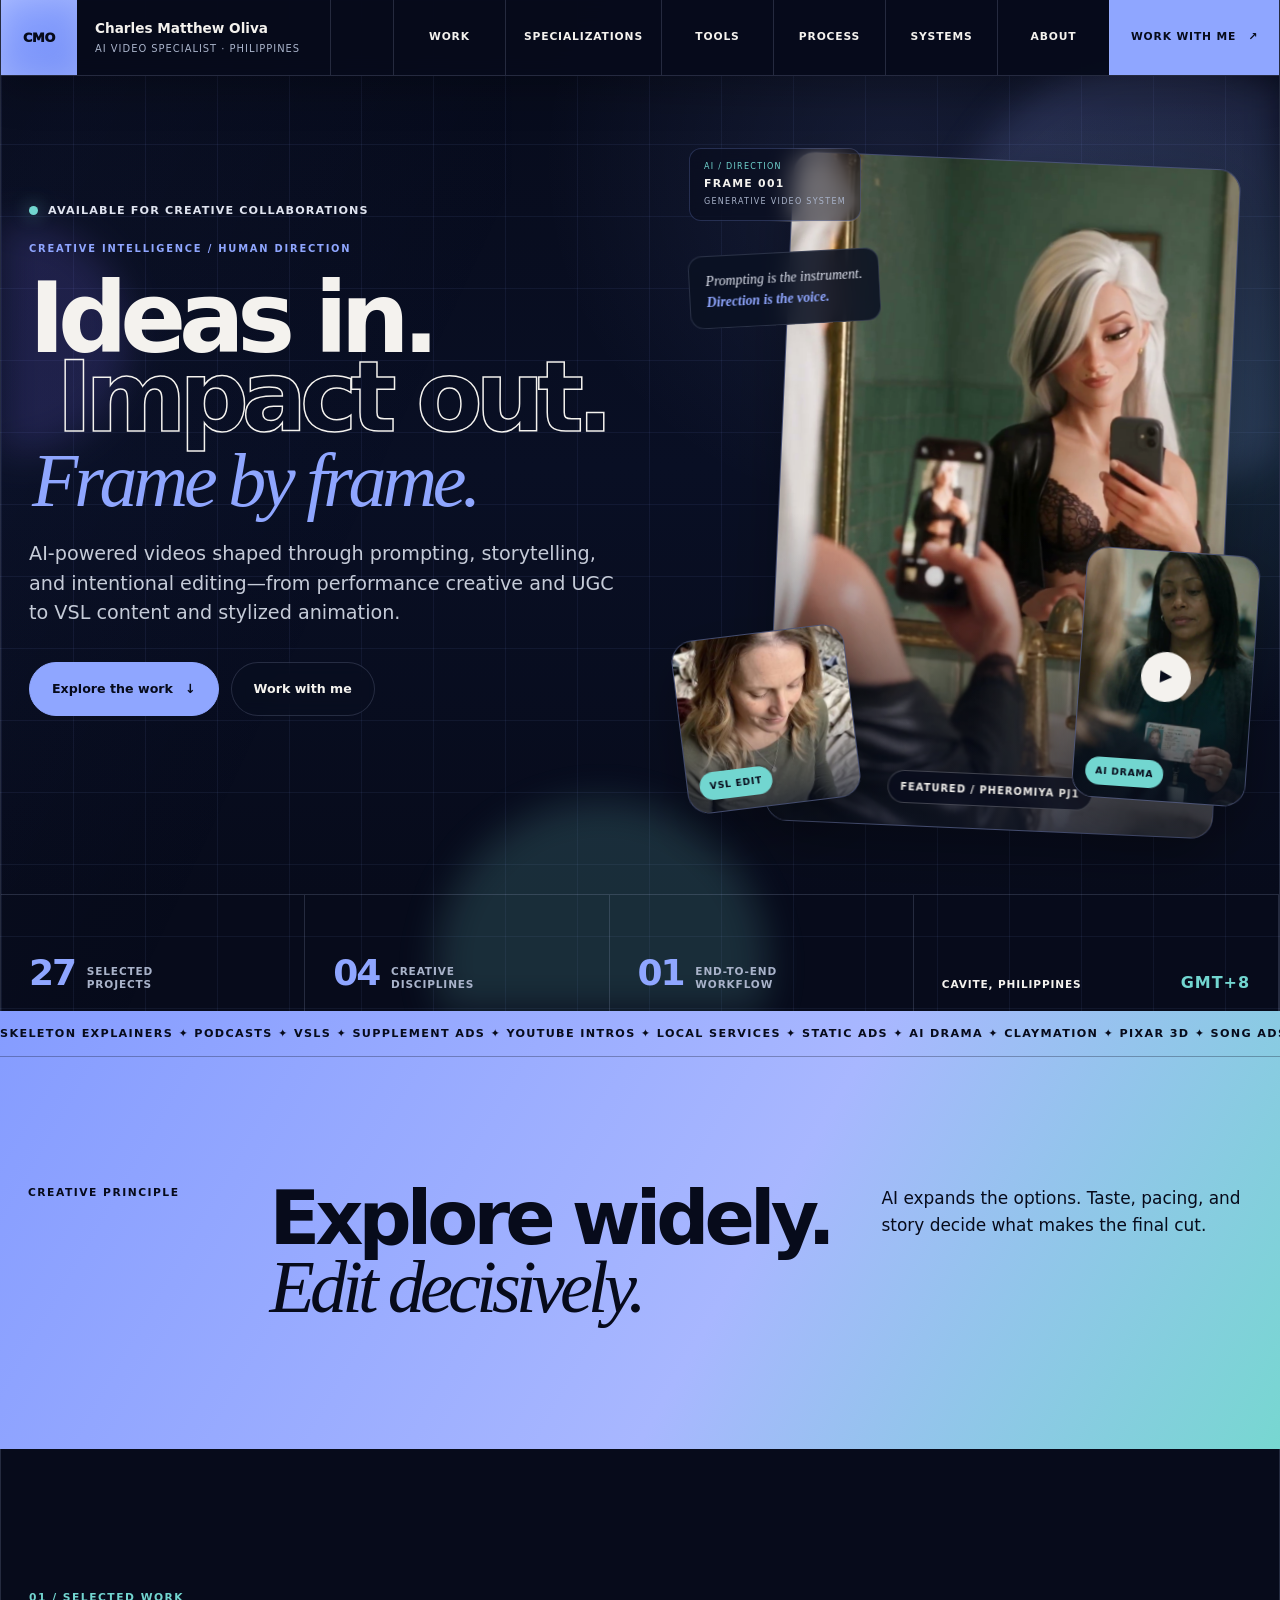
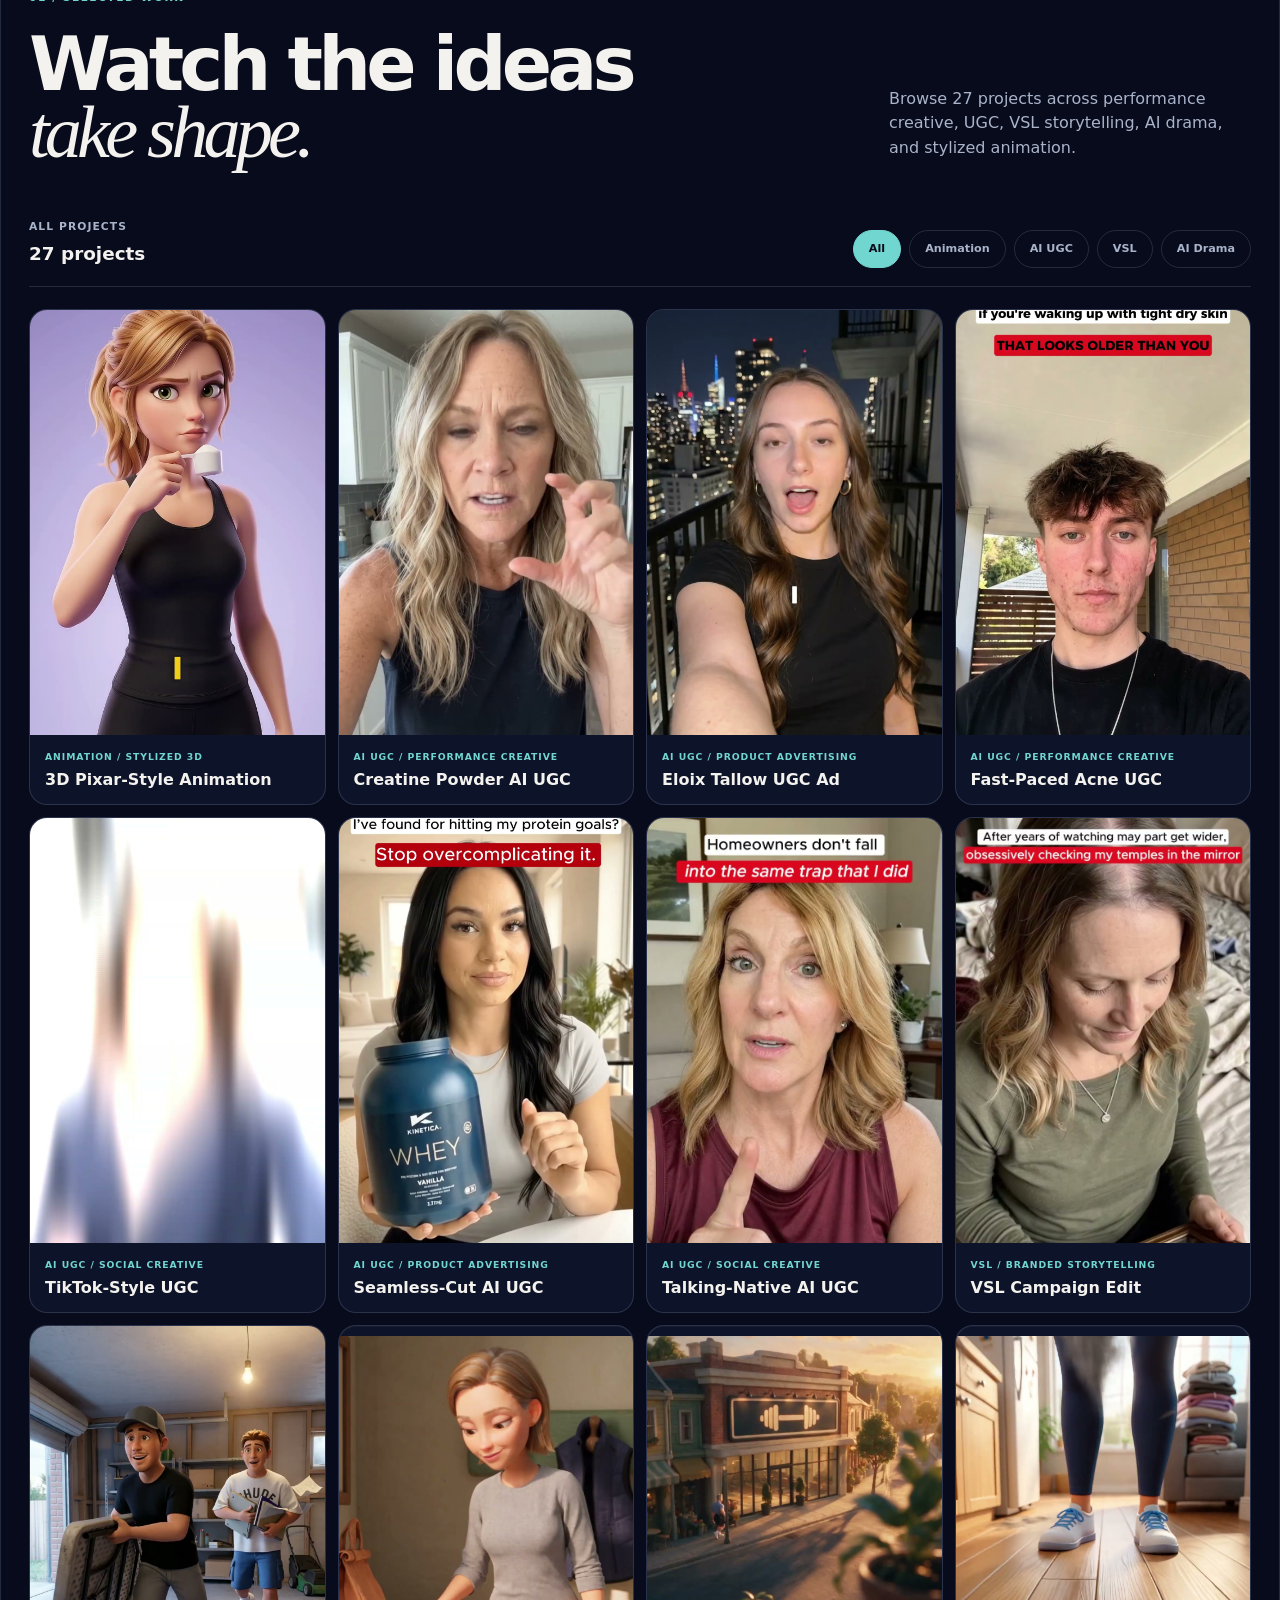
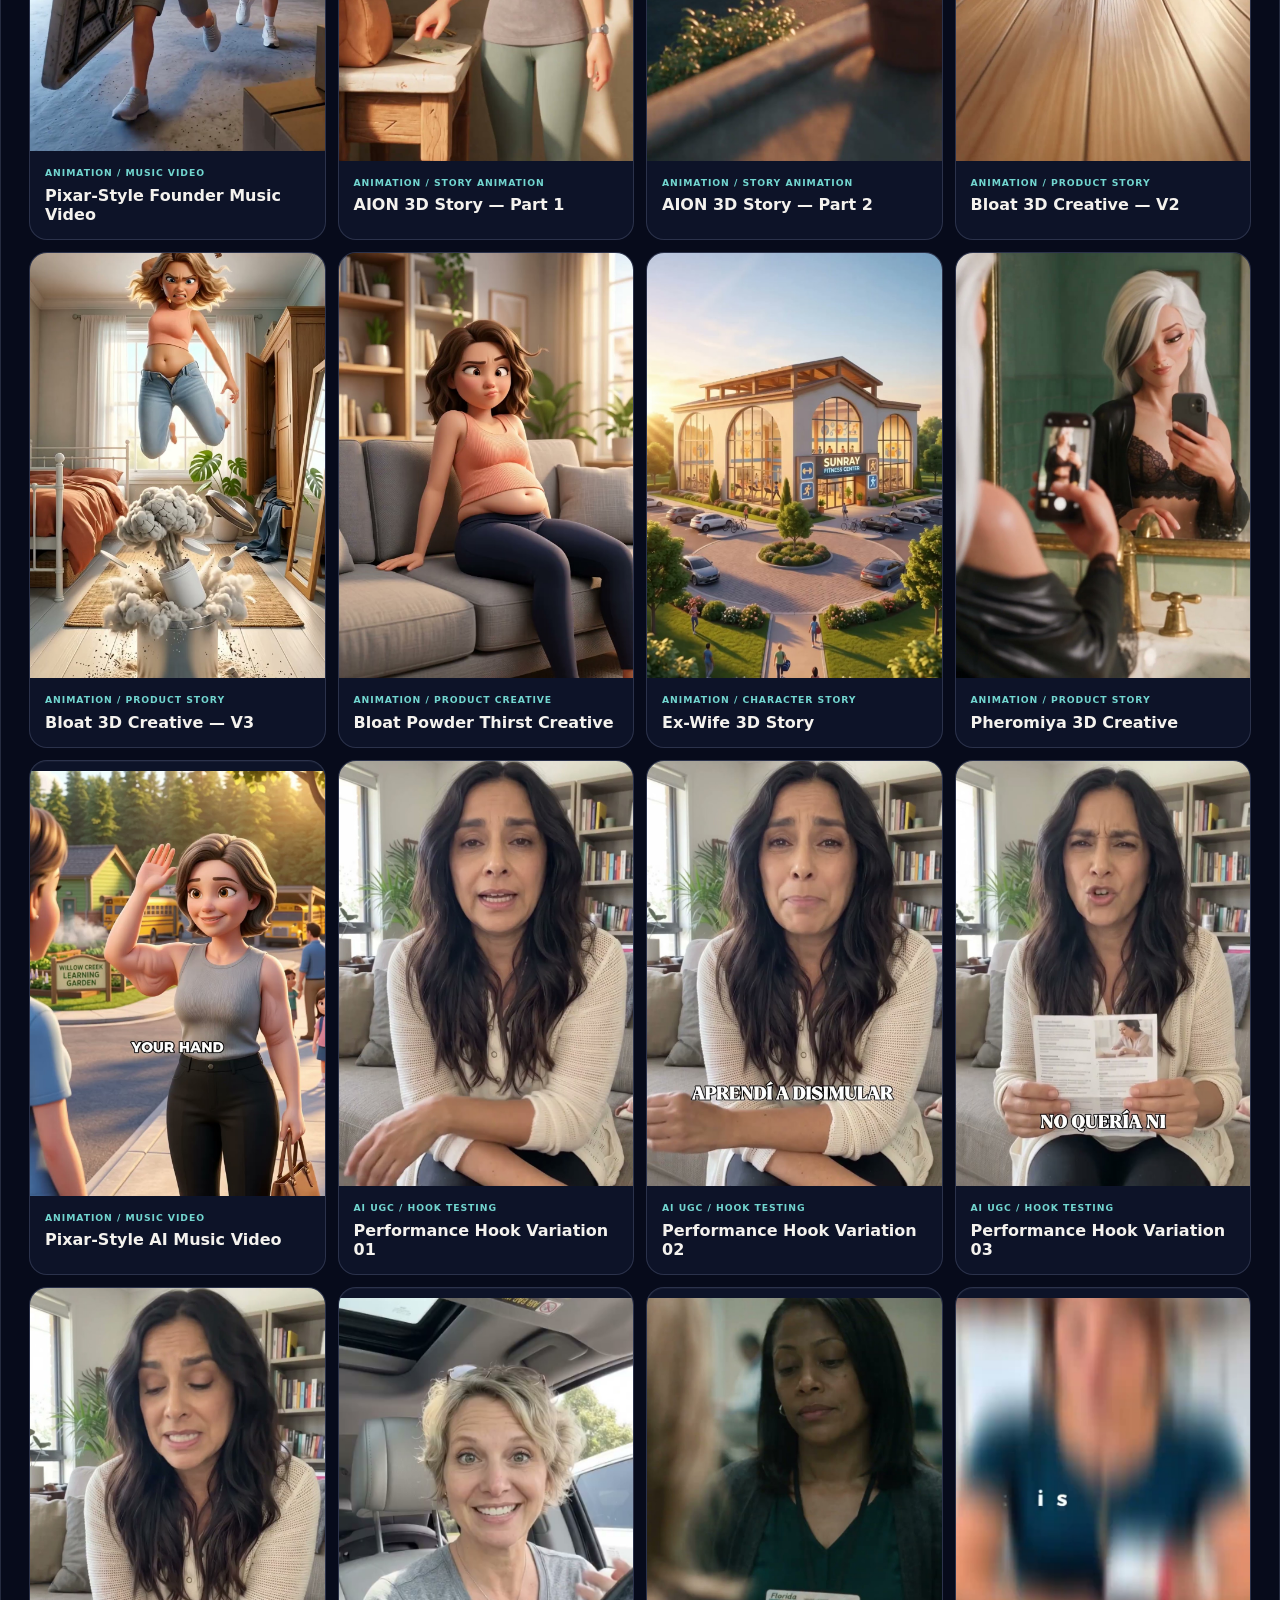
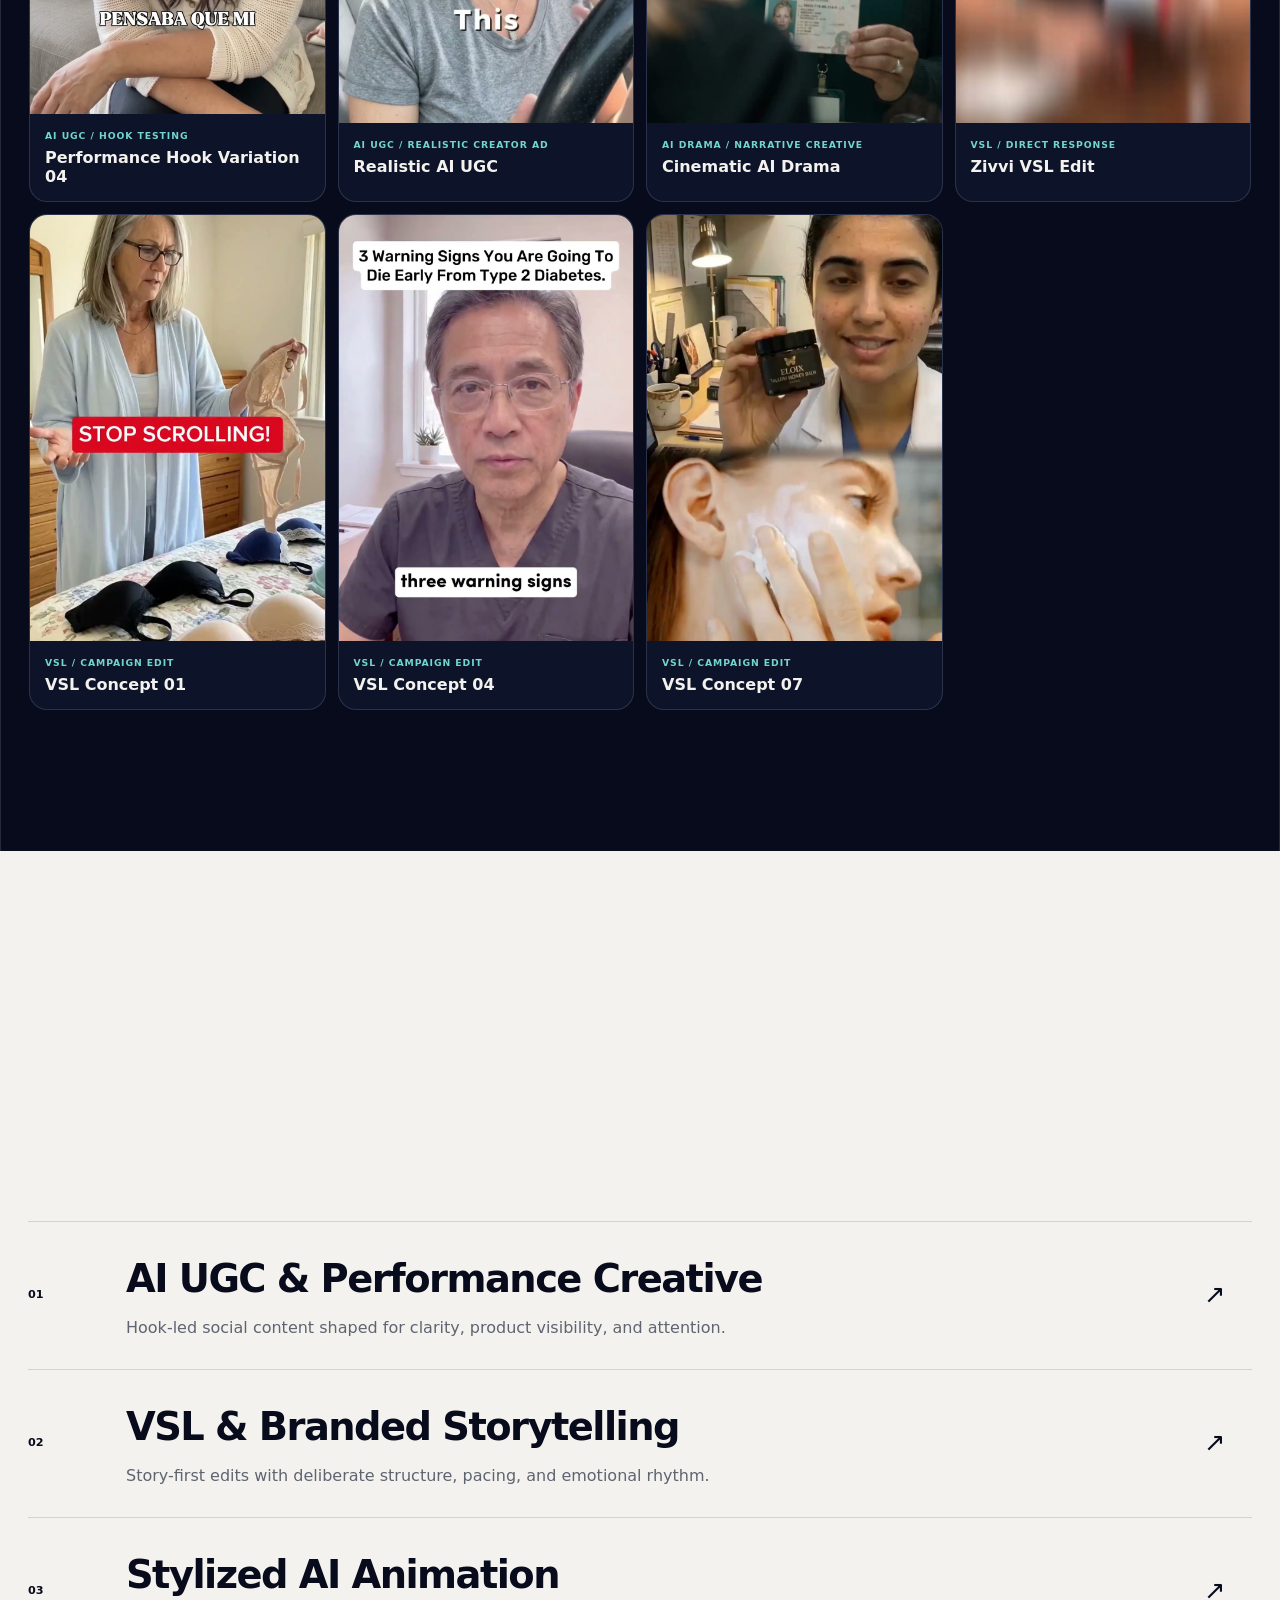
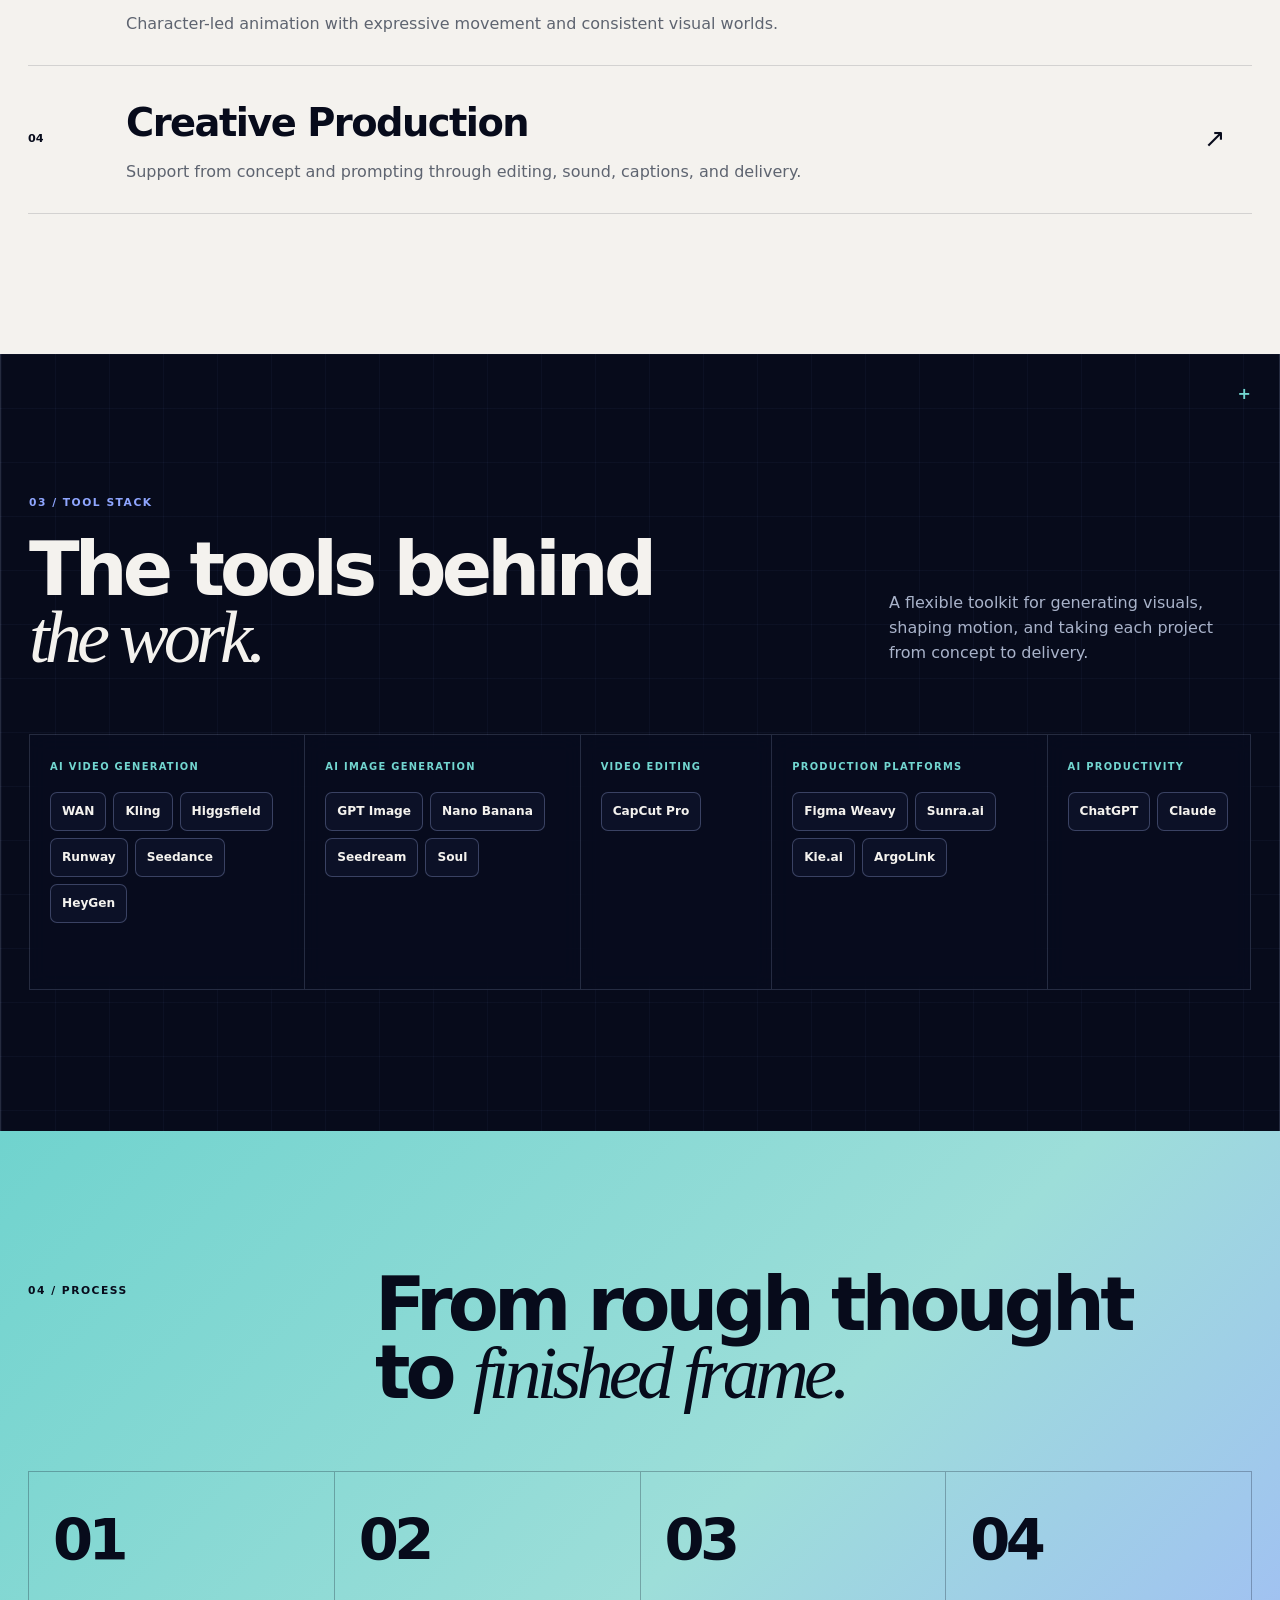
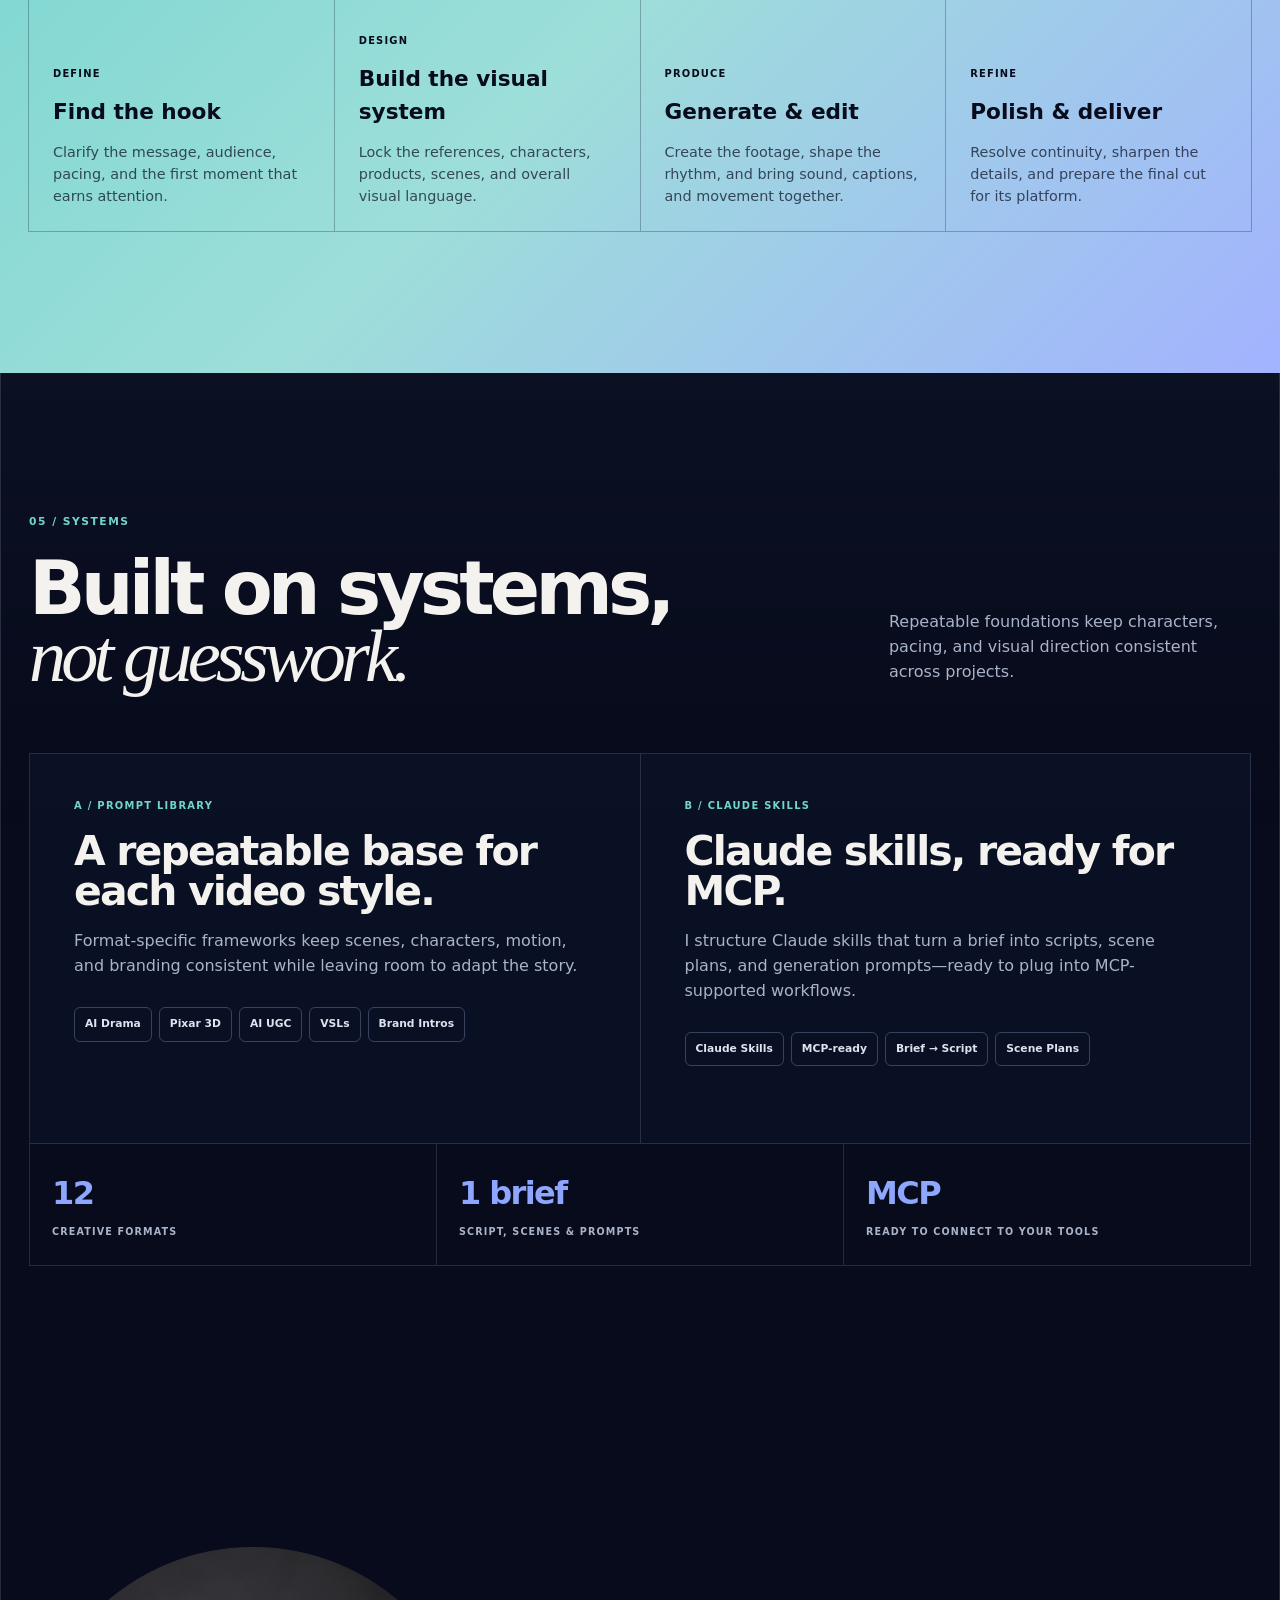
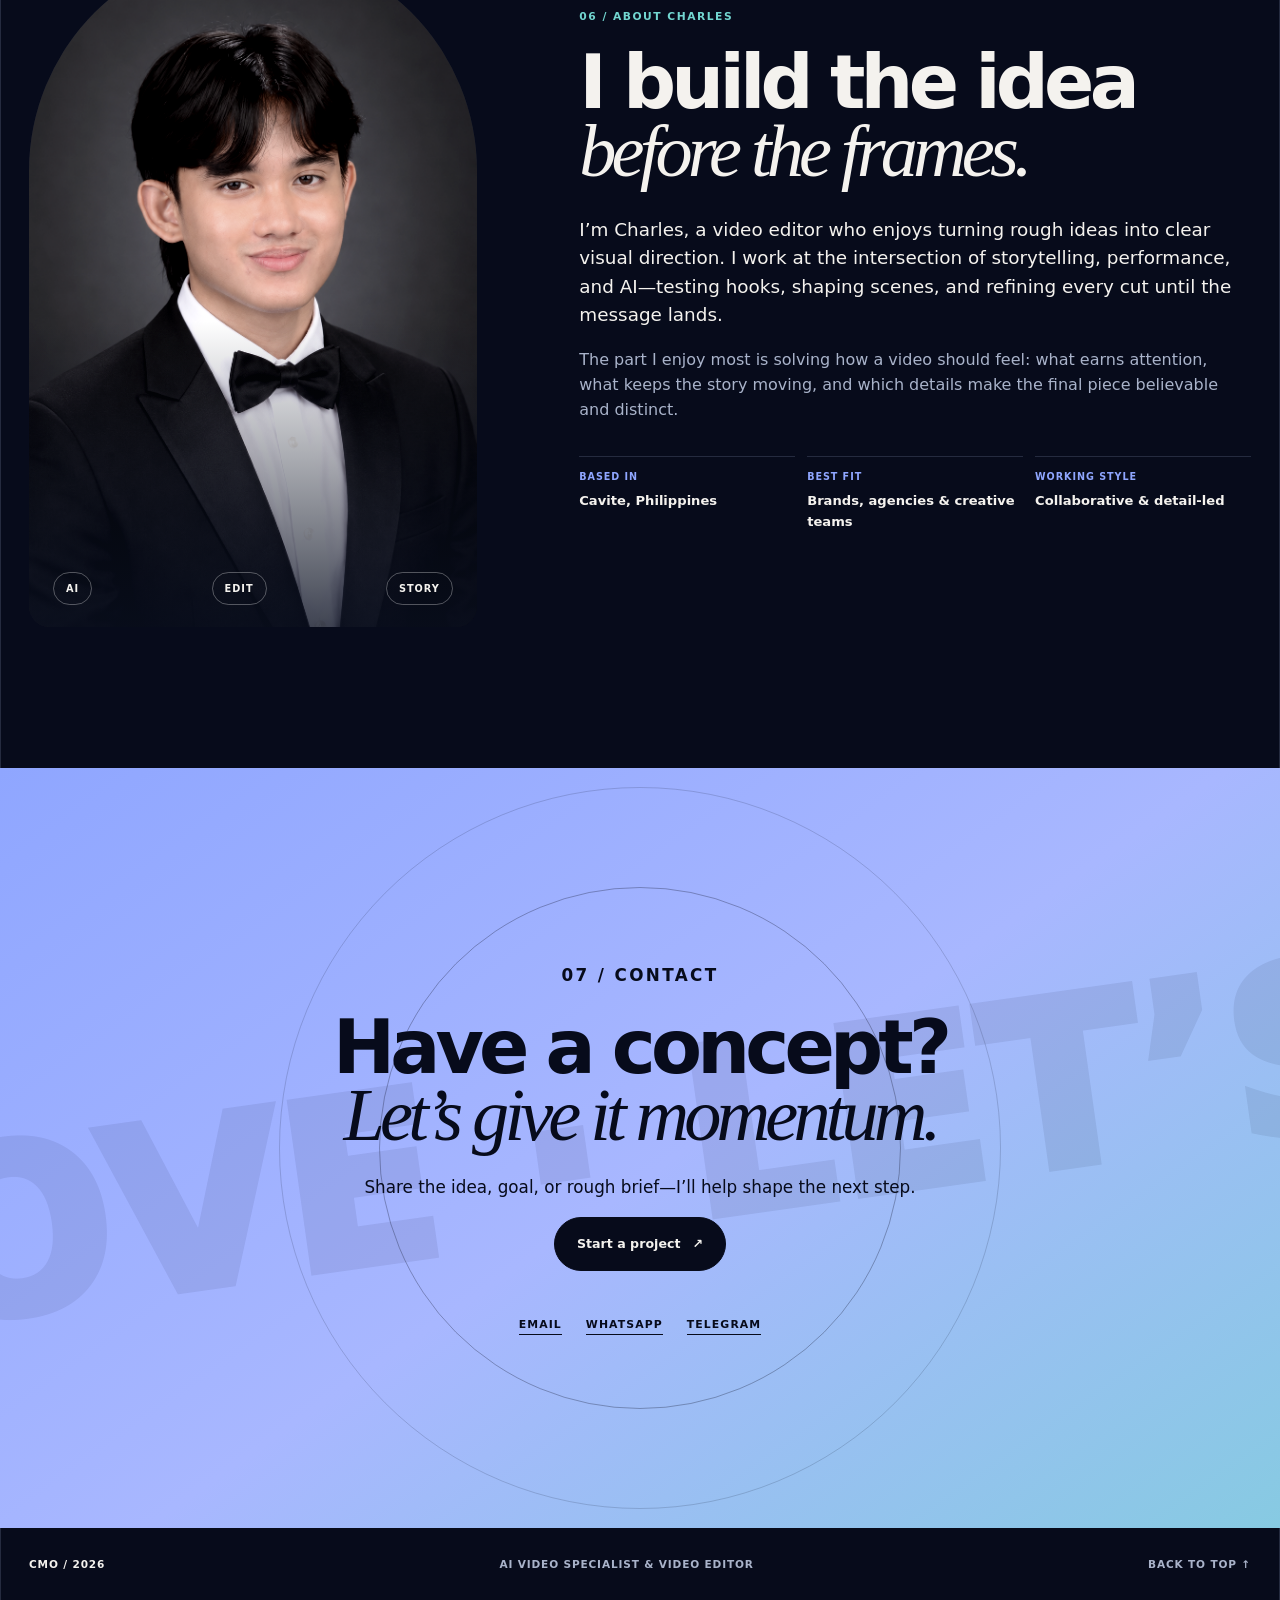
==== commit d27849ca: "Streamline portfolio content and project flow" ====
--- a/index.html
+++ b/index.html
@@ -7,7 +7,7 @@
   <meta name="theme-color" content="#070b1b">
   <title>Charles Matthew Oliva | AI Video Specialist &amp; Video Editor</title>
   <link rel="icon" type="image/svg+xml" href="data:image/svg+xml,%3Csvg xmlns='http://www.w3.org/2000/svg' viewBox='0 0 64 64'%3E%3Crect width='64' height='64' rx='16' fill='%23070b1b'/%3E%3Cpath d='M16 18h12v28H16zm17 0h15v9h-6v19h-9z' fill='%238fa6ff'/%3E%3C/svg%3E">
-  <link rel="stylesheet" href="styles.css">
+  <link rel="stylesheet" href="styles.css?v=20261111-3">
 </head>
 <body>
   <a class="skip-link" href="#main">Skip to content</a>
@@ -48,13 +48,12 @@
 
     <section class="manifesto" aria-label="Creative formats and philosophy">
       <div class="marquee format-marquee" aria-hidden="true"><span>SKELETON EXPLAINERS ✦ PODCASTS ✦ VSLS ✦ SUPPLEMENT ADS ✦ YOUTUBE INTROS ✦ LOCAL SERVICES ✦ STATIC ADS ✦ AI DRAMA ✦ CLAYMATION ✦ PIXAR 3D ✦ SONG ADS ✦ AI UGC ✦ </span><span>SKELETON EXPLAINERS ✦ PODCASTS ✦ VSLS ✦ SUPPLEMENT ADS ✦ YOUTUBE INTROS ✦ LOCAL SERVICES ✦ STATIC ADS ✦ AI DRAMA ✦ CLAYMATION ✦ PIXAR 3D ✦ SONG ADS ✦ AI UGC ✦ </span></div>
-      <div class="manifesto-inner reveal"><p class="section-label">Creative principle</p><h2>Generated fast.<br><em>Directed carefully.</em></h2><p>AI opens the door to more ideas. Editing, pacing, continuity, sound, and taste are what make those ideas feel complete.</p></div>
+      <div class="manifesto-inner reveal"><p class="section-label">Creative principle</p><h2>Explore widely.<br><em>Edit decisively.</em></h2><p>AI expands the options. Taste, pacing, and story decide what makes the final cut.</p></div>
     </section>
 
     <section class="work section" id="work" aria-labelledby="work-title">
-      <div class="section-header reveal"><div><p class="section-label">01 / Selected work</p><h2 id="work-title">Watch the ideas<br><em>take shape.</em></h2></div><p class="section-summary">A mix of performance-led UGC, branded storytelling, VSL editing, and stylized animation. Tap any project to watch.</p></div>
-      <div class="featured-grid reveal" id="featured-grid"></div>
-      <div class="archive-header reveal"><div><span>Project archive</span><strong id="project-count">08 projects</strong></div><div class="filters" id="filters" aria-label="Filter portfolio projects"></div></div>
+      <div class="section-header reveal"><div><p class="section-label">01 / Selected work</p><h2 id="work-title">Watch the ideas<br><em>take shape.</em></h2></div><p class="section-summary">Browse 27 projects across performance creative, UGC, VSL storytelling, AI drama, and stylized animation.</p></div>
+      <div class="archive-header reveal"><div><span>All projects</span><strong id="project-count">27 projects</strong></div><div class="filters" id="filters" aria-label="Filter portfolio projects"></div></div>
       <div class="work-grid" id="work-grid" aria-live="polite"></div>
     </section>
 
@@ -68,17 +67,8 @@
       </div>
     </section>
 
-    <section class="creative-stack section" id="expertise" aria-labelledby="stack-title">
-      <div class="stack-intro reveal"><p class="section-label">03 / Core expertise</p><h2 id="stack-title">From prompt to<br><em>final edit.</em></h2></div>
-      <div class="stack-grid reveal">
-        <article><span>A</span><h3>Direction</h3><ul><li>Hooks &amp; concepts</li><li>Reference planning</li><li>Shot structure</li><li>Visual storytelling</li></ul></article>
-        <article><span>B</span><h3>AI Production</h3><ul><li>Prompt development</li><li>Character continuity</li><li>Natural movement</li><li>Visual consistency</li></ul></article>
-        <article><span>C</span><h3>Post-Production</h3><ul><li>Editorial pacing</li><li>Captions &amp; compositing</li><li>Sound design</li><li>Final polish</li></ul></article>
-      </div>
-    </section>
-
     <section class="tool-stack section" id="tools" aria-labelledby="tools-title">
-      <div class="section-header reveal"><div><p class="section-label">04 / Tool stack</p><h2 id="tools-title">The tools behind<br><em>the work.</em></h2></div><p class="section-summary">A flexible toolkit for generating visuals, building motion, shaping edits, and keeping production moving from concept to delivery.</p></div>
+      <div class="section-header reveal"><div><p class="section-label">03 / Tool stack</p><h2 id="tools-title">The tools behind<br><em>the work.</em></h2></div><p class="section-summary">A flexible toolkit for generating visuals, shaping motion, and taking each project from concept to delivery.</p></div>
       <div class="tool-groups reveal">
         <article><p>AI Video Generation</p><div class="tool-chips"><span>WAN</span><span>Kling</span><span>Higgsfield</span><span>Runway</span><span>Seedance</span><span>HeyGen</span></div></article>
         <article><p>AI Image Generation</p><div class="tool-chips"><span>GPT Image</span><span>Nano Banana</span><span>Seedream</span><span>Soul</span></div></article>
@@ -89,7 +79,7 @@
     </section>
 
     <section class="process" id="process" aria-labelledby="process-title">
-      <div class="process-heading reveal"><p class="section-label">05 / Process</p><h2 id="process-title">From rough thought<br>to <em>finished frame.</em></h2></div>
+      <div class="process-heading reveal"><p class="section-label">04 / Process</p><h2 id="process-title">From rough thought<br>to <em>finished frame.</em></h2></div>
       <div class="process-track reveal">
         <article><span>01</span><div><small>Define</small><h3>Find the hook</h3><p>Clarify the message, audience, pacing, and the first moment that earns attention.</p></div></article>
         <article><span>02</span><div><small>Design</small><h3>Build the visual system</h3><p>Lock the references, characters, products, scenes, and overall visual language.</p></div></article>
@@ -99,19 +89,19 @@
     </section>
 
     <section class="systems section" id="systems" aria-labelledby="systems-title">
-      <div class="section-header reveal"><div><p class="section-label">06 / Systems</p><h2 id="systems-title">Built on systems,<br><em>not guesswork.</em></h2></div><p class="section-summary">Repeatable creative foundations make it easier to explore more ideas while keeping characters, pacing, and visual direction consistent.</p></div>
+      <div class="section-header reveal"><div><p class="section-label">05 / Systems</p><h2 id="systems-title">Built on systems,<br><em>not guesswork.</em></h2></div><p class="section-summary">Repeatable foundations keep characters, pacing, and visual direction consistent across projects.</p></div>
       <div class="systems-grid reveal">
         <article>
           <p class="system-code">A / Prompt library</p>
-          <h3>A structured prompt base for every video style.</h3>
-          <p>Each project starts with a format-specific framework for scenes, characters, visual consistency, and motion—then gets refined for the brand and the story.</p>
-          <div class="system-tags"><span>AI Drama</span><span>Claymation</span><span>Pixar 3D</span><span>Song Ads</span><span>AI UGC</span><span>Skeleton Explainers</span><span>Podcasts</span><span>VSLs</span><span>Supplement Ads</span><span>Street Interviews</span><span>Brand Intros</span><span>Local Services</span></div>
+          <h3>A repeatable base for each video style.</h3>
+          <p>Format-specific frameworks keep scenes, characters, motion, and branding consistent while leaving room to adapt the story.</p>
+          <div class="system-tags"><span>AI Drama</span><span>Pixar 3D</span><span>AI UGC</span><span>VSLs</span><span>Brand Intros</span></div>
         </article>
         <article>
           <p class="system-code">B / Claude Skills</p>
           <h3>Claude skills, ready for MCP.</h3>
-          <p>I structure repeatable Claude skills that turn a creative brief into scripts, scene plans, and generation prompts. They are designed to connect with MCP-supported tools, keeping production organized instead of rebuilding the workflow from scratch.</p>
-          <div class="system-tags"><span>Claude Skills</span><span>MCP-ready</span><span>Brief → Script</span><span>Scene Plans</span><span>Generation Prompts</span></div>
+          <p>I structure Claude skills that turn a brief into scripts, scene plans, and generation prompts—ready to plug into MCP-supported workflows.</p>
+          <div class="system-tags"><span>Claude Skills</span><span>MCP-ready</span><span>Brief → Script</span><span>Scene Plans</span></div>
         </article>
       </div>
       <div class="system-metrics reveal"><div><strong>12</strong><span>Creative formats</span></div><div><strong>1 brief</strong><span>Script, scenes &amp; prompts</span></div><div><strong>MCP</strong><span>Ready to connect to your tools</span></div></div>
@@ -119,12 +109,12 @@
 
     <section class="about section" id="about" aria-labelledby="about-title">
       <div class="about-image reveal"><img src="assets/profile/charles-matthew-oliva.png" alt="Charles Matthew Oliva in a black suit" width="943" height="1674"><div class="about-stamp"><span>AI</span><span>EDIT</span><span>STORY</span></div></div>
-      <div class="about-copy reveal"><p class="section-label">07 / About Charles</p><h2 id="about-title">Creative thinking.<br><em>AI-powered execution.</em></h2><p class="about-lead">I’m Charles Matthew Oliva, an AI Video Specialist and Video Editor focused on performance creative, branded storytelling, UGC, VSL content, and stylized animation.</p><p>I combine creative direction, AI prompting, and polished editing to turn ideas into engaging videos with strong hooks, purposeful pacing, and consistent visuals. AI is part of my complete workflow—not a shortcut—so every piece feels intentionally made.</p><div class="about-details"><div><span>Based in</span><strong>Cavite, Philippines</strong></div><div><span>Focus</span><strong>AI video &amp; editing</strong></div><div><span>Available for</span><strong>Brands, agencies &amp; teams</strong></div></div><button class="text-link" type="button" data-open-about>See how I work <span>↗</span></button></div>
+      <div class="about-copy reveal"><p class="section-label">06 / About Charles</p><h2 id="about-title">I build the idea<br><em>before the frames.</em></h2><p class="about-lead">I’m Charles, a video editor who enjoys turning rough ideas into clear visual direction. I work at the intersection of storytelling, performance, and AI—testing hooks, shaping scenes, and refining every cut until the message lands.</p><p>The part I enjoy most is solving how a video should feel: what earns attention, what keeps the story moving, and which details make the final piece believable and distinct.</p><div class="about-details"><div><span>Based in</span><strong>Cavite, Philippines</strong></div><div><span>Best fit</span><strong>Brands, agencies &amp; creative teams</strong></div><div><span>Working style</span><strong>Collaborative &amp; detail-led</strong></div></div></div>
     </section>
 
     <section class="contact" id="contact" aria-labelledby="contact-title">
       <div class="contact-signal" aria-hidden="true">LET’S MAKE IT MOVE · LET’S MAKE IT MOVE ·</div>
-      <div class="contact-inner reveal"><p class="section-label">08 / Contact</p><h2 id="contact-title">Have a concept?<br><em>Let’s give it momentum.</em></h2><p>Available for creative collaborations with brands, agencies, and production teams.</p><button class="button button-dark" type="button" data-open-contact>Start a project <span>↗</span></button><div class="contact-links"><a href="mailto:matthewoliva29@gmail.com">Email</a><a href="https://wa.me/639958960737" target="_blank" rel="noopener noreferrer">WhatsApp</a><a href="https://t.me/Mateo" target="_blank" rel="noopener noreferrer">Telegram</a></div></div>
+      <div class="contact-inner reveal"><p class="section-label">07 / Contact</p><h2 id="contact-title">Have a concept?<br><em>Let’s give it momentum.</em></h2><p>Share the idea, goal, or rough brief—I’ll help shape the next step.</p><button class="button button-dark" type="button" data-open-contact>Start a project <span>↗</span></button><div class="contact-links"><a href="mailto:matthewoliva29@gmail.com">Email</a><a href="https://wa.me/639958960737" target="_blank" rel="noopener noreferrer">WhatsApp</a><a href="https://t.me/Mateo" target="_blank" rel="noopener noreferrer">Telegram</a></div></div>
     </section>
   </main>
 
@@ -132,10 +122,8 @@
 
   <dialog class="modal video-modal" id="video-modal" aria-labelledby="video-title"><div class="modal-shell"><button class="modal-close" type="button" data-close-modal aria-label="Close video">×</button><div class="video-frame" id="video-frame"></div><div class="video-meta"><p id="video-category"></p><h2 id="video-title"></h2><p id="video-description"></p><a id="video-source" href="#" target="_blank" rel="noopener noreferrer">Open in Google Drive ↗</a></div></div></dialog>
 
-  <dialog class="modal info-modal" id="about-modal" aria-labelledby="about-modal-title"><div class="modal-shell info-shell"><button class="modal-close" type="button" data-close-modal aria-label="Close About dialog">×</button><p class="section-label">Behind the work</p><h2 id="about-modal-title">Creative decisions before creative tools.</h2><p>Every project starts with the idea: what should the audience feel, understand, or do next? From there, I shape the hook, visual direction, pacing, and continuity before bringing AI generation and post-production together.</p><p>My workflow can include script interpretation, scene planning, prompting, character consistency, animation, editing, sound design, captions, compositing, and final polish.</p><div class="tool-tags" aria-label="Creative tools and capabilities"><span>AI Prompting</span><span>Video Editing</span><span>Visual Storytelling</span><span>Sound Design</span><span>Animation</span><span>Compositing</span></div></div></dialog>
-
   <dialog class="modal contact-modal" id="contact-modal" aria-labelledby="contact-modal-title"><div class="modal-shell contact-shell"><button class="modal-close" type="button" data-close-modal aria-label="Close contact form">×</button><p class="section-label">Start a conversation</p><h2 id="contact-modal-title">Tell me what you’re building.</h2><form action="https://formsubmit.co/matthewoliva29@gmail.com" method="POST" id="contact-form"><input type="hidden" name="_subject" value="New portfolio inquiry"><input type="hidden" name="_template" value="table"><input type="hidden" name="_captcha" value="false"><input type="hidden" name="_next" id="form-next" value=""><div class="form-grid"><label><span>Name</span><input type="text" name="name" autocomplete="name" required></label><label><span>Email</span><input type="email" name="email" autocomplete="email" required></label></div><div class="form-grid"><label><span>Company / Brand</span><input type="text" name="company" autocomplete="organization"></label><label><span>Project type</span><select name="project_type" required><option value="" selected disabled>Select one</option><option>AI UGC / Performance Ad</option><option>VSL / Branded Story</option><option>Stylized Animation</option><option>Creative Production</option><option>Other</option></select></label></div><label><span>Message</span><textarea name="message" rows="5" required placeholder="A short brief, timeline, and what you need..."></textarea></label><button class="button button-coral" type="submit">Send project details <span>↗</span></button><p class="form-note">The first submission may trigger a one-time FormSubmit activation email.</p></form></div></dialog>
 
-  <script src="portfolio-data.js"></script><script src="featured-data.js"></script><script src="script.js"></script>
+  <script src="portfolio-data.js?v=20261111-3"></script><script src="script.js?v=20261111-3"></script>
 </body>
 </html>
--- a/styles.css
+++ b/styles.css
@@ -112,8 +112,8 @@
 @keyframes marquee { to { transform: translateX(-50%); } }
 .manifesto-inner { max-width: var(--max); margin: 0 auto; padding: clamp(84px, 10vw, 140px) 28px; display: grid; grid-template-columns: .35fr 1fr .65fr; gap: 42px; align-items: start; }
 .section-label { margin: 0; font-size: .67rem; font-weight: 900; letter-spacing: .14em; text-transform: uppercase; }
-.manifesto h2, .section-header h2, .stack-intro h2, .process-heading h2, .about-copy h2, .contact h2 { margin: 0; font-size: clamp(3rem, 5.8vw, 6.7rem); line-height: .91; letter-spacing: -.065em; }
-.manifesto h2 em, .section-header h2 em, .stack-intro h2 em, .process-heading h2 em, .about-copy h2 em, .contact h2 em { font-style: italic; }
+.manifesto h2, .section-header h2, .process-heading h2, .about-copy h2, .contact h2 { margin: 0; font-size: clamp(3rem, 5.8vw, 6.7rem); line-height: .91; letter-spacing: -.065em; }
+.manifesto h2 em, .section-header h2 em, .process-heading h2 em, .about-copy h2 em, .contact h2 em { font-style: italic; }
 .manifesto-inner > p:last-child { max-width: 420px; font-size: 1.06rem; }
 
 .section { max-width: var(--max); margin: 0 auto; padding: clamp(90px, 11vw, 155px) 28px; }
@@ -122,19 +122,7 @@
 .section-summary { margin-bottom: 6px; color: var(--muted); font-size: 1rem; }
 
 .work { max-width: var(--max); border-inline: 1px solid var(--line); }
-.featured-grid { display: grid; grid-template-columns: 1.2fr .8fr; grid-template-rows: repeat(2, minmax(260px, 1fr)); gap: 14px; }
-.featured-card { position: relative; min-height: 300px; overflow: hidden; border: 1px solid var(--line); border-radius: var(--radius); background: rgba(16,23,45,.72); box-shadow: inset 0 1px 0 rgba(255,255,255,.04); cursor: pointer; }
-.featured-card:hover { border-color: rgba(143,166,255,.6); box-shadow: 0 20px 55px rgba(0,0,0,.22), 0 0 32px rgba(143,166,255,.1); }
-.featured-card:first-child { grid-row: 1 / 3; min-height: 650px; }
-.featured-card img { width: 100%; height: 100%; object-fit: cover; transition: transform .6s cubic-bezier(.2,.7,.2,1), filter .3s; }
-.featured-card::after { content: ""; position: absolute; inset: 0; background: linear-gradient(to top, rgba(10,16,33,.95), rgba(10,16,33,.04) 68%); }
-.featured-card:hover img { transform: scale(1.04); filter: saturate(1.12); }
-.featured-card-content { position: absolute; z-index: 2; inset: auto 22px 20px; }
-.featured-card-content small { color: var(--sky); font-size: .61rem; font-weight: 850; letter-spacing: .12em; text-transform: uppercase; }
-.featured-card h3 { margin: 8px 0 6px; font-size: clamp(1.5rem, 2.6vw, 2.8rem); line-height: 1; letter-spacing: -.04em; }
-.featured-card p { max-width: 540px; margin-bottom: 0; color: #b9c1d0; font-size: .88rem; }
-.featured-card-play { position: absolute; z-index: 3; right: 18px; top: 18px; display: grid; place-items: center; width: 52px; height: 52px; border: 1px solid rgba(255,255,255,.35); border-radius: 50%; background: rgba(10,16,33,.42); backdrop-filter: blur(8px); }
-.archive-header { display: flex; align-items: end; justify-content: space-between; gap: 30px; margin-top: 90px; padding-bottom: 18px; border-bottom: 1px solid var(--line); }
+.archive-header { display: flex; align-items: end; justify-content: space-between; gap: 30px; margin-top: 10px; padding-bottom: 18px; border-bottom: 1px solid var(--line); }
 .archive-header > div:first-child { display: grid; gap: 4px; }
 .archive-header span { color: var(--muted); font-size: .67rem; font-weight: 800; letter-spacing: .1em; text-transform: uppercase; }
 .archive-header strong { font-size: 1.15rem; }
@@ -166,16 +154,6 @@
 .specialization-list p { max-width: 680px; margin: 0; color: #5e6470; }
 .specialization-list article:hover p { color: rgba(10,16,33,.74); }
 .specialization-list b { font-size: 1.6rem; font-weight: 400; }
-
-.creative-stack { display: grid; grid-template-columns: .72fr 1.28fr; gap: clamp(50px, 8vw, 120px); border-inline: 1px solid var(--line); }
-.stack-intro { position: sticky; top: 120px; align-self: start; }
-.stack-intro .section-label { margin-bottom: 24px; color: var(--sky); }
-.stack-grid { display: grid; gap: 12px; }
-.stack-grid article { min-height: 270px; padding: 26px; border: 1px solid var(--line); border-radius: var(--radius); background: linear-gradient(135deg, rgba(255,255,255,.055), rgba(255,255,255,.015)); }
-.stack-grid article > span { color: var(--coral); font-family: Georgia, serif; font-size: 2rem; font-style: italic; }
-.stack-grid h3 { margin: 50px 0 18px; font-size: 1.75rem; }
-.stack-grid ul { display: grid; grid-template-columns: 1fr 1fr; gap: 8px 20px; margin: 0; padding: 0; list-style: none; color: var(--muted); font-size: .88rem; }
-.stack-grid li::before { content: "+"; margin-right: 8px; color: var(--sky); }
 
 .tool-stack { position: relative; border-inline: 1px solid var(--line); background-image: linear-gradient(rgba(143,166,255,.045) 1px, transparent 1px), linear-gradient(90deg, rgba(143,166,255,.045) 1px, transparent 1px); background-size: 54px 54px; }
 .tool-stack::before { content: "+"; position: absolute; right: 28px; top: 28px; color: var(--sky); font-weight: 900; }
@@ -312,13 +290,9 @@
   .hero-metrics { grid-template-columns: 1fr 1fr; }
   .manifesto-inner, .section-header, .process-heading { grid-template-columns: 1fr; }
   .manifesto-inner { gap: 28px; }
-  .featured-grid { grid-template-columns: 1fr; grid-template-rows: auto; }
-  .featured-card:first-child { grid-row: auto; }
-  .featured-card, .featured-card:first-child { min-height: 500px; }
   .archive-header { display: grid; }
   .filters { justify-content: flex-start; }
-  .creative-stack, .about { grid-template-columns: 1fr; }
-  .stack-intro { position: static; }
+  .about { grid-template-columns: 1fr; }
   .tool-groups { grid-template-columns: 1fr 1fr; }
   .systems-grid { grid-template-columns: 1fr; }
   .about-image { min-height: 720px; width: min(100%, 560px); justify-self: center; }
@@ -336,15 +310,13 @@
   .hero-metrics > div { min-height: 100px; padding: 16px 18px; }
   .hero-metrics strong { font-size: 1.75rem; }
   .manifesto-inner, .section, .specializations, .process { padding-left: 18px; padding-right: 18px; }
-  .manifesto h2, .section-header h2, .stack-intro h2, .process-heading h2, .about-copy h2, .contact h2 { font-size: clamp(2.8rem, 14vw, 4.7rem); }
-  .featured-card, .featured-card:first-child { min-height: 440px; }
+  .manifesto h2, .section-header h2, .process-heading h2, .about-copy h2, .contact h2 { font-size: clamp(2.8rem, 14vw, 4.7rem); }
   .work-grid { grid-template-columns: 1fr 1fr; gap: 9px; }
   .work-card-copy { padding: 11px; }
   .work-card-copy h3 { font-size: .88rem; }
   .specialization-list article { grid-template-columns: 44px 1fr; gap: 14px; min-height: 165px; }
   .specialization-list article > b { display: none; }
   .specialization-list h3 { font-size: 1.35rem; }
-  .stack-grid ul { grid-template-columns: 1fr; }
   .tool-groups { grid-template-columns: 1fr; }
   .tool-groups article { min-height: auto; }
   .systems-grid article { min-height: auto; }
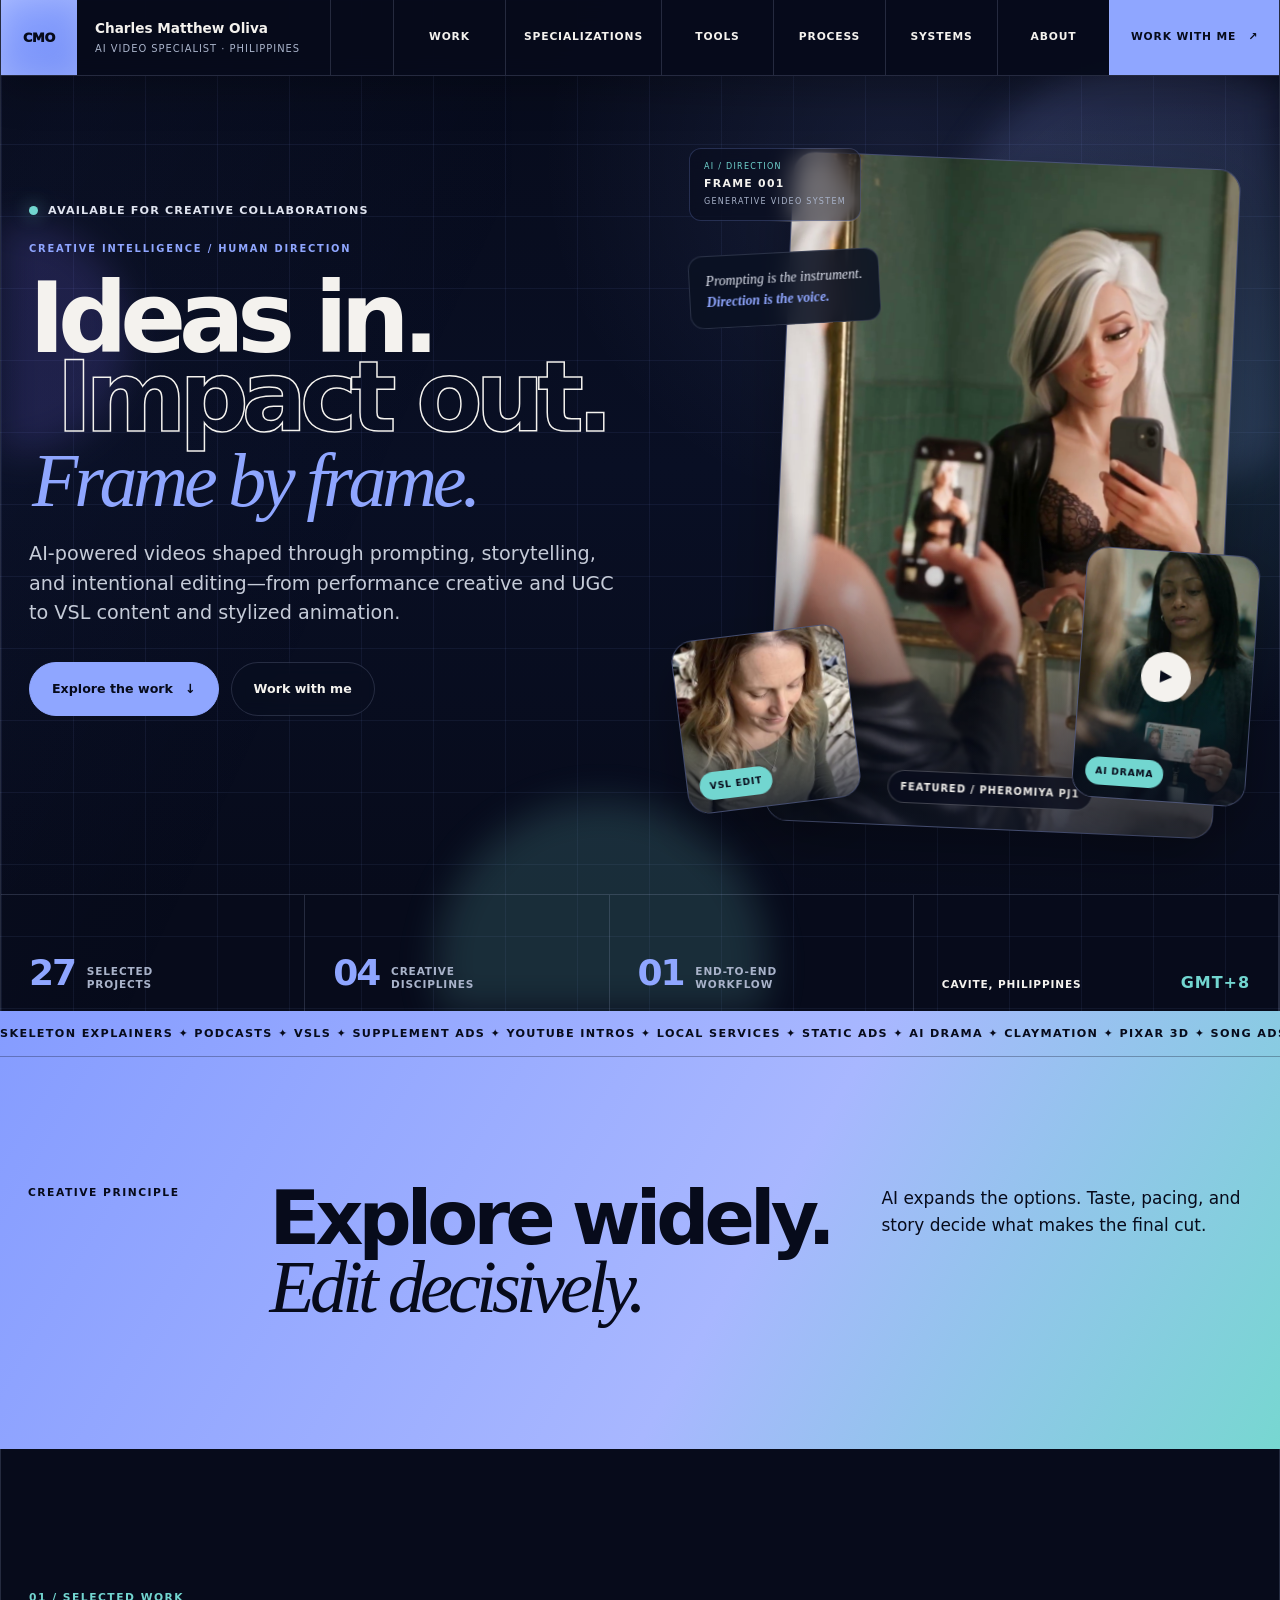
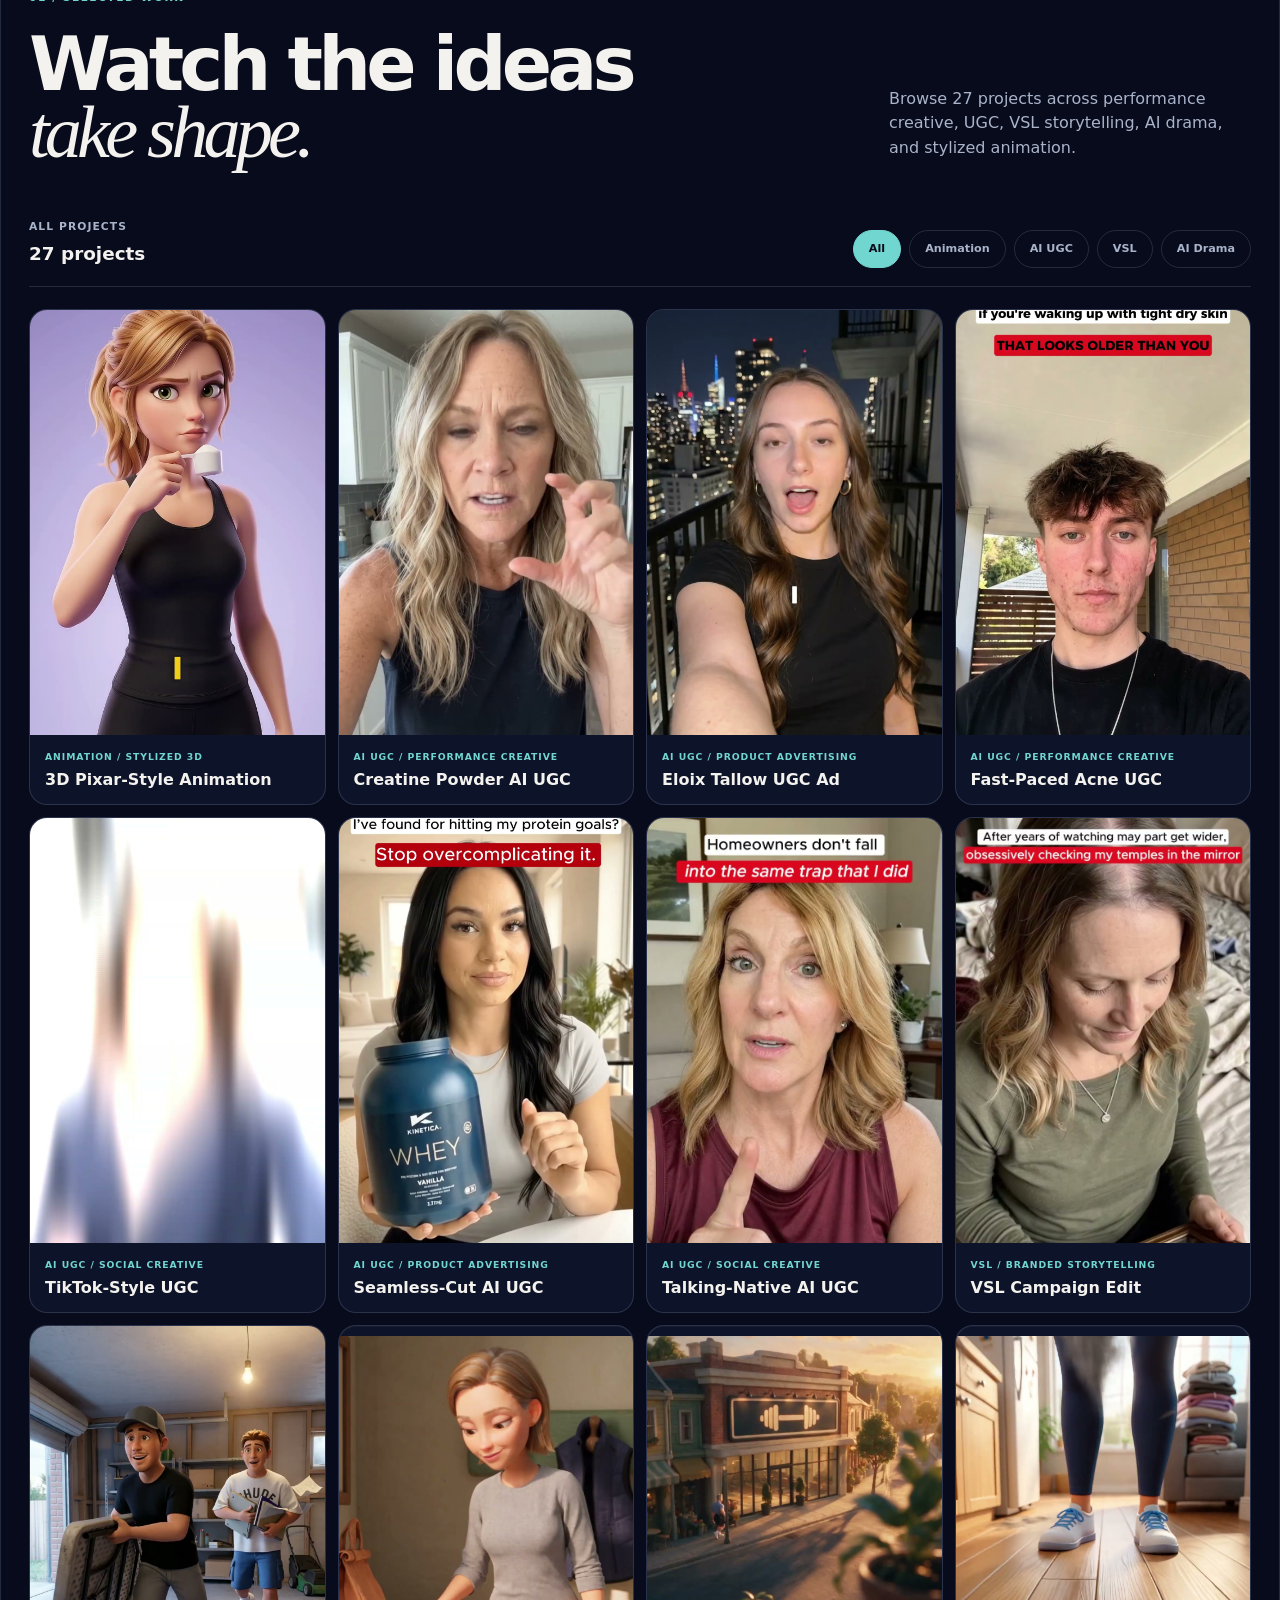
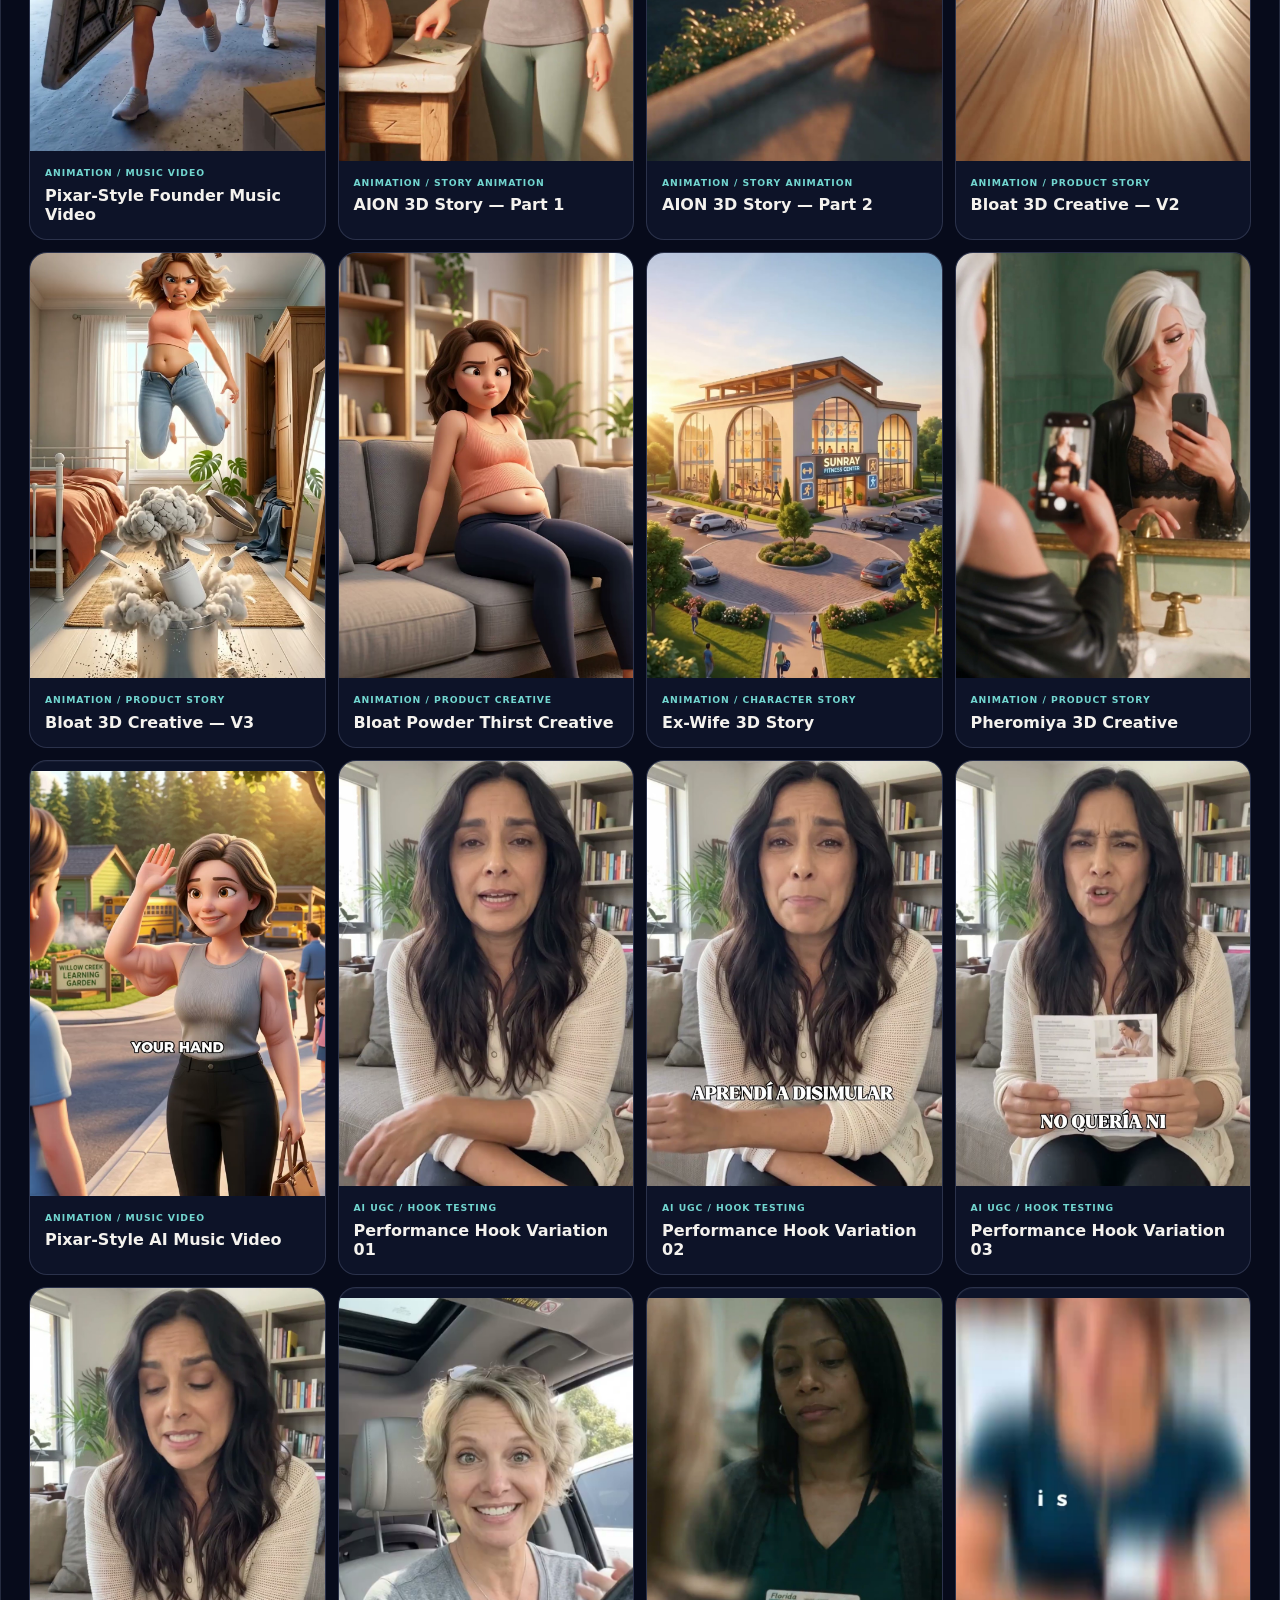
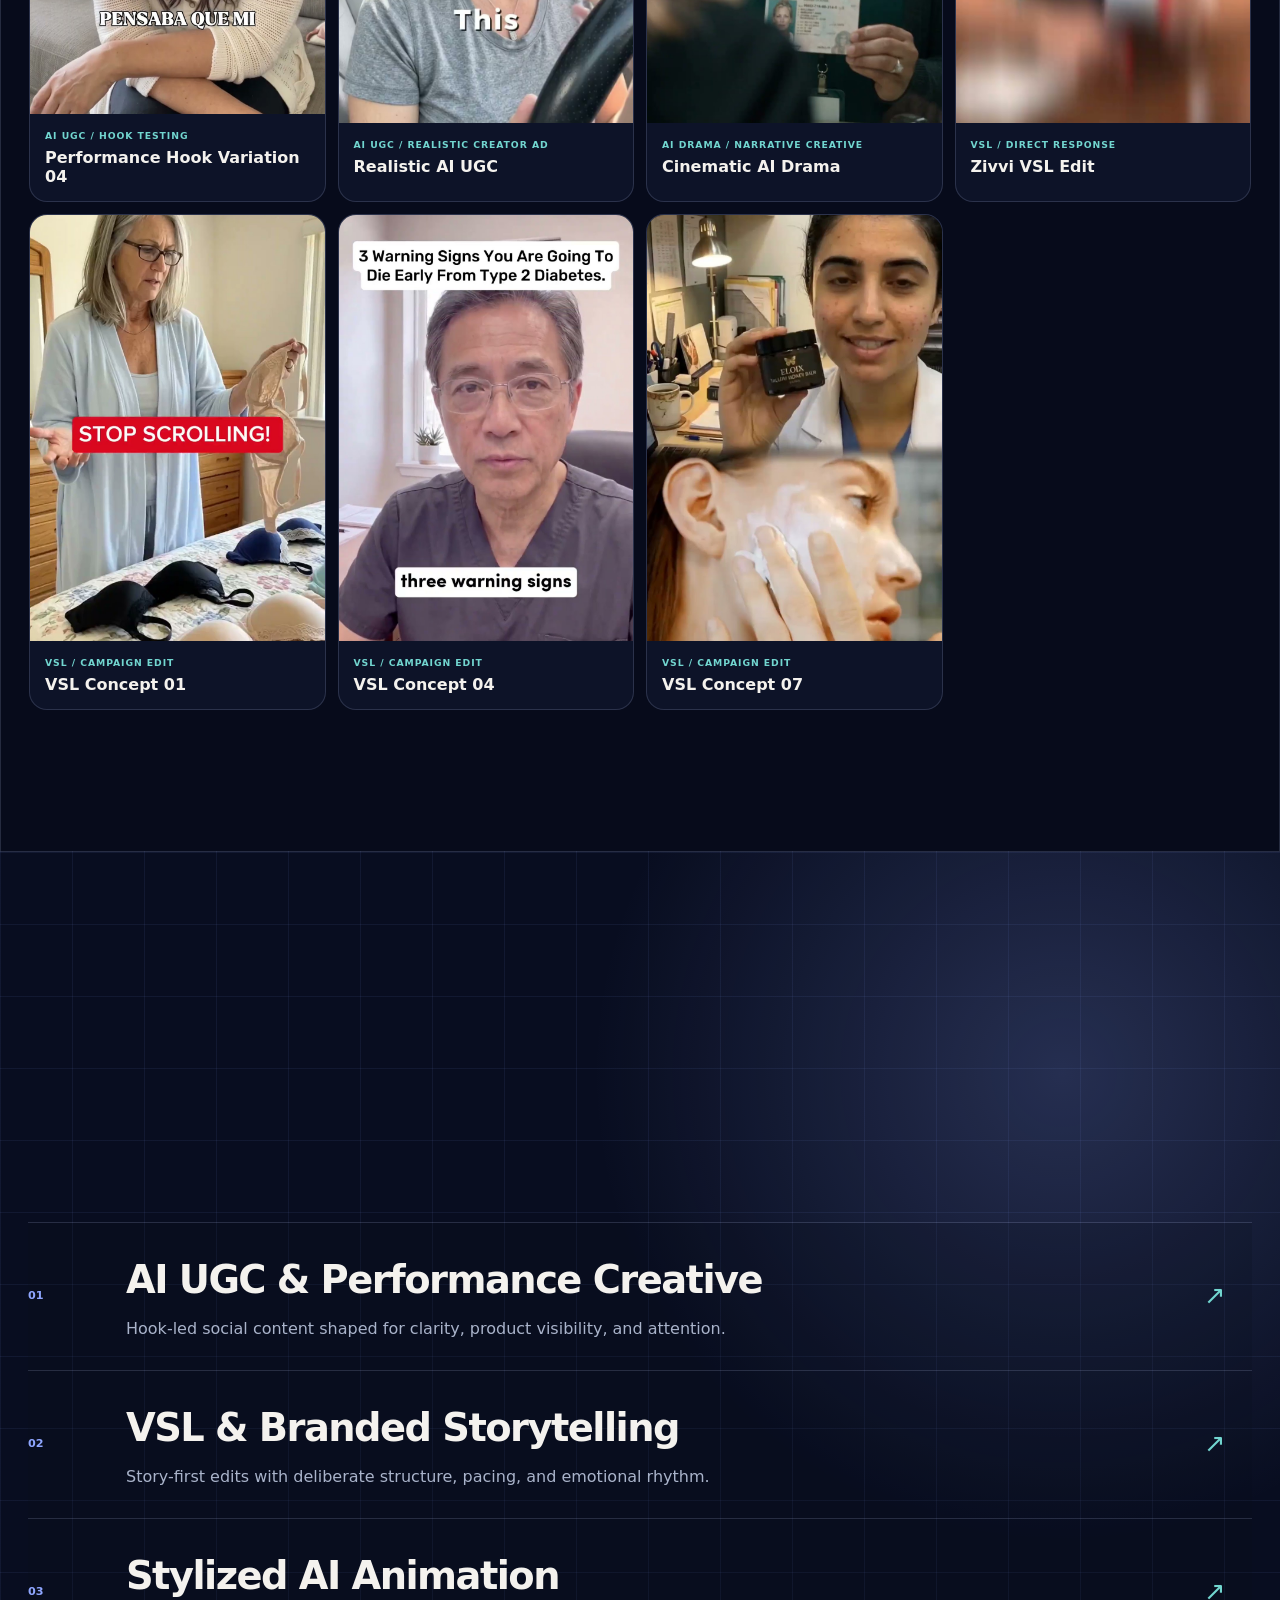
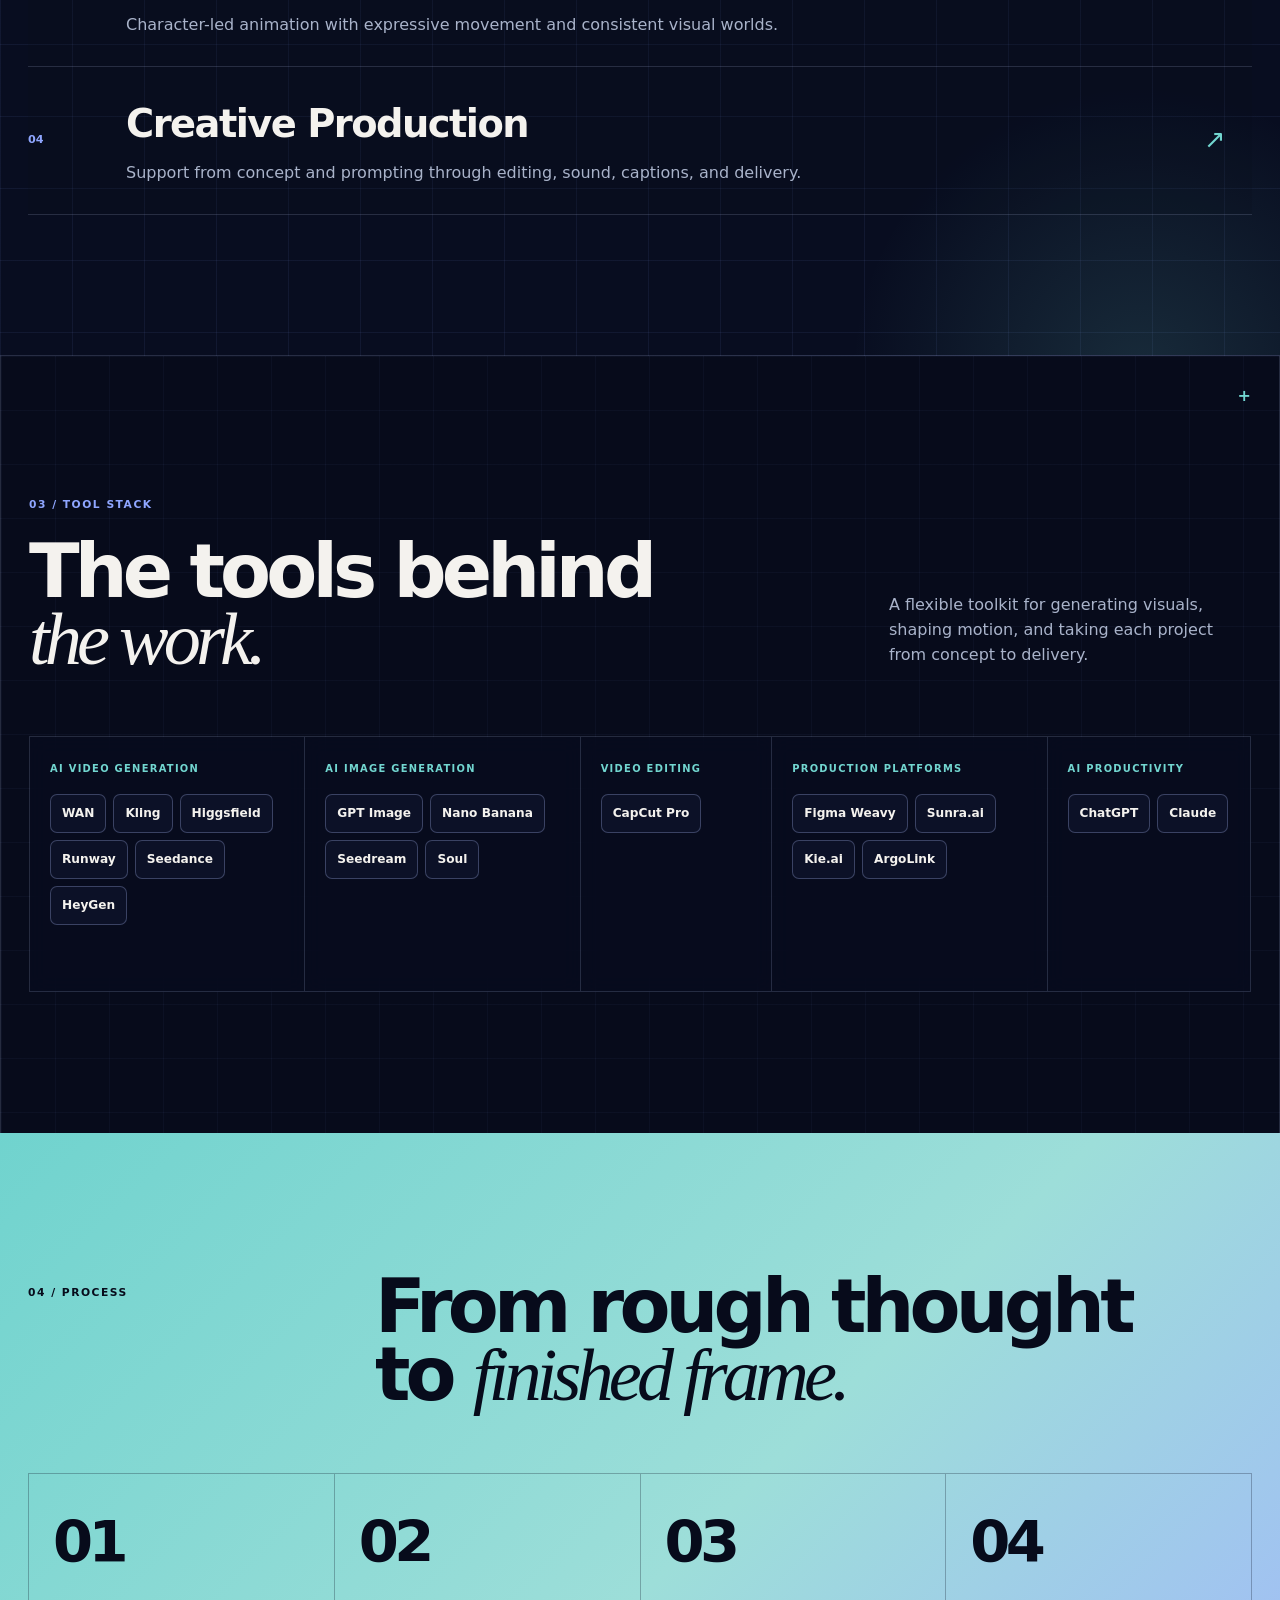
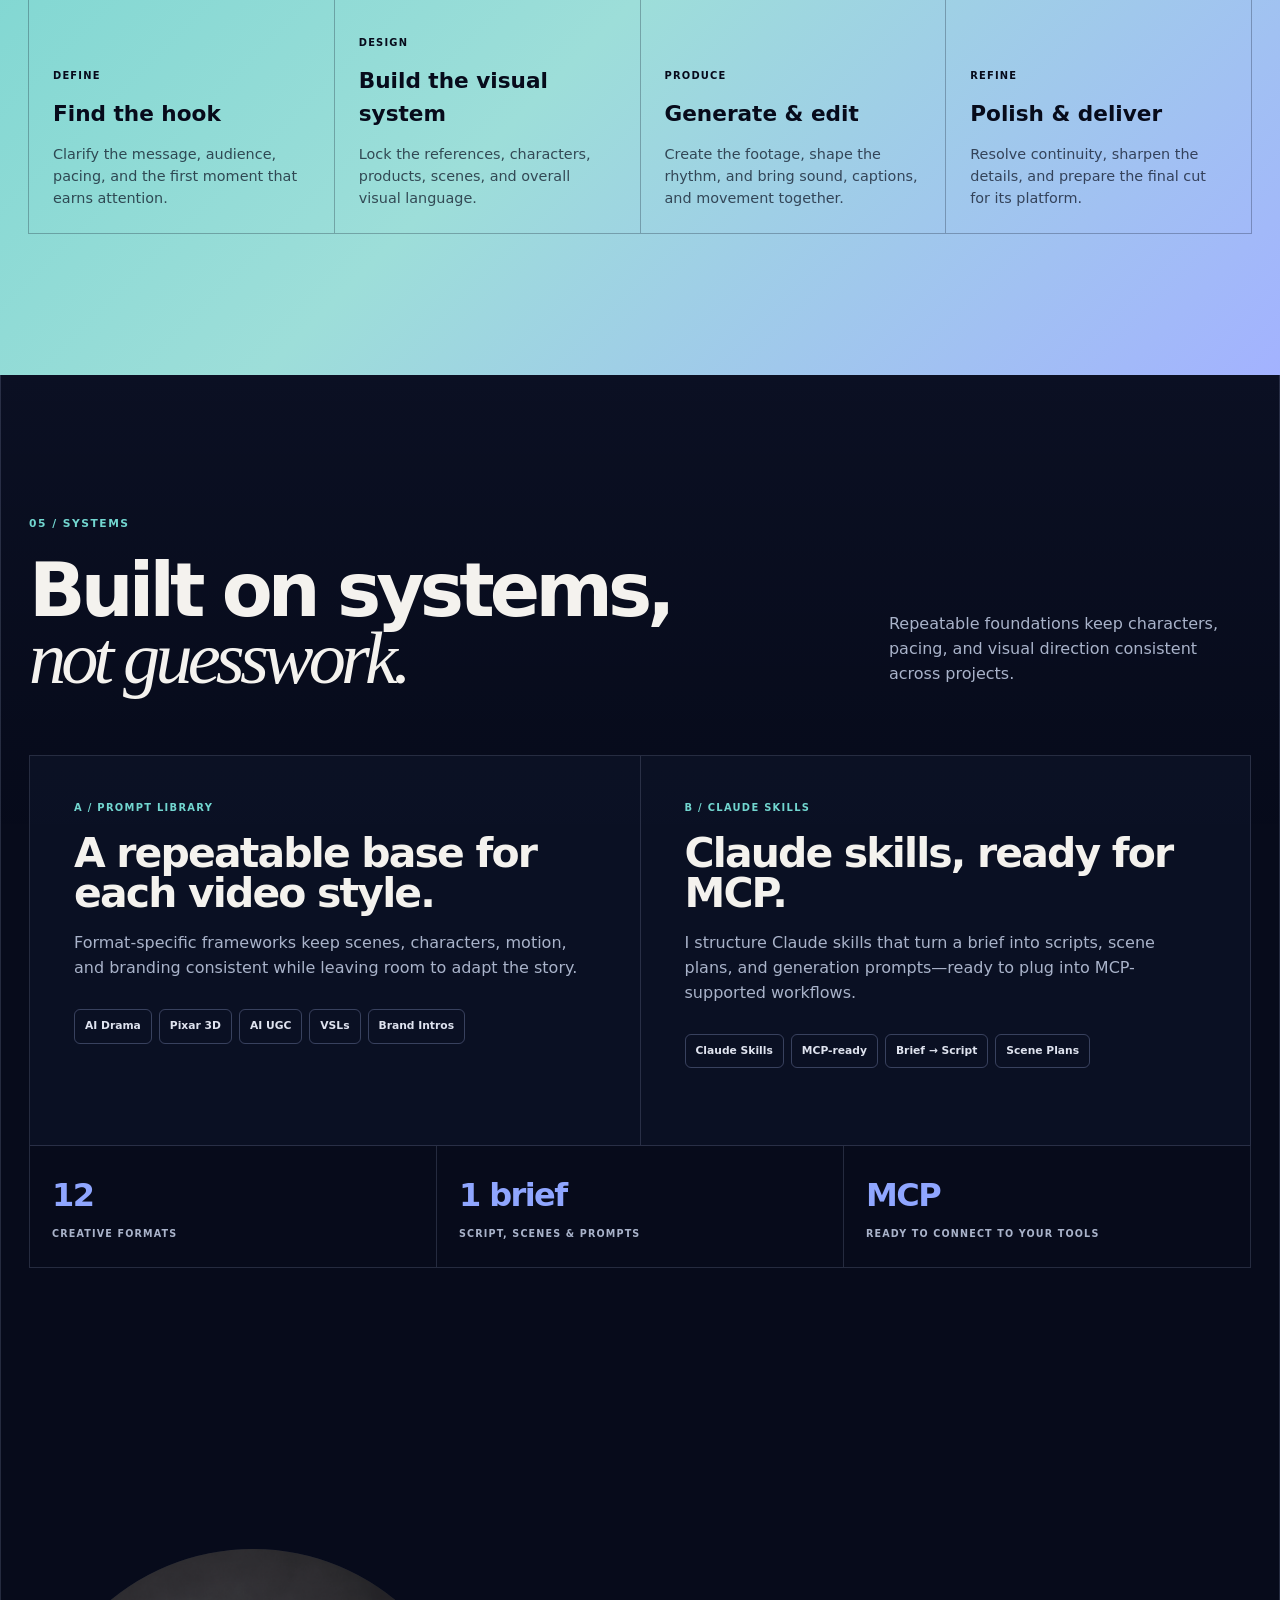
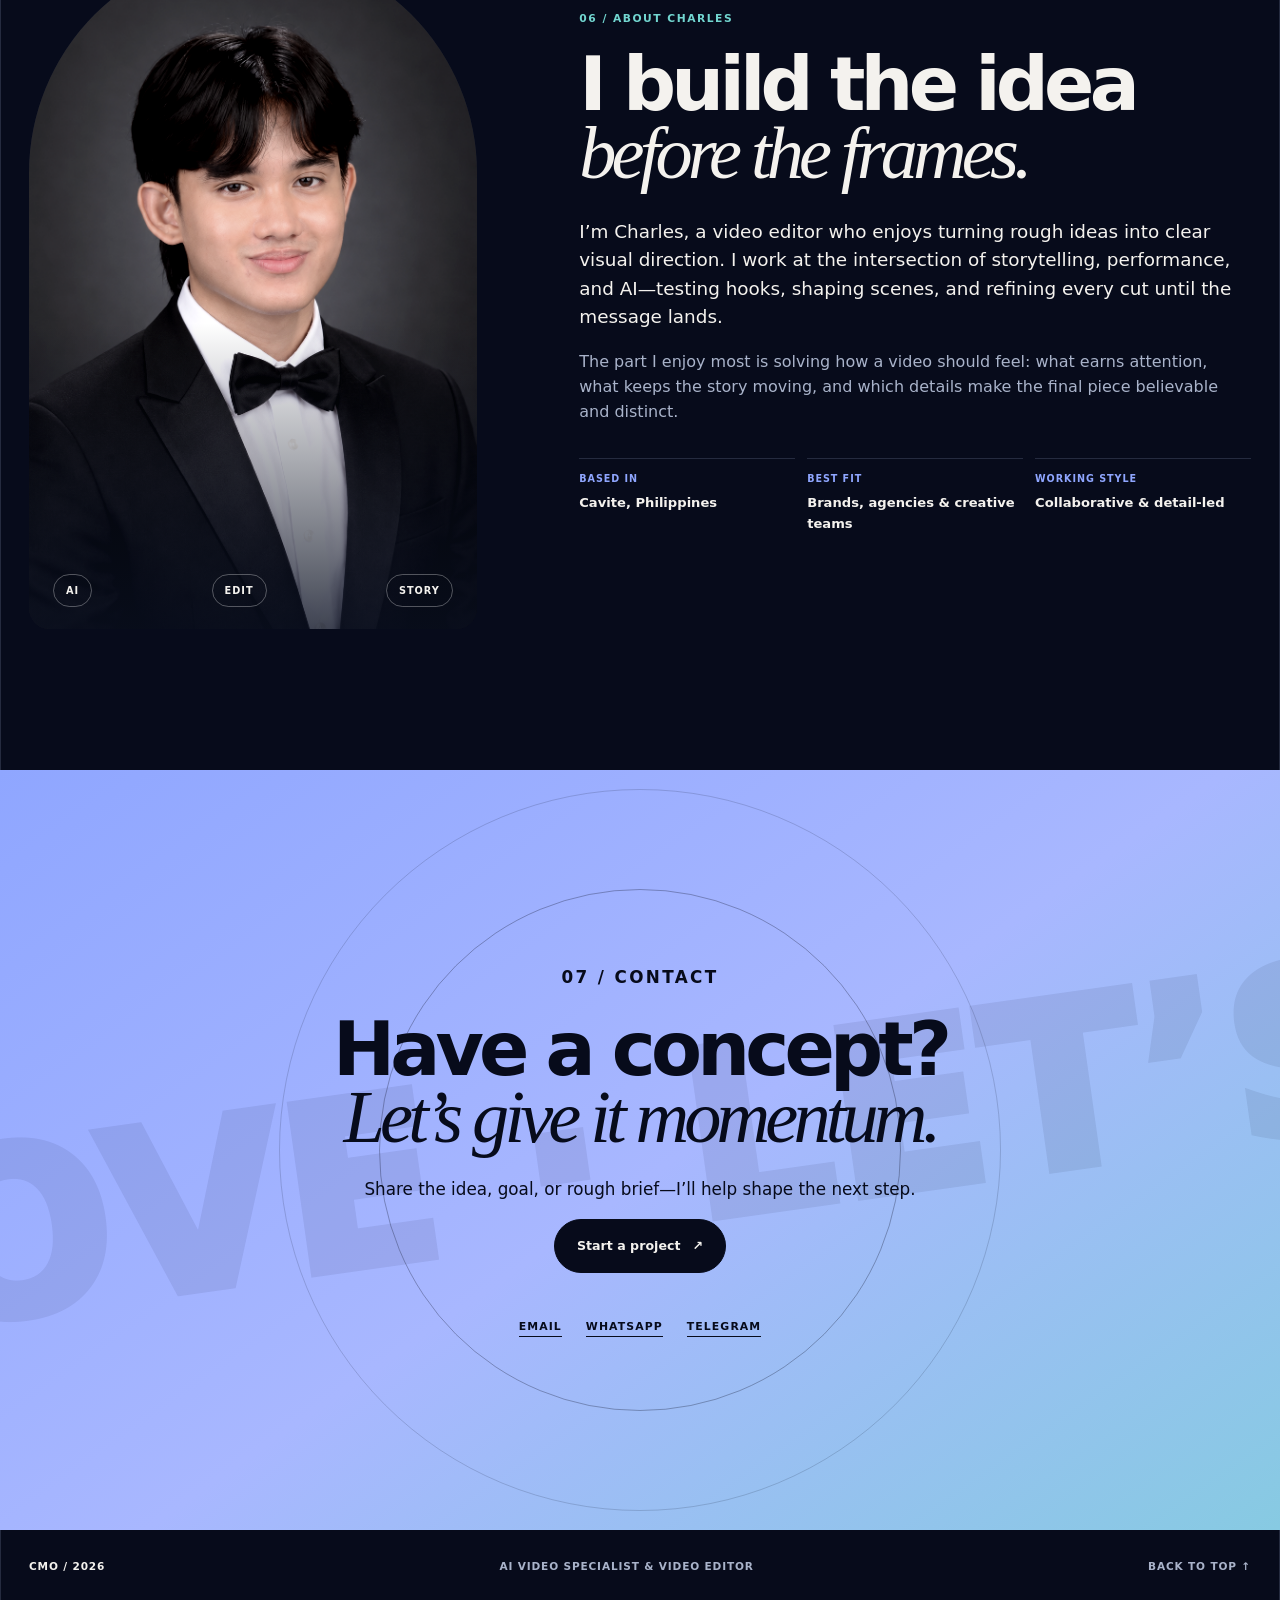
==== commit 1cce58c6: "Restyle Specializations with AI grid theme" ====
--- a/index.html
+++ b/index.html
@@ -7,7 +7,7 @@
   <meta name="theme-color" content="#070b1b">
   <title>Charles Matthew Oliva | AI Video Specialist &amp; Video Editor</title>
   <link rel="icon" type="image/svg+xml" href="data:image/svg+xml,%3Csvg xmlns='http://www.w3.org/2000/svg' viewBox='0 0 64 64'%3E%3Crect width='64' height='64' rx='16' fill='%23070b1b'/%3E%3Cpath d='M16 18h12v28H16zm17 0h15v9h-6v19h-9z' fill='%238fa6ff'/%3E%3C/svg%3E">
-  <link rel="stylesheet" href="styles.css?v=20261111-3">
+  <link rel="stylesheet" href="styles.css?v=20261111-4">
 </head>
 <body>
   <a class="skip-link" href="#main">Skip to content</a>
--- a/styles.css
+++ b/styles.css
@@ -143,17 +143,20 @@
 .work-card-copy p { margin-bottom: 5px; color: var(--sky); font-size: .58rem; font-weight: 850; letter-spacing: .1em; text-transform: uppercase; }
 .work-card-copy h3 { margin: 0; font-size: 1rem; line-height: 1.2; }
 
-.specializations { padding: clamp(90px, 11vw, 150px) max(28px, calc((100vw - var(--max)) / 2 + 28px)); background: var(--paper); color: var(--ink); }
-.specializations .section-label { color: var(--coral); }
-.specializations .section-summary { color: #5e6470; }
-.specialization-list { border-top: 1px solid var(--dark-line); }
-.specialization-list article { display: grid; grid-template-columns: 70px 1fr 48px; gap: 28px; align-items: center; min-height: 148px; border-bottom: 1px solid var(--dark-line); transition: padding .25s ease, background .25s ease; }
-.specialization-list article:hover { padding-inline: 20px; background: var(--coral); }
-.specialization-list article > span { font-size: .7rem; font-weight: 900; }
-.specialization-list h3 { margin: 0 0 7px; font-size: clamp(1.4rem, 3vw, 2.7rem); letter-spacing: -.04em; }
-.specialization-list p { max-width: 680px; margin: 0; color: #5e6470; }
-.specialization-list article:hover p { color: rgba(10,16,33,.74); }
-.specialization-list b { font-size: 1.6rem; font-weight: 400; }
+.specializations { position: relative; overflow: hidden; padding: clamp(90px, 11vw, 150px) max(28px, calc((100vw - var(--max)) / 2 + 28px)); border-block: 1px solid var(--line); background-color: #080d20; background-image: radial-gradient(circle at 83% 20%, rgba(143,166,255,.22), transparent 34%), linear-gradient(rgba(143,166,255,.075) 1px, transparent 1px), linear-gradient(90deg, rgba(143,166,255,.075) 1px, transparent 1px); background-size: auto, 72px 72px, 72px 72px; color: var(--paper); isolation: isolate; }
+.specializations::before { content: ""; position: absolute; z-index: -1; width: 620px; height: 620px; right: -170px; bottom: -330px; border-radius: 50%; background: radial-gradient(circle, rgba(114,214,208,.15), transparent 66%); pointer-events: none; }
+.specializations .section-header, .specialization-list { position: relative; z-index: 1; }
+.specializations .section-label { color: var(--sky); }
+.specializations .section-header h2 em { color: var(--coral); }
+.specializations .section-summary { color: #b8c1d4; }
+.specialization-list { border-top: 1px solid var(--line); }
+.specialization-list article { display: grid; grid-template-columns: 70px 1fr 48px; gap: 28px; align-items: center; min-height: 148px; padding-inline: 0; border-bottom: 1px solid var(--line); background: rgba(7,11,27,.18); transition: padding .25s ease, background .25s ease, box-shadow .25s ease; }
+.specialization-list article:hover { padding-inline: 20px; background: linear-gradient(90deg, rgba(143,166,255,.17), rgba(114,214,208,.07)); box-shadow: inset 3px 0 0 var(--coral); }
+.specialization-list article > span { color: var(--coral); font-size: .7rem; font-weight: 900; }
+.specialization-list h3 { margin: 0 0 7px; color: var(--paper); font-size: clamp(1.4rem, 3vw, 2.7rem); letter-spacing: -.04em; }
+.specialization-list p { max-width: 680px; margin: 0; color: var(--muted); }
+.specialization-list article:hover p { color: var(--paper-2); }
+.specialization-list b { color: var(--sky); font-size: 1.6rem; font-weight: 400; }
 
 .tool-stack { position: relative; border-inline: 1px solid var(--line); background-image: linear-gradient(rgba(143,166,255,.045) 1px, transparent 1px), linear-gradient(90deg, rgba(143,166,255,.045) 1px, transparent 1px); background-size: 54px 54px; }
 .tool-stack::before { content: "+"; position: absolute; right: 28px; top: 28px; color: var(--sky); font-weight: 900; }
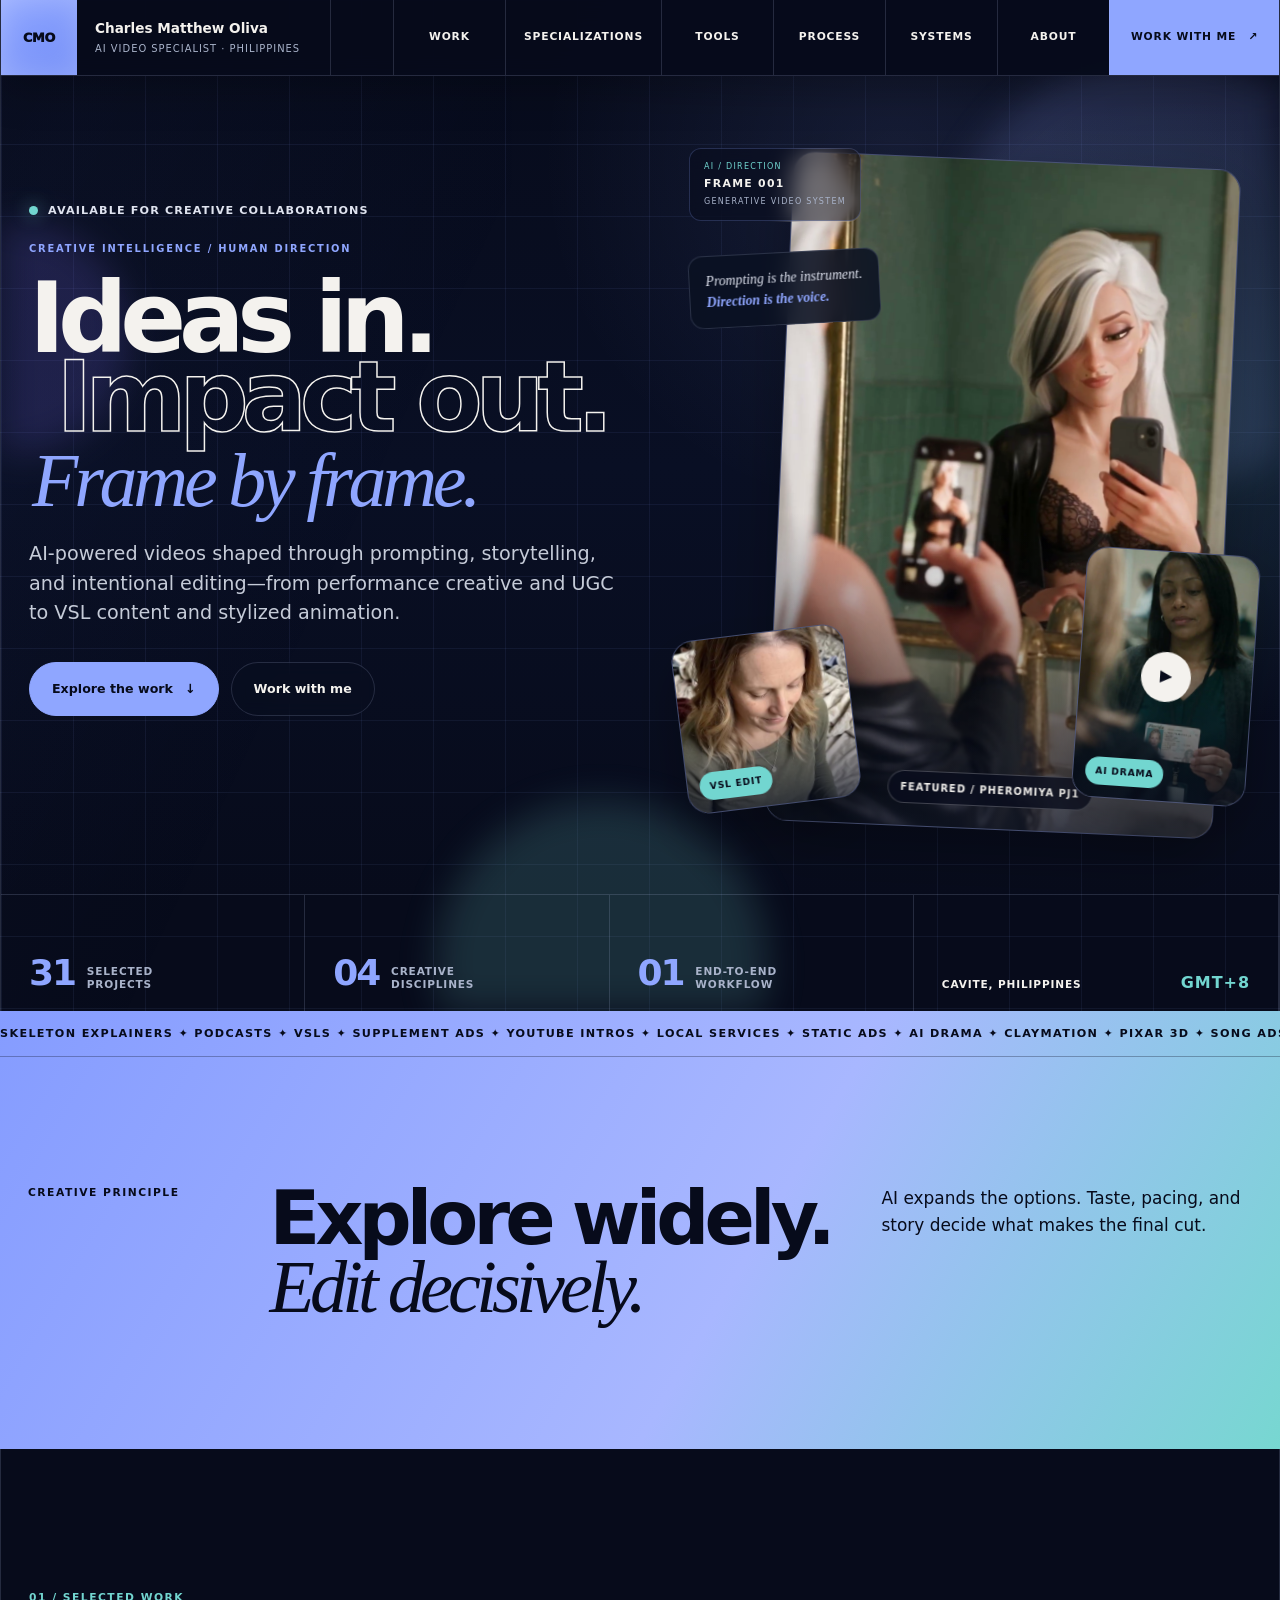
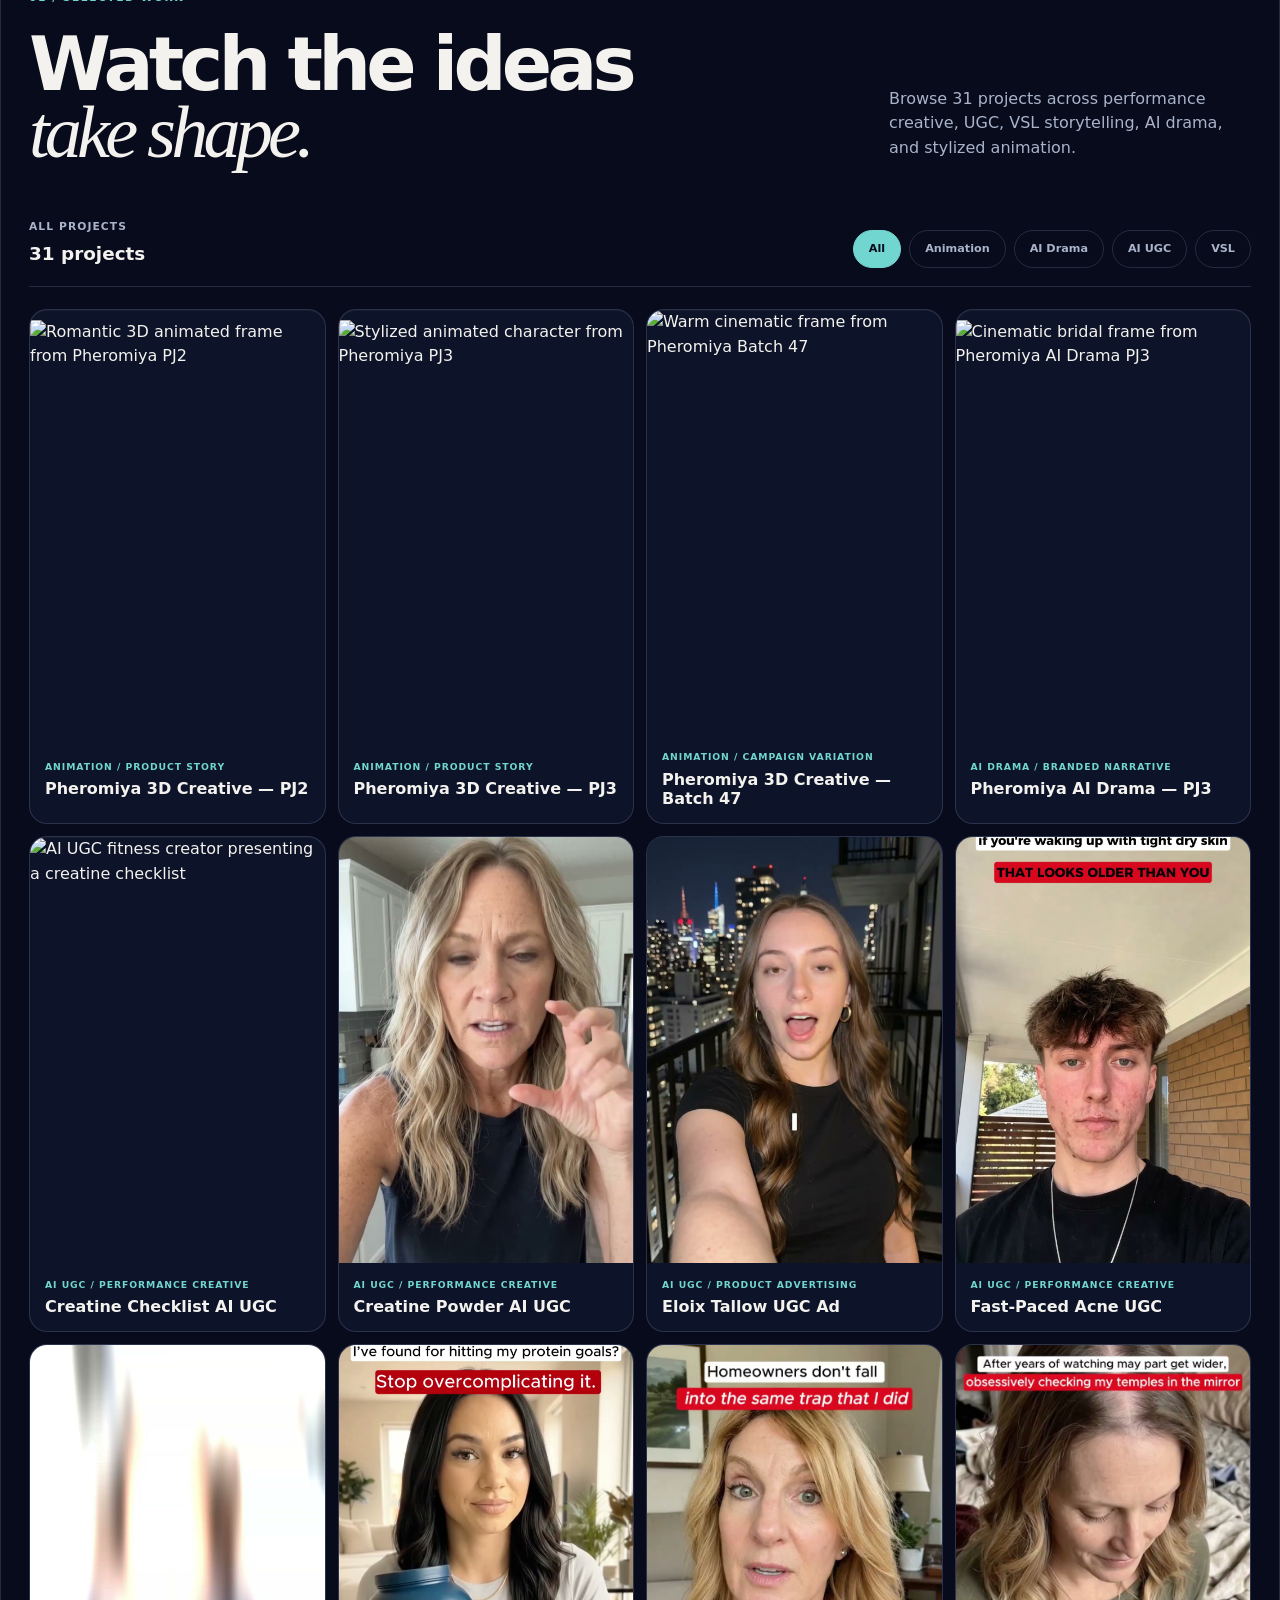
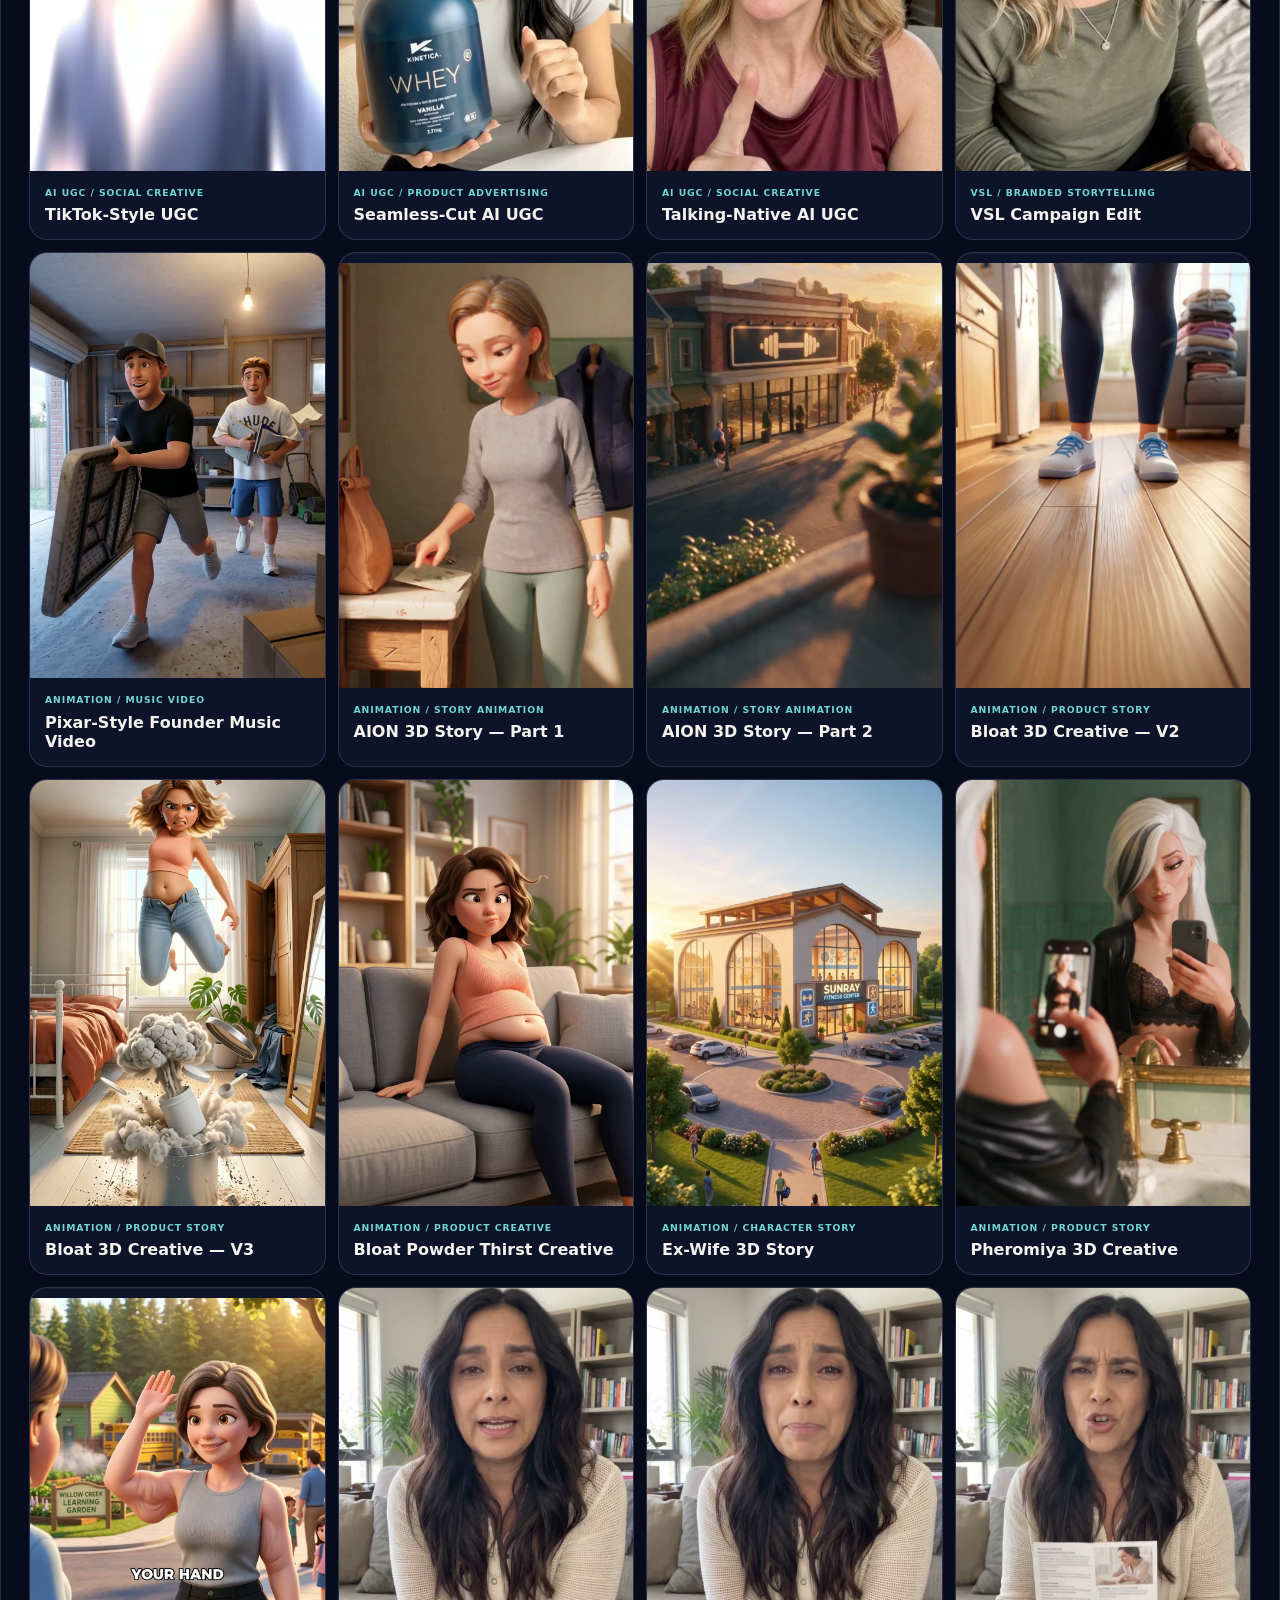
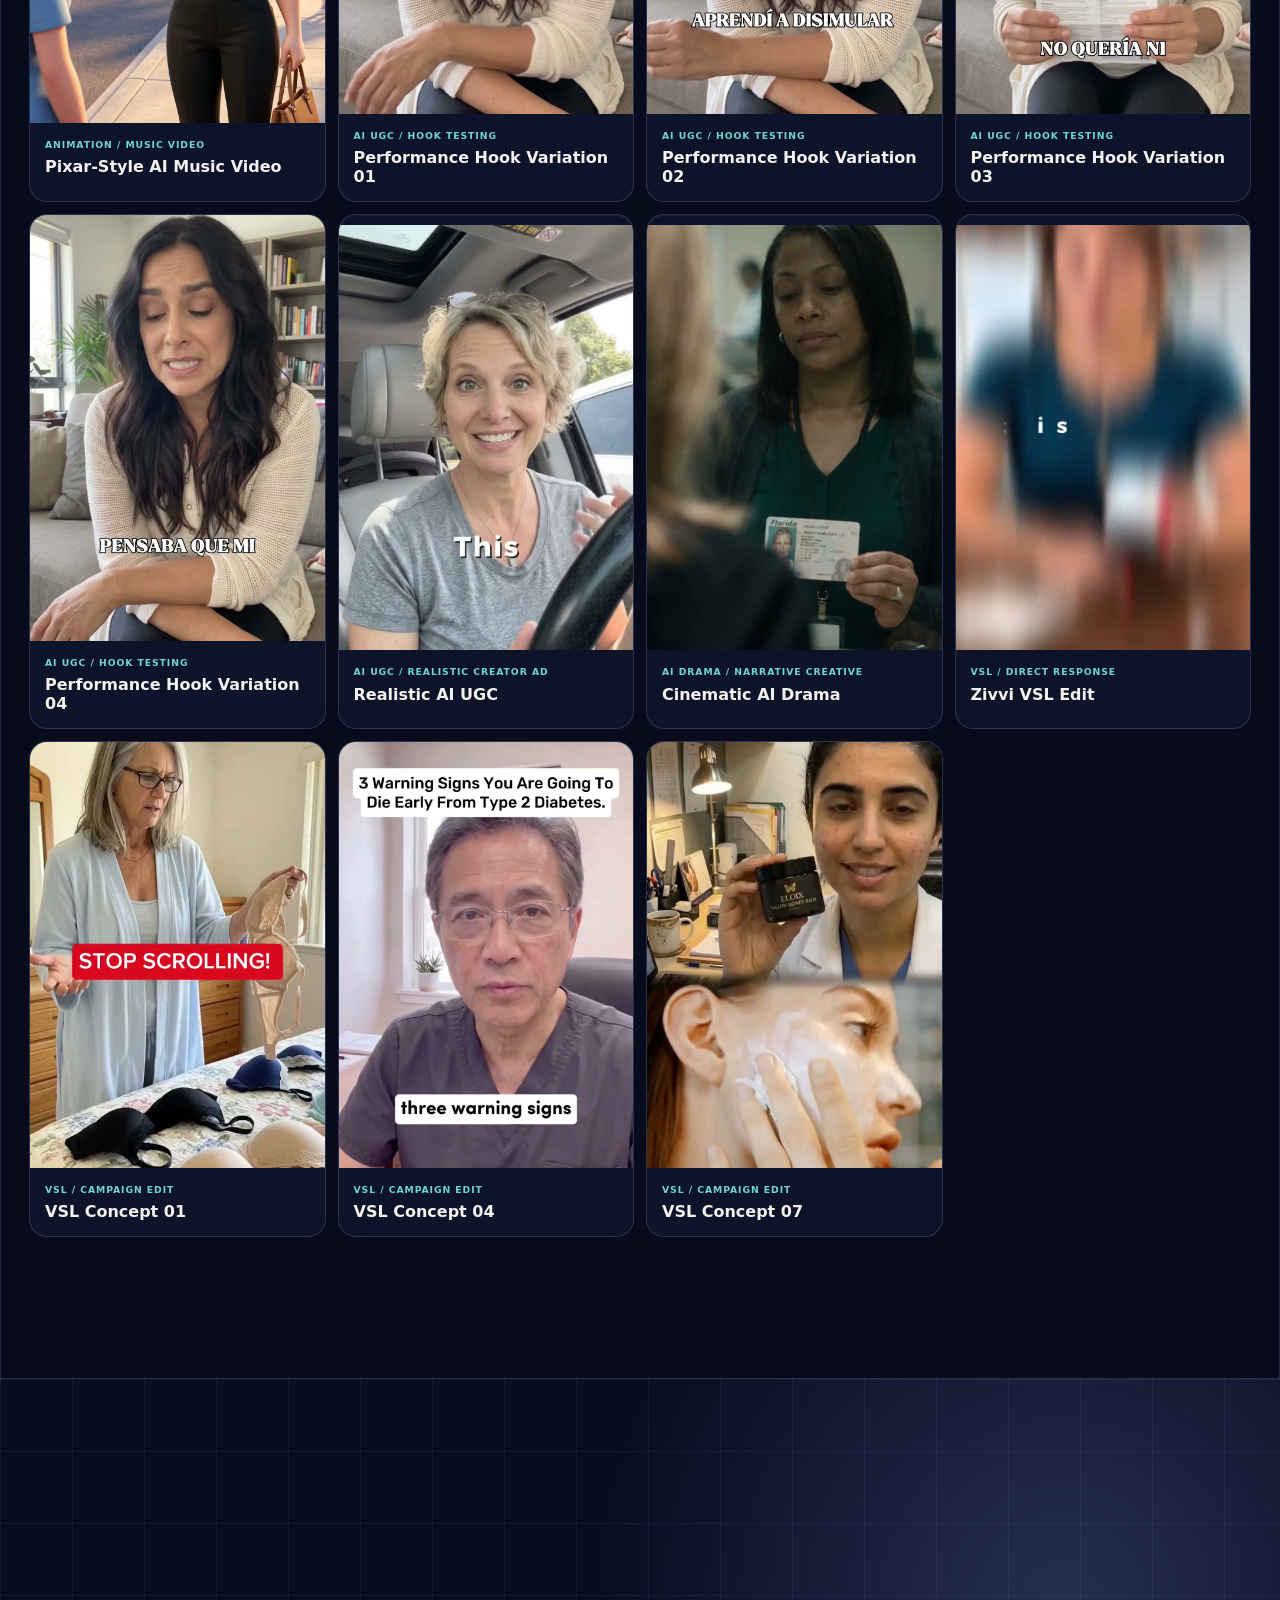
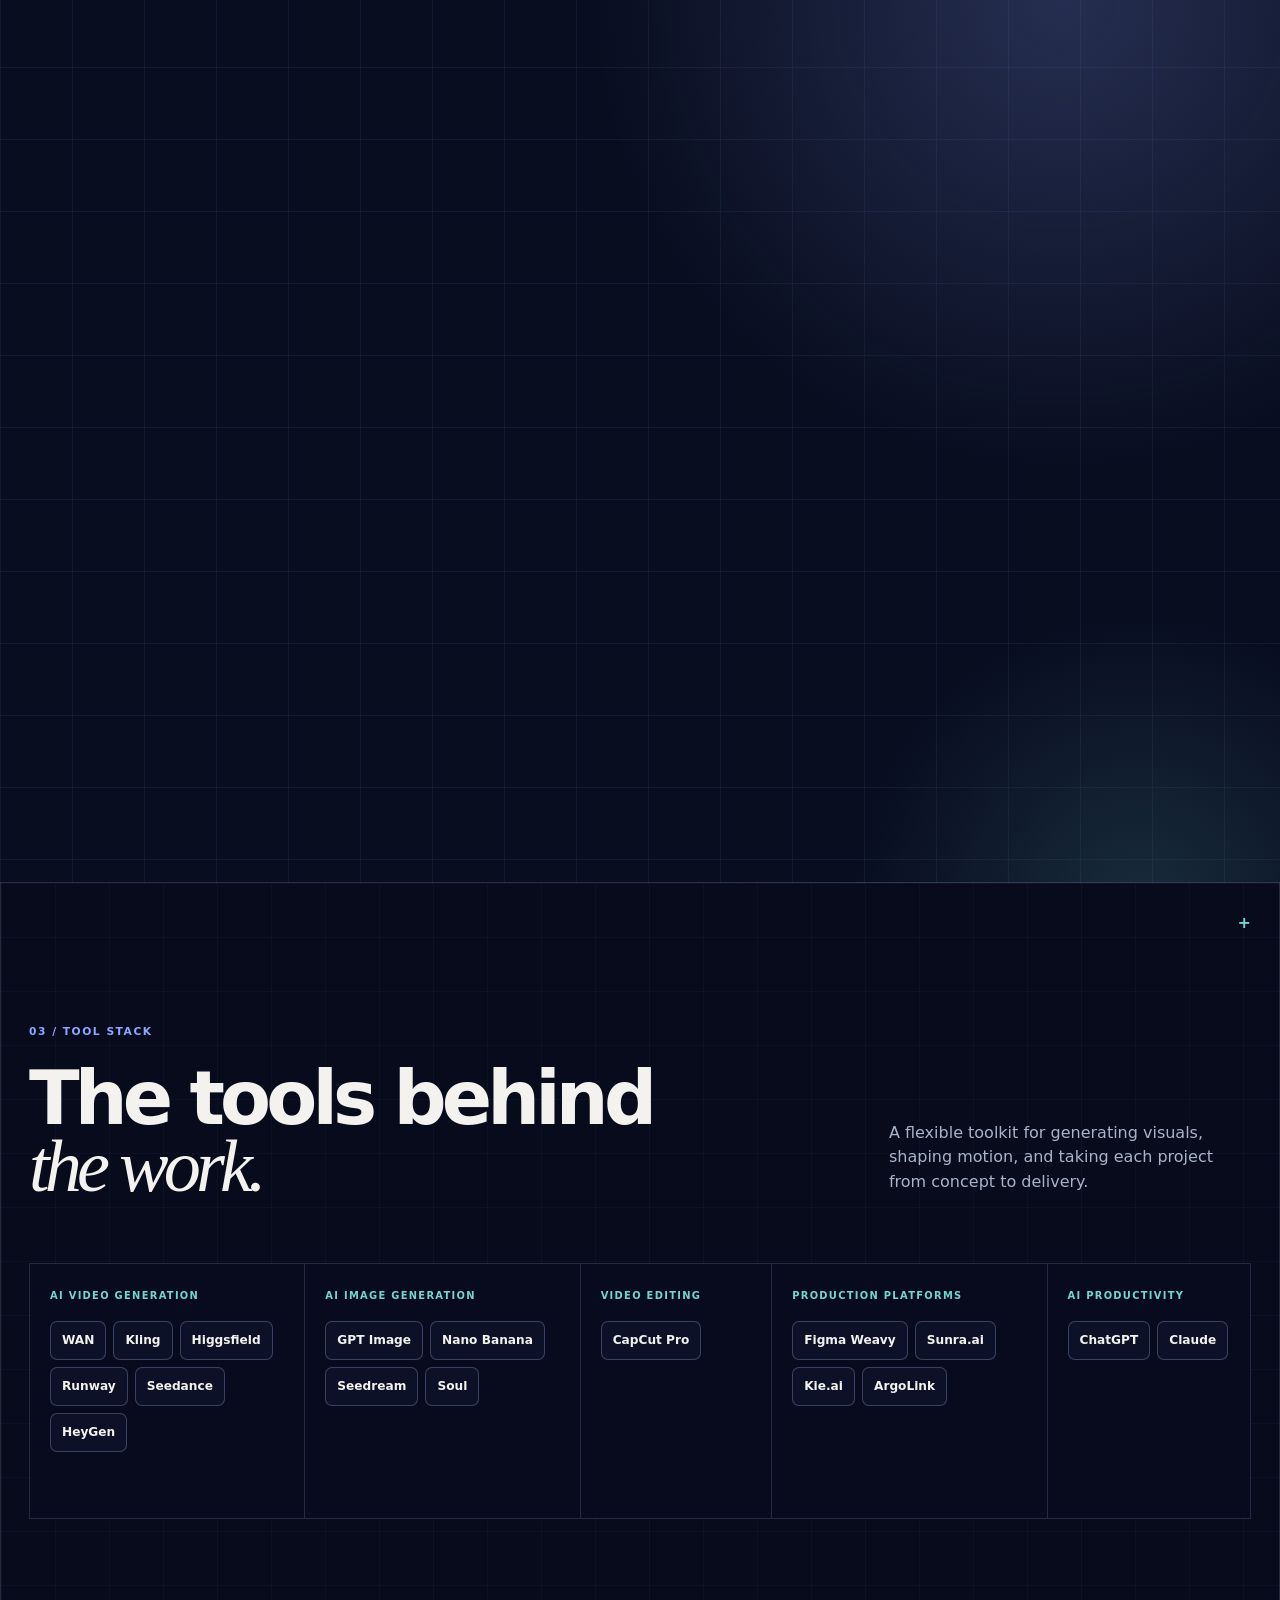
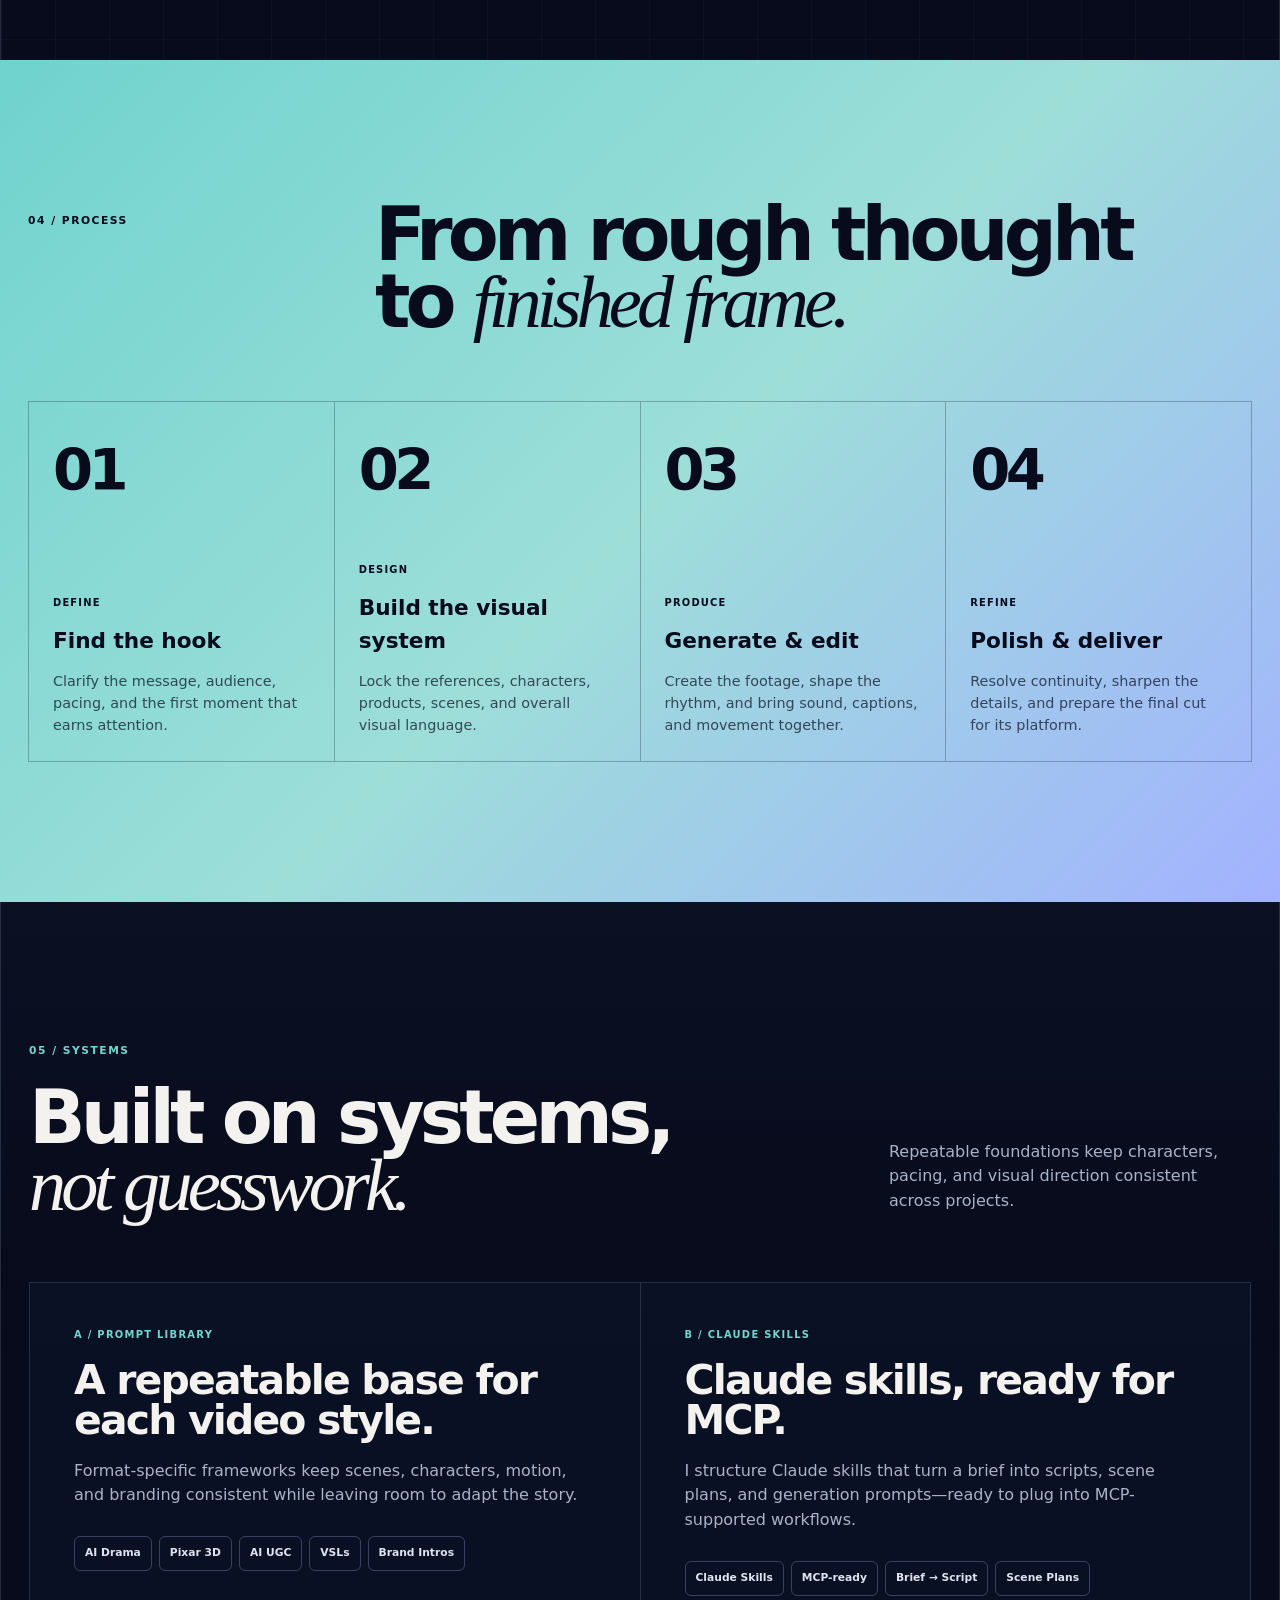
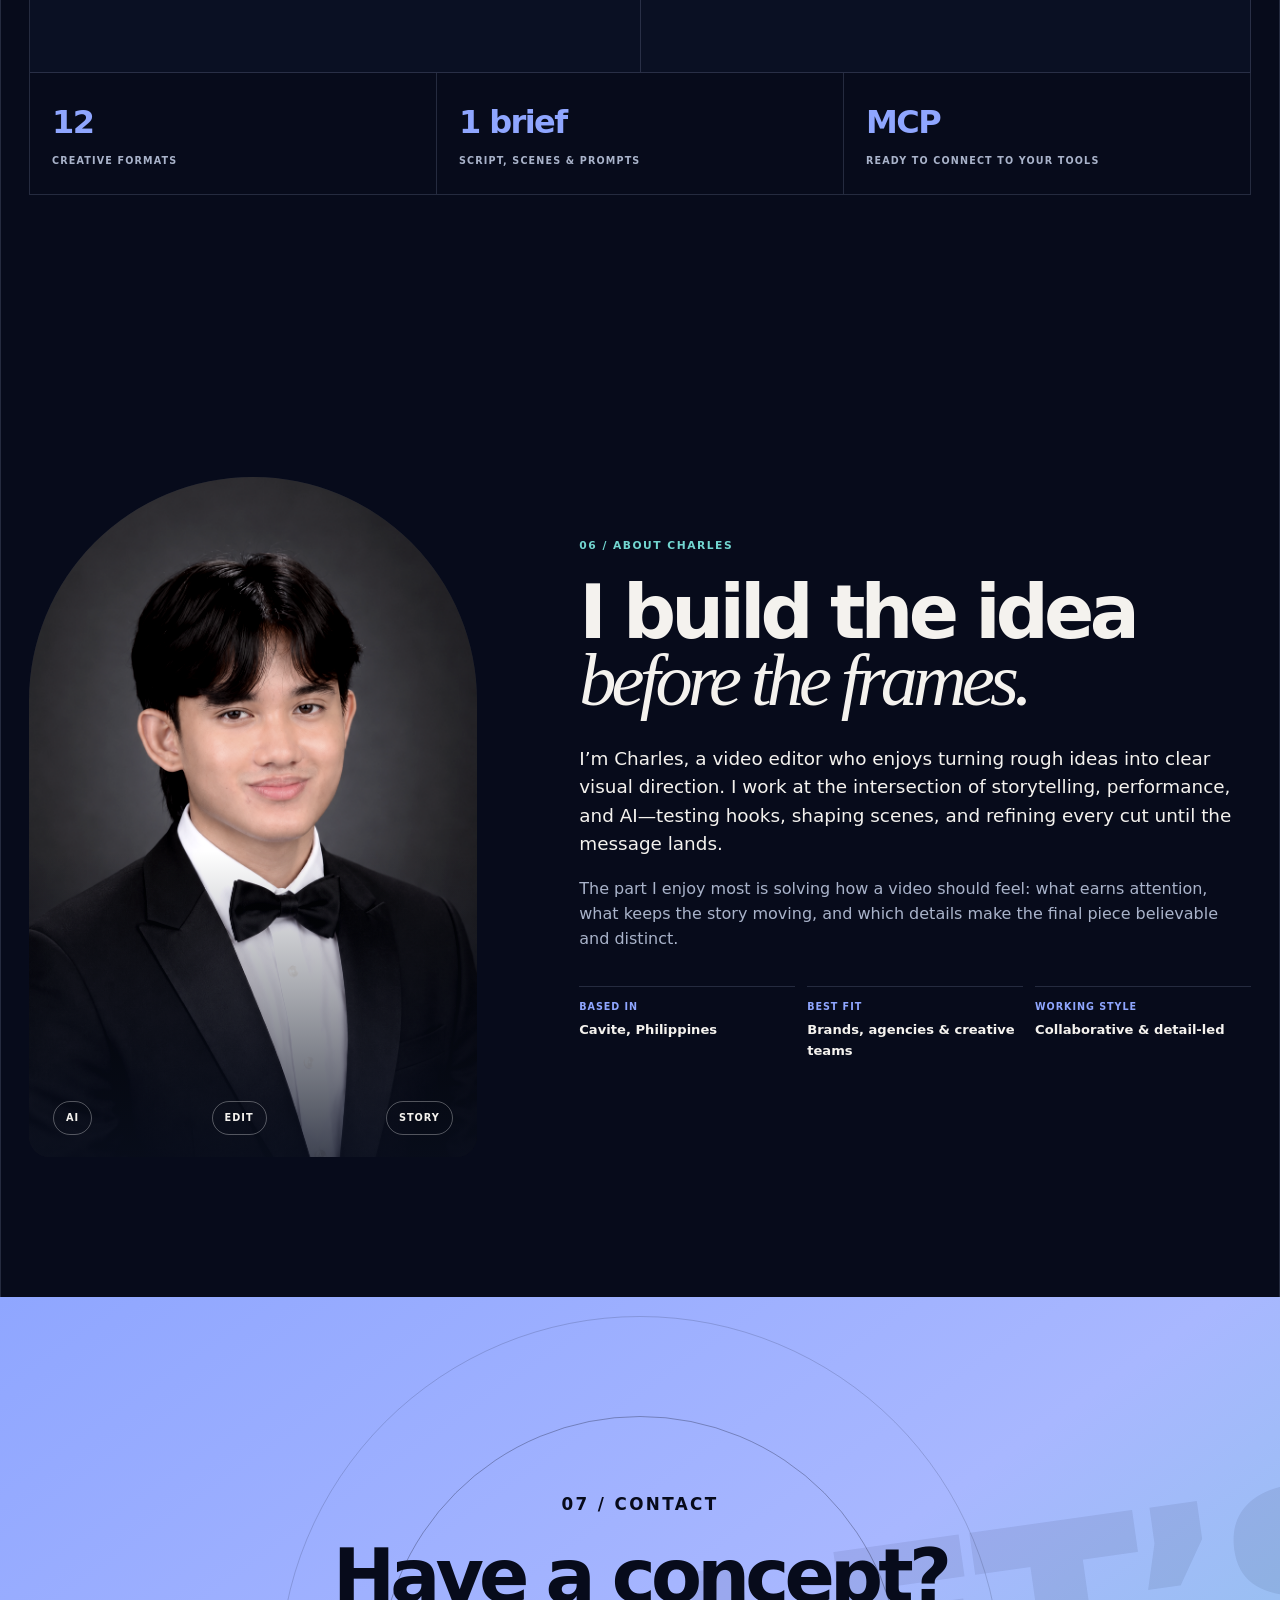
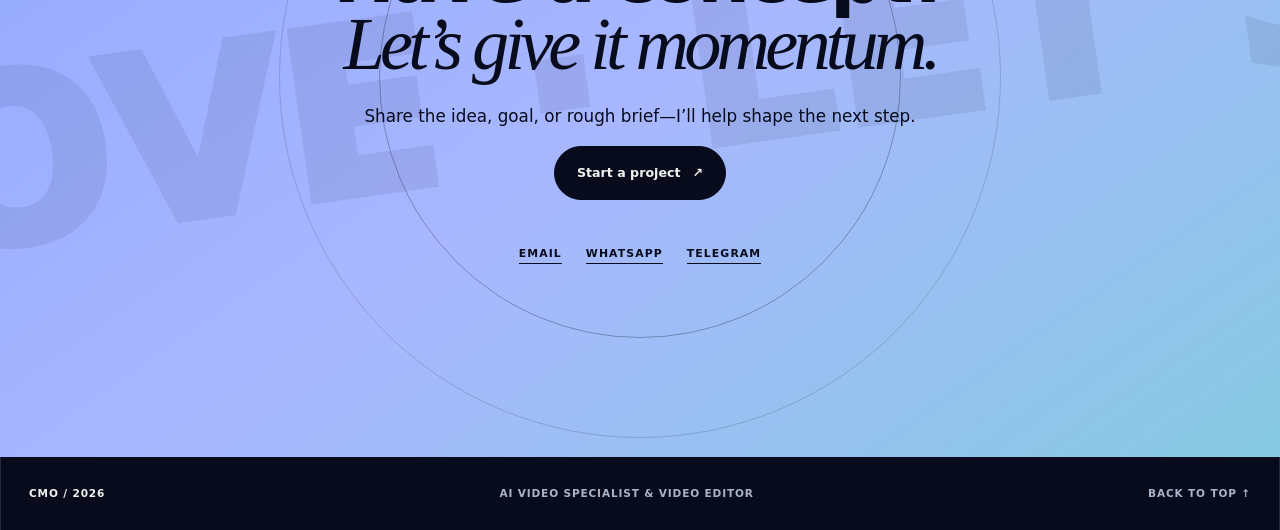
==== commit d32ac757: "Add new Pixar, AI Drama, and UGC projects" ====
--- a/index.html
+++ b/index.html
@@ -52,8 +52,8 @@
     </section>
 
     <section class="work section" id="work" aria-labelledby="work-title">
-      <div class="section-header reveal"><div><p class="section-label">01 / Selected work</p><h2 id="work-title">Watch the ideas<br><em>take shape.</em></h2></div><p class="section-summary">Browse 27 projects across performance creative, UGC, VSL storytelling, AI drama, and stylized animation.</p></div>
-      <div class="archive-header reveal"><div><span>All projects</span><strong id="project-count">27 projects</strong></div><div class="filters" id="filters" aria-label="Filter portfolio projects"></div></div>
+      <div class="section-header reveal"><div><p class="section-label">01 / Selected work</p><h2 id="work-title">Watch the ideas<br><em>take shape.</em></h2></div><p class="section-summary">Browse 31 projects across performance creative, UGC, VSL storytelling, AI drama, and stylized animation.</p></div>
+      <div class="archive-header reveal"><div><span>All projects</span><strong id="project-count">31 projects</strong></div><div class="filters" id="filters" aria-label="Filter portfolio projects"></div></div>
       <div class="work-grid" id="work-grid" aria-live="polite"></div>
     </section>
 
@@ -124,6 +124,6 @@
 
   <dialog class="modal contact-modal" id="contact-modal" aria-labelledby="contact-modal-title"><div class="modal-shell contact-shell"><button class="modal-close" type="button" data-close-modal aria-label="Close contact form">×</button><p class="section-label">Start a conversation</p><h2 id="contact-modal-title">Tell me what you’re building.</h2><form action="https://formsubmit.co/matthewoliva29@gmail.com" method="POST" id="contact-form"><input type="hidden" name="_subject" value="New portfolio inquiry"><input type="hidden" name="_template" value="table"><input type="hidden" name="_captcha" value="false"><input type="hidden" name="_next" id="form-next" value=""><div class="form-grid"><label><span>Name</span><input type="text" name="name" autocomplete="name" required></label><label><span>Email</span><input type="email" name="email" autocomplete="email" required></label></div><div class="form-grid"><label><span>Company / Brand</span><input type="text" name="company" autocomplete="organization"></label><label><span>Project type</span><select name="project_type" required><option value="" selected disabled>Select one</option><option>AI UGC / Performance Ad</option><option>VSL / Branded Story</option><option>Stylized Animation</option><option>Creative Production</option><option>Other</option></select></label></div><label><span>Message</span><textarea name="message" rows="5" required placeholder="A short brief, timeline, and what you need..."></textarea></label><button class="button button-coral" type="submit">Send project details <span>↗</span></button><p class="form-note">The first submission may trigger a one-time FormSubmit activation email.</p></form></div></dialog>
 
-  <script src="portfolio-data.js?v=20261111-3"></script><script src="script.js?v=20261111-3"></script>
+  <script src="portfolio-data.js?v=20261117-2"></script><script src="script.js?v=20261111-3"></script>
 </body>
 </html>
